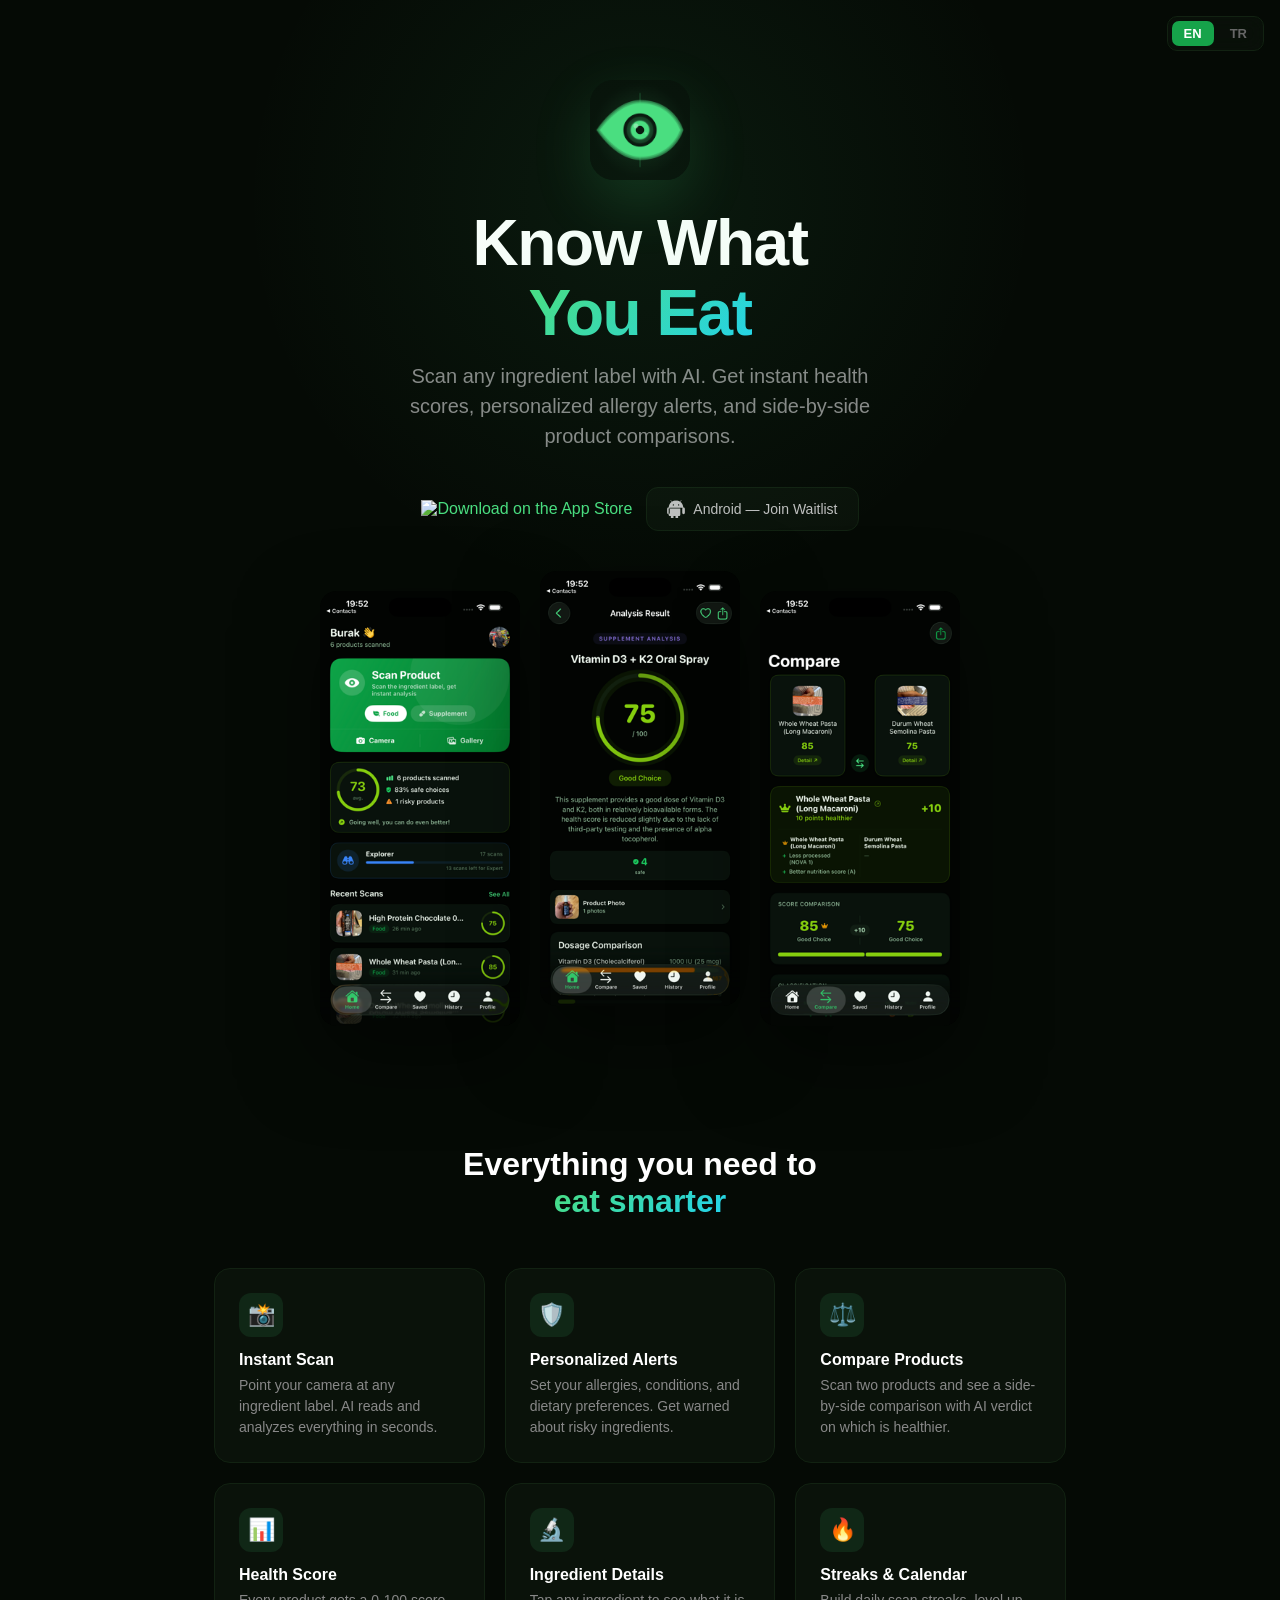
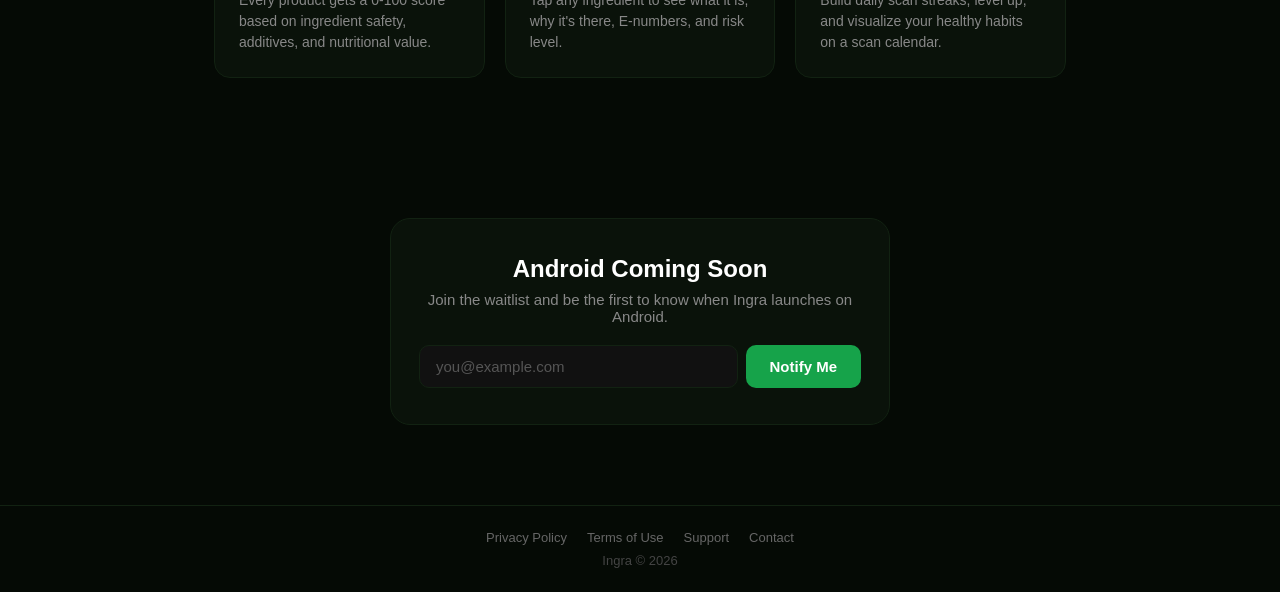
==== index.html @ b5b06774 "Connect Android waitlist form to Formspree Co-Authored-By: Claude Opus 4.6 (1M context) <noreply@ant" ====
<!DOCTYPE html>
<html lang="en">
<head>
<meta charset="UTF-8">
<meta name="viewport" content="width=device-width, initial-scale=1.0">
<title>Ingra — AI-Powered Ingredient Scanner</title>
<meta name="description" content="Scan any ingredient label with AI. Get instant health scores, personalized allergy alerts, and product comparisons.">
<meta name="apple-itunes-app" content="app-id=6760588507">
<meta property="og:title" content="Ingra — Know What You Eat">
<meta property="og:description" content="AI-powered ingredient scanner. Instant health scores, allergy alerts, product comparison.">
<meta property="og:image" content="https://buraka.github.io/ingra-app/icon.png">
<meta property="og:url" content="https://buraka.github.io/ingra-app/">
<meta name="twitter:card" content="summary_large_image">
<link rel="icon" type="image/png" href="icon.png">
<style>
*{margin:0;padding:0;box-sizing:border-box}
:root{--green:#4ADE80;--green-dim:#16A34A;--bg:#050a05;--card:#0a120a;--border:#122212;--text:#c0c0c0;--white:#fff}
body{font-family:-apple-system,BlinkMacSystemFont,'Segoe UI',Roboto,sans-serif;background:var(--bg);color:var(--text);-webkit-font-smoothing:antialiased;overflow-x:hidden}
a{color:var(--green);text-decoration:none}

/* Lang switch */
.lang-switch{position:fixed;top:16px;right:16px;z-index:100;display:flex;gap:4px;background:#0a120aCC;backdrop-filter:blur(10px);padding:4px;border-radius:10px;border:1px solid var(--border)}
.lang-btn{background:none;border:none;color:#666;font-size:13px;font-weight:600;padding:5px 12px;border-radius:7px;cursor:pointer;transition:.2s}
.lang-btn.active{background:var(--green-dim);color:var(--white)}

/* Hero */
.hero{min-height:100vh;display:flex;flex-direction:column;align-items:center;justify-content:center;text-align:center;padding:80px 24px 40px;position:relative}
.hero::before{content:'';position:absolute;top:-200px;left:50%;transform:translateX(-50%);width:800px;height:800px;background:radial-gradient(circle,rgba(74,222,128,.08) 0%,transparent 70%);pointer-events:none}

.hero-icon{width:100px;height:100px;border-radius:24px;animation:float 3s ease-in-out infinite;box-shadow:0 20px 60px rgba(74,222,128,.15)}
@keyframes float{0%,100%{transform:translateY(0)}50%{transform:translateY(-12px)}}

.hero h1{font-size:clamp(36px,7vw,64px);font-weight:800;color:var(--white);margin:28px 0 12px;letter-spacing:-1.5px;line-height:1.1}
.hero h1 .g{background:linear-gradient(135deg,#4ADE80,#22D3EE);-webkit-background-clip:text;-webkit-text-fill-color:transparent;background-clip:text}
.hero .sub{font-size:clamp(16px,3vw,20px);color:#888;max-width:500px;margin:0 auto 36px;line-height:1.5}

/* Buttons */
.btn-row{display:flex;gap:14px;flex-wrap:wrap;justify-content:center;align-items:center}
.btn-appstore{display:inline-block;transition:transform .2s}
.btn-appstore:hover{transform:scale(1.05)}
.btn-appstore img{height:52px}
.btn-android{display:inline-flex;align-items:center;gap:8px;background:var(--card);border:1px solid var(--border);color:var(--text);font-size:14px;font-weight:500;padding:12px 20px;border-radius:12px;cursor:pointer;transition:.2s}
.btn-android:hover{border-color:var(--green);color:var(--green)}
.btn-android svg{width:18px;height:18px;fill:currentColor}

/* Phone mockup */
.phones{display:flex;gap:20px;justify-content:center;margin-top:60px;perspective:1000px}
.phone-img{width:clamp(140px,25vw,200px);border-radius:16px;box-shadow:0 30px 80px rgba(0,0,0,.5);animation:riseUp 1s ease-out both;opacity:0}
.phone-img:nth-child(1){animation-delay:.2s}
.phone-img:nth-child(2){animation-delay:.4s;transform:translateY(-20px)}
.phone-img:nth-child(3){animation-delay:.6s}
@keyframes riseUp{from{opacity:0;transform:translateY(60px)}to{opacity:1;transform:translateY(0)}}
.phone-img:nth-child(2){animation-name:riseUpCenter}
@keyframes riseUpCenter{from{opacity:0;transform:translateY(60px)}to{opacity:1;transform:translateY(-20px)}}

/* Features */
.features{padding:80px 24px;max-width:900px;margin:0 auto}
.features h2{text-align:center;font-size:32px;color:var(--white);margin-bottom:48px;font-weight:700}
.features h2 .g{background:linear-gradient(135deg,#4ADE80,#22D3EE);-webkit-background-clip:text;-webkit-text-fill-color:transparent;background-clip:text}
.feat-grid{display:grid;grid-template-columns:repeat(auto-fit,minmax(240px,1fr));gap:20px}
.feat{background:var(--card);border:1px solid var(--border);border-radius:16px;padding:24px;transition:transform .3s,border-color .3s}
.feat:hover{transform:translateY(-4px);border-color:var(--green-dim)}
.feat-icon{width:44px;height:44px;background:rgba(74,222,128,.1);border-radius:12px;display:flex;align-items:center;justify-content:center;margin-bottom:14px;font-size:22px}
.feat h3{color:var(--white);font-size:16px;font-weight:600;margin-bottom:6px}
.feat p{font-size:14px;color:#888;line-height:1.5}

/* Android waitlist */
.waitlist{padding:60px 24px 80px;text-align:center}
.waitlist-box{max-width:500px;margin:0 auto;background:var(--card);border:1px solid var(--border);border-radius:20px;padding:36px 28px}
.waitlist-box h2{color:var(--white);font-size:24px;margin-bottom:8px}
.waitlist-box p{color:#888;font-size:15px;margin-bottom:20px}
.waitlist-form{display:flex;gap:8px}
.waitlist-form input{flex:1;background:#111;border:1px solid var(--border);color:var(--white);padding:12px 16px;border-radius:10px;font-size:15px;outline:none;transition:border .2s}
.waitlist-form input:focus{border-color:var(--green)}
.waitlist-form input::placeholder{color:#555}
.waitlist-form button{background:var(--green-dim);color:var(--white);border:none;padding:12px 24px;border-radius:10px;font-size:15px;font-weight:600;cursor:pointer;transition:.2s;white-space:nowrap}
.waitlist-form button:hover{background:var(--green)}
.waitlist-success{display:none;color:var(--green);font-size:15px;margin-top:12px}

/* Footer */
.footer{text-align:center;padding:24px;border-top:1px solid var(--border);color:#444;font-size:13px}
.footer-links{display:flex;justify-content:center;gap:20px;margin-bottom:8px;flex-wrap:wrap}
.footer-links a{color:#666;font-size:13px;transition:color .2s}
.footer-links a:hover{color:var(--green)}

/* Scroll animations */
.fade-in{opacity:0;transform:translateY(30px);transition:opacity .6s,transform .6s}
.fade-in.visible{opacity:1;transform:translateY(0)}

[data-lang]{display:none}
[data-lang].show{display:block}
.inline-lang{display:none}
.inline-lang.show{display:inline}
.flex-lang{display:none}
.flex-lang.show{display:flex}

@media(max-width:600px){
  .phones{gap:10px}
  .waitlist-form{flex-direction:column}
  .waitlist-form button{width:100%}
}
</style>
</head>
<body>

<div class="lang-switch">
<button class="lang-btn active" onclick="setLang('en')">EN</button>
<button class="lang-btn" onclick="setLang('tr')">TR</button>
</div>

<!-- HERO -->
<section class="hero">
  <img src="icon.png" alt="Ingra" class="hero-icon" width="100" height="100">

  <div data-lang="en" class="show">
    <h1>Know What<br><span class="g">You Eat</span></h1>
    <p class="sub">Scan any ingredient label with AI. Get instant health scores, personalized allergy alerts, and side-by-side product comparisons.</p>
  </div>
  <div data-lang="tr">
    <h1>Ne Yediginizi<br><span class="g">Bilin</span></h1>
    <p class="sub">Herhangi bir icerik etiketini AI ile tarayin. Aninda saglik skoru, kisisel alerji uyarilari ve yan yana urun karsilastirmasi.</p>
  </div>

  <div class="btn-row">
    <a href="https://apps.apple.com/app/ingra-ingredient-scanner/id6760588507" class="btn-appstore" target="_blank">
      <img src="https://developer.apple.com/assets/elements/badges/download-on-the-app-store.svg" alt="Download on the App Store">
    </a>
    <a href="#waitlist" class="btn-android">
      <svg viewBox="0 0 24 24"><path d="M17.523 2.273l1.74-1.418a.29.29 0 00-.186-.513.287.287 0 00-.18.063l-1.872 1.525A8.862 8.862 0 0012 .858a8.862 8.862 0 00-5.025 1.072L5.103.405a.29.29 0 00-.407.05.29.29 0 00.041.4l1.74 1.418C3.905 3.88 2.247 6.893 2.247 10.327h19.506c0-3.434-1.658-6.447-4.23-8.054zM8.49 7.393a.89.89 0 110-1.78.89.89 0 010 1.78zm7.02 0a.89.89 0 110-1.78.89.89 0 010 1.78zM2.247 11.327v8.25c0 .966.784 1.75 1.75 1.75h1.167v2.923a1.75 1.75 0 103.5 0V21.327h2.672v2.923a1.75 1.75 0 103.5 0V21.327h1.167c.966 0 1.75-.784 1.75-1.75v-8.25H2.247zm-2.08.583a1.75 1.75 0 113.5 0v5.25a1.75 1.75 0 11-3.5 0v-5.25zm20.166 0a1.75 1.75 0 113.5 0v5.25a1.75 1.75 0 11-3.5 0v-5.25z"/></svg>
      <span class="inline-lang show" data-lang="en">Android — Join Waitlist</span>
      <span class="inline-lang" data-lang="tr">Android — Bekleme Listesi</span>
    </a>
  </div>

  <div class="phones">
    <img src="ss-1.png" alt="Ingra Home" class="phone-img">
    <img src="ss-2.png" alt="Ingra Analysis" class="phone-img">
    <img src="ss-3.png" alt="Ingra Compare" class="phone-img">
  </div>
</section>

<!-- FEATURES -->
<section class="features fade-in">
  <div data-lang="en" class="show">
    <h2>Everything you need to<br><span class="g">eat smarter</span></h2>
  </div>
  <div data-lang="tr">
    <h2>Daha akilli beslenme icin<br><span class="g">ihtiyacin olan her sey</span></h2>
  </div>

  <div class="feat-grid">
    <div class="feat fade-in">
      <div class="feat-icon">📸</div>
      <div data-lang="en" class="show">
        <h3>Instant Scan</h3>
        <p>Point your camera at any ingredient label. AI reads and analyzes everything in seconds.</p>
      </div>
      <div data-lang="tr">
        <h3>Aninda Tarama</h3>
        <p>Kameranizi herhangi bir icerik etiketine tutun. AI saniyeler icinde her seyi okur ve analiz eder.</p>
      </div>
    </div>

    <div class="feat fade-in">
      <div class="feat-icon">🛡️</div>
      <div data-lang="en" class="show">
        <h3>Personalized Alerts</h3>
        <p>Set your allergies, conditions, and dietary preferences. Get warned about risky ingredients.</p>
      </div>
      <div data-lang="tr">
        <h3>Kisisel Uyarilar</h3>
        <p>Alerjilerinizi, saglik durumunuzu ve diyet tercihlerinizi belirleyin. Riskli icerikler icin uyari alin.</p>
      </div>
    </div>

    <div class="feat fade-in">
      <div class="feat-icon">⚖️</div>
      <div data-lang="en" class="show">
        <h3>Compare Products</h3>
        <p>Scan two products and see a side-by-side comparison with AI verdict on which is healthier.</p>
      </div>
      <div data-lang="tr">
        <h3>Urunleri Karsilastir</h3>
        <p>Iki urunu tarayin ve hangisinin daha sagliklI olduguna dair AI yorumunu gorun.</p>
      </div>
    </div>

    <div class="feat fade-in">
      <div class="feat-icon">📊</div>
      <div data-lang="en" class="show">
        <h3>Health Score</h3>
        <p>Every product gets a 0-100 score based on ingredient safety, additives, and nutritional value.</p>
      </div>
      <div data-lang="tr">
        <h3>Saglik Skoru</h3>
        <p>Her urun, icerik guvenligi, katki maddeleri ve besin degerine gore 0-100 arasi puanlanir.</p>
      </div>
    </div>

    <div class="feat fade-in">
      <div class="feat-icon">🔬</div>
      <div data-lang="en" class="show">
        <h3>Ingredient Details</h3>
        <p>Tap any ingredient to see what it is, why it's there, E-numbers, and risk level.</p>
      </div>
      <div data-lang="tr">
        <h3>Icerik Detaylari</h3>
        <p>Herhangi bir icerege tiklayarak ne oldugunu, neden orada oldugunu, E-numarasini ve risk seviyesini gorun.</p>
      </div>
    </div>

    <div class="feat fade-in">
      <div class="feat-icon">🔥</div>
      <div data-lang="en" class="show">
        <h3>Streaks & Calendar</h3>
        <p>Build daily scan streaks, level up, and visualize your healthy habits on a scan calendar.</p>
      </div>
      <div data-lang="tr">
        <h3>Seriler & Takvim</h3>
        <p>Gunluk tarama serileri olusturun, seviye atlayin ve saglikli aliskanliklarinizi takvimde gorun.</p>
      </div>
    </div>
  </div>
</section>

<!-- ANDROID WAITLIST -->
<section class="waitlist fade-in" id="waitlist">
  <div class="waitlist-box">
    <div data-lang="en" class="show">
      <h2>Android Coming Soon</h2>
      <p>Join the waitlist and be the first to know when Ingra launches on Android.</p>
    </div>
    <div data-lang="tr">
      <h2>Android Yakinda</h2>
      <p>Bekleme listesine katilIn ve Ingra Android'e geldiginde ilk siz haberdar olun.</p>
    </div>
    <form class="waitlist-form" action="https://formspree.io/f/xdawypjw" method="POST" onsubmit="return handleSubmit(event)">
      <input type="email" name="email" placeholder="you@example.com" required>
      <input type="hidden" name="_subject" value="Ingra Android Waitlist">
      <button type="submit">
        <span class="inline-lang show" data-lang="en">Notify Me</span>
        <span class="inline-lang" data-lang="tr">Haber Ver</span>
      </button>
    </form>
    <div class="waitlist-success" id="waitlist-success">
      <span class="inline-lang show" data-lang="en">You're on the list! We'll notify you when Ingra launches on Android.</span>
      <span class="inline-lang" data-lang="tr">Listeye eklendi! Ingra Android'e geldiginde sizi bilgilendiririz.</span>
    </div>
  </div>
</section>

<!-- FOOTER -->
<footer class="footer">
  <div class="footer-links">
    <a href="privacy-policy.html">
      <span class="inline-lang show" data-lang="en">Privacy Policy</span>
      <span class="inline-lang" data-lang="tr">Gizlilik Politikasi</span>
    </a>
    <a href="terms-of-use.html">
      <span class="inline-lang show" data-lang="en">Terms of Use</span>
      <span class="inline-lang" data-lang="tr">Kullanim Sartlari</span>
    </a>
    <a href="support.html">
      <span class="inline-lang show" data-lang="en">Support</span>
      <span class="inline-lang" data-lang="tr">Destek</span>
    </a>
    <a href="mailto:ingra.app.contact@gmail.com">
      <span class="inline-lang show" data-lang="en">Contact</span>
      <span class="inline-lang" data-lang="tr">Iletisim</span>
    </a>
  </div>
  <span>Ingra &copy; 2026</span>
</footer>

<script>
// Language
function setLang(lang) {
  document.querySelectorAll('[data-lang]').forEach(el => {
    const isInline = el.classList.contains('inline-lang');
    const isFlex = el.classList.contains('flex-lang');
    el.classList.toggle('show', el.dataset.lang === lang);
  });
  document.querySelectorAll('.lang-btn').forEach(btn => {
    btn.classList.toggle('active', btn.textContent === lang.toUpperCase());
  });
  document.documentElement.lang = lang;
  localStorage.setItem('ingra-lang', lang);
}
const saved = localStorage.getItem('ingra-lang');
if (saved) setLang(saved);

// Scroll animations
const observer = new IntersectionObserver((entries) => {
  entries.forEach(e => { if (e.isIntersecting) e.target.classList.add('visible'); });
}, { threshold: 0.1 });
document.querySelectorAll('.fade-in').forEach(el => observer.observe(el));

// Waitlist form
function handleSubmit(e) {
  e.preventDefault();
  const form = e.target;
  fetch(form.action, { method:'POST', body: new FormData(form), headers:{'Accept':'application/json'} })
    .then(r => {
      if (r.ok) {
        form.style.display = 'none';
        document.getElementById('waitlist-success').style.display = 'block';
      }
    })
    .catch(() => {
      // Fallback: open email
      const email = form.querySelector('input[type=email]').value;
      window.location.href = 'mailto:ingra.app.contact@gmail.com?subject=Android%20Waitlist&body=Please%20notify%20me:%20' + email;
    });
  return false;
}
</script>
</body>
</html>
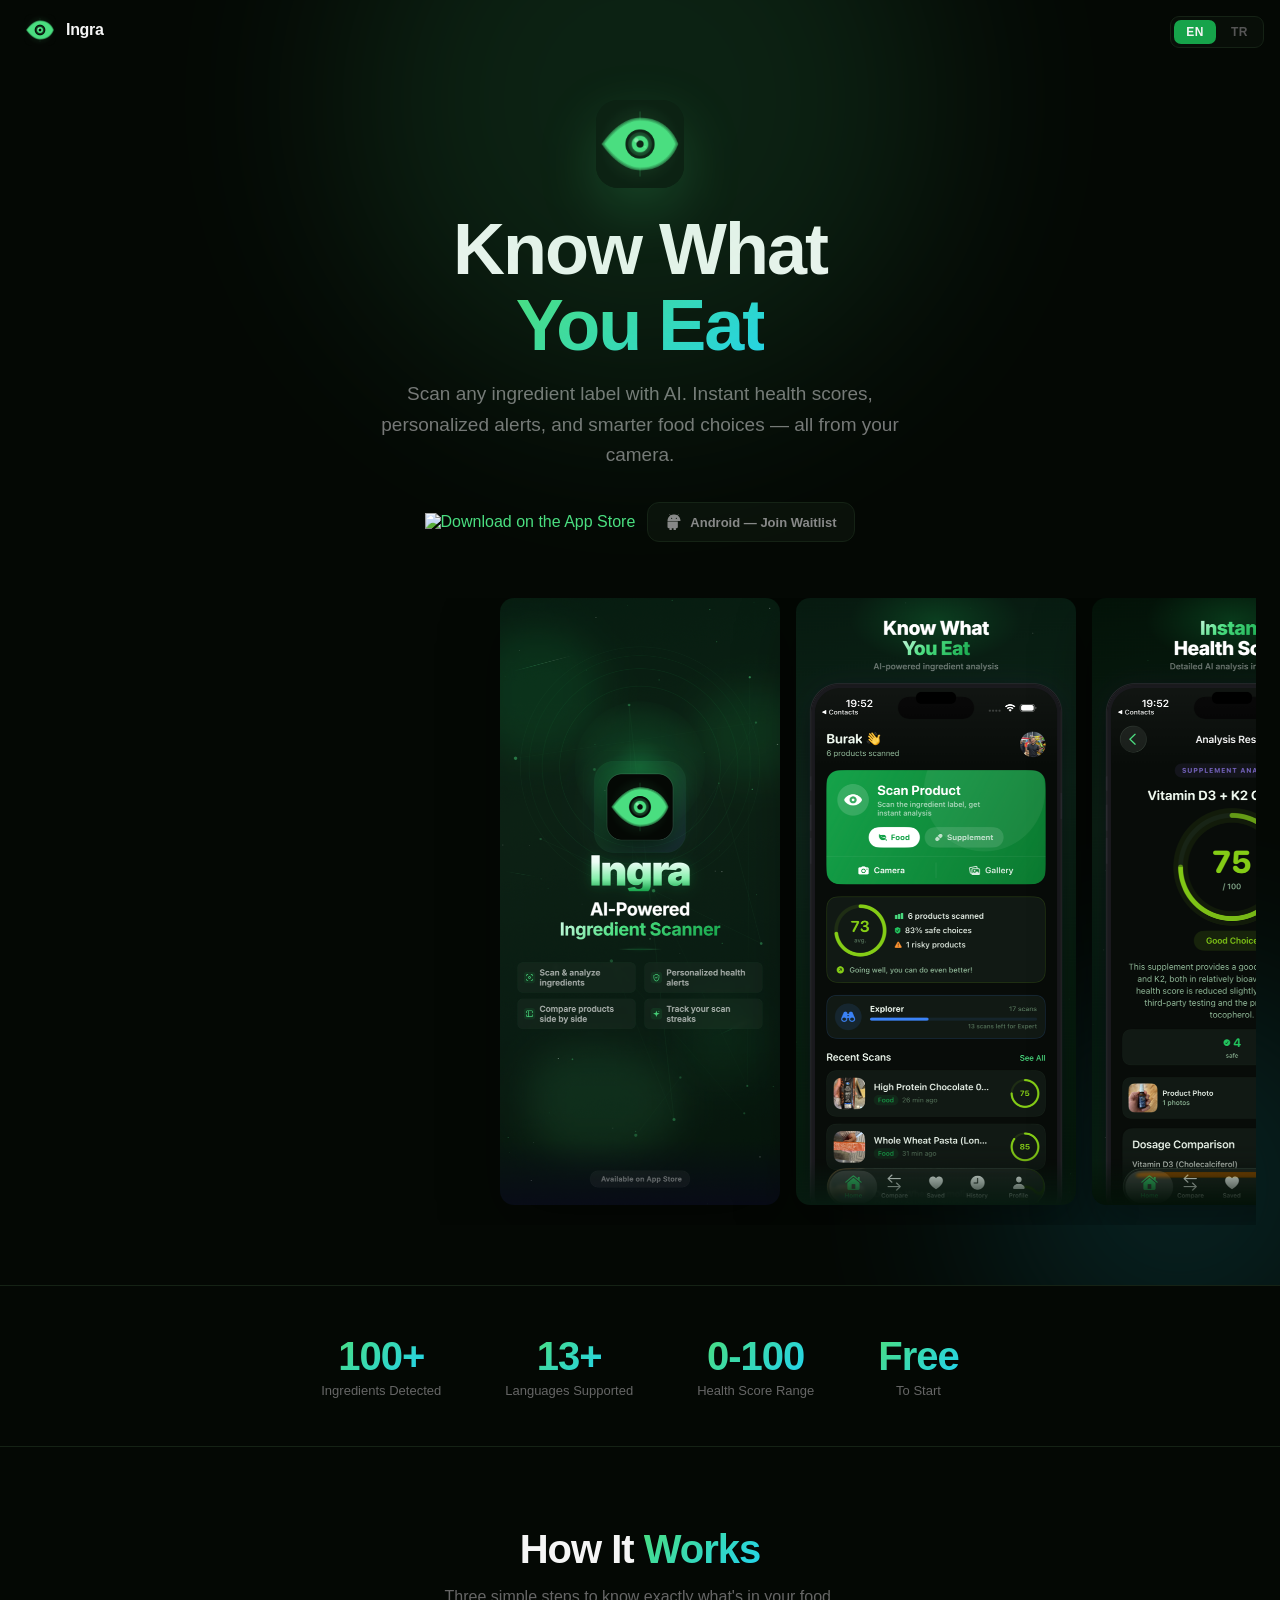
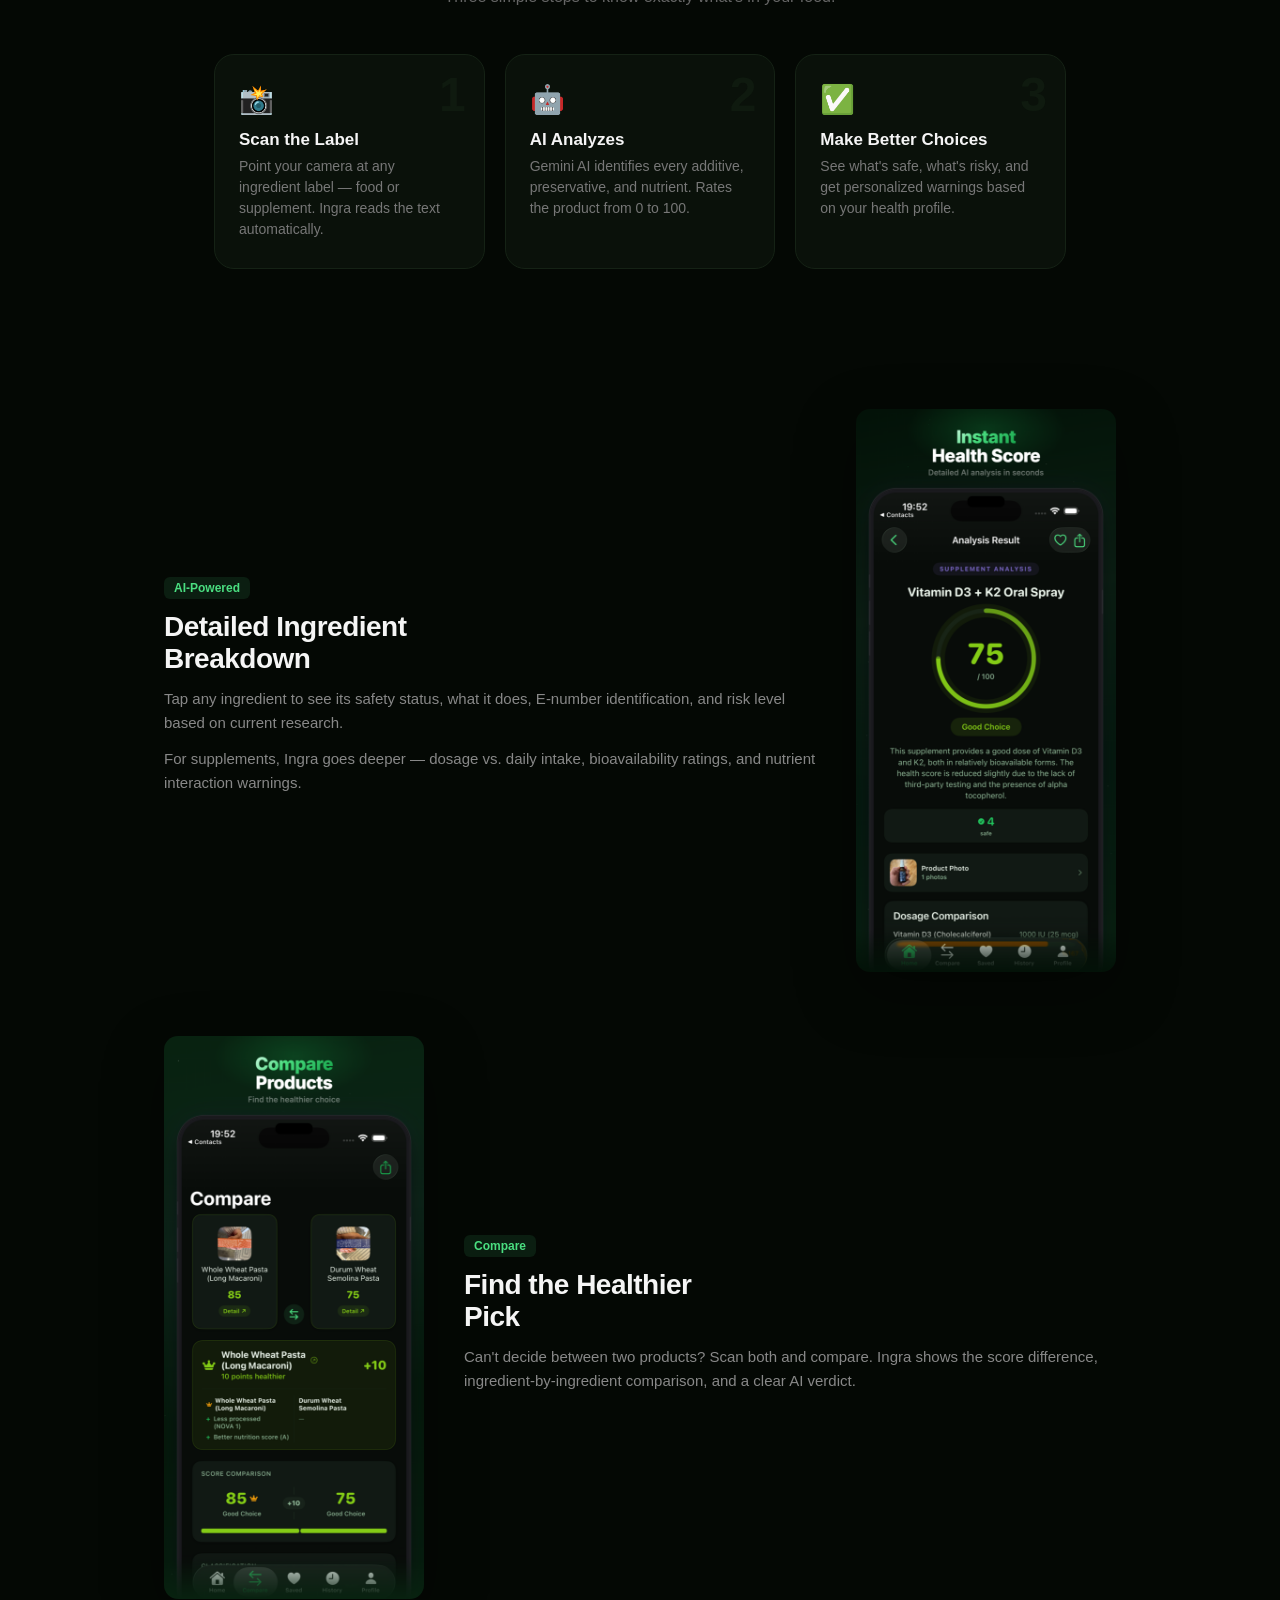
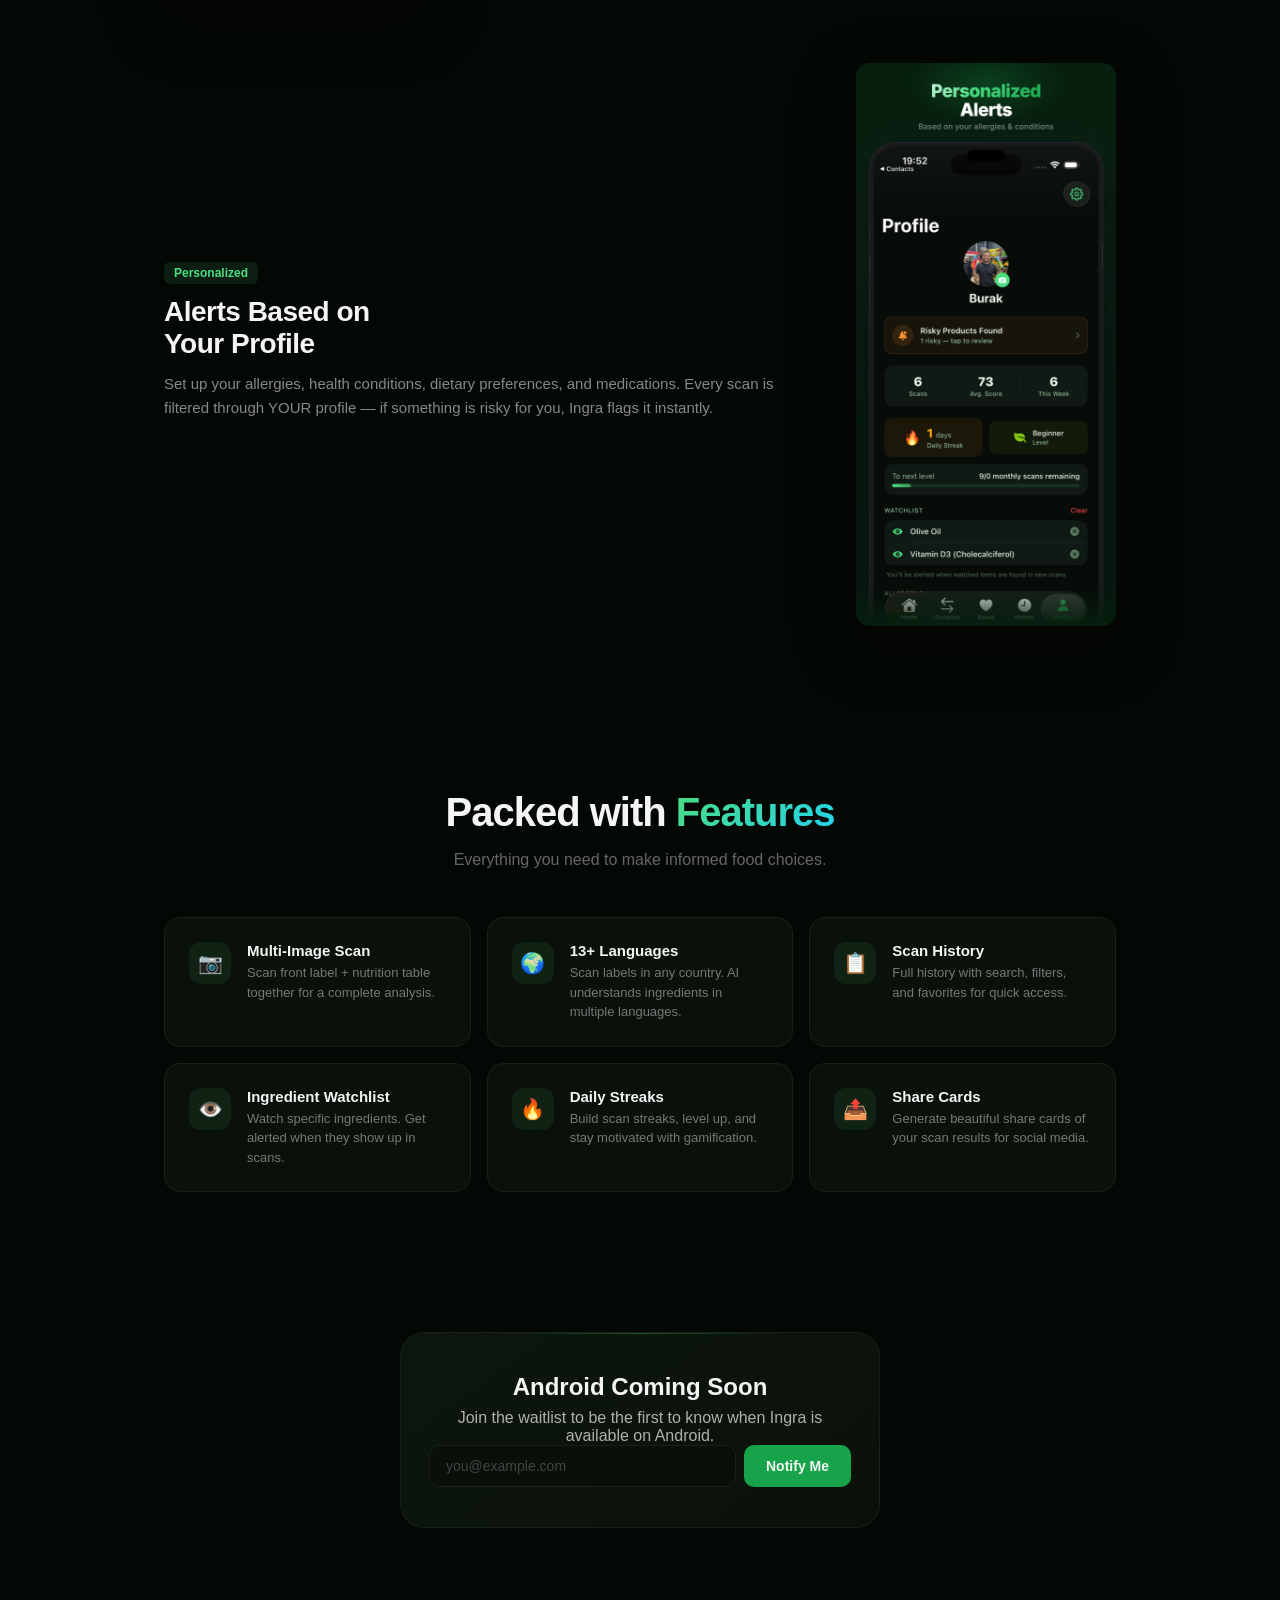
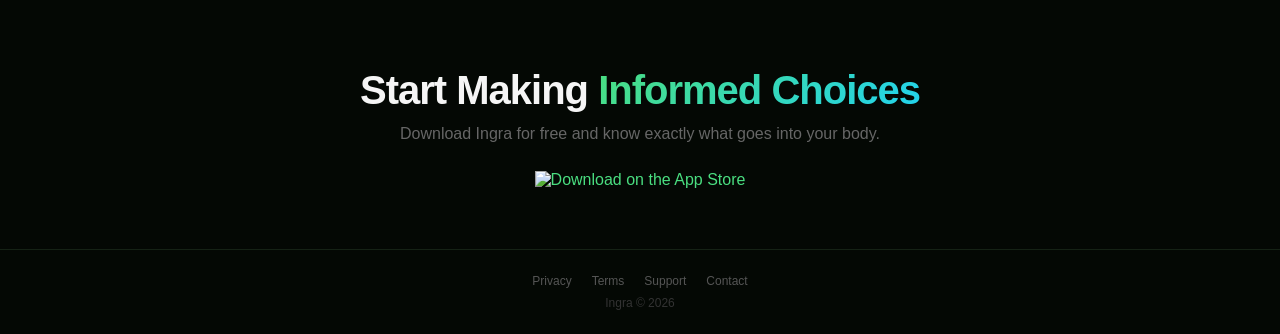
==== commit 8add3c56: "Redesign landing page: better screenshots, more sections, animations - Higher quality screenshots wi" ====
--- a/index.html
+++ b/index.html
@@ -4,315 +4,423 @@
 <meta charset="UTF-8">
 <meta name="viewport" content="width=device-width, initial-scale=1.0">
 <title>Ingra — AI-Powered Ingredient Scanner</title>
-<meta name="description" content="Scan any ingredient label with AI. Get instant health scores, personalized allergy alerts, and product comparisons.">
+<meta name="description" content="Scan any ingredient label with AI. Get instant health scores, personalized allergy alerts, and product comparisons. Free on iOS.">
 <meta name="apple-itunes-app" content="app-id=6760588507">
 <meta property="og:title" content="Ingra — Know What You Eat">
-<meta property="og:description" content="AI-powered ingredient scanner. Instant health scores, allergy alerts, product comparison.">
-<meta property="og:image" content="https://buraka.github.io/ingra-app/icon.png">
+<meta property="og:description" content="AI-powered ingredient scanner. Instant health scores, allergy alerts, product comparison. Free on iOS.">
+<meta property="og:image" content="https://buraka.github.io/ingra-app/ingra-00-branding.png">
 <meta property="og:url" content="https://buraka.github.io/ingra-app/">
+<meta property="og:type" content="website">
 <meta name="twitter:card" content="summary_large_image">
 <link rel="icon" type="image/png" href="icon.png">
 <style>
 *{margin:0;padding:0;box-sizing:border-box}
-:root{--green:#4ADE80;--green-dim:#16A34A;--bg:#050a05;--card:#0a120a;--border:#122212;--text:#c0c0c0;--white:#fff}
-body{font-family:-apple-system,BlinkMacSystemFont,'Segoe UI',Roboto,sans-serif;background:var(--bg);color:var(--text);-webkit-font-smoothing:antialiased;overflow-x:hidden}
-a{color:var(--green);text-decoration:none}
-
-/* Lang switch */
-.lang-switch{position:fixed;top:16px;right:16px;z-index:100;display:flex;gap:4px;background:#0a120aCC;backdrop-filter:blur(10px);padding:4px;border-radius:10px;border:1px solid var(--border)}
-.lang-btn{background:none;border:none;color:#666;font-size:13px;font-weight:600;padding:5px 12px;border-radius:7px;cursor:pointer;transition:.2s}
-.lang-btn.active{background:var(--green-dim);color:var(--white)}
-
-/* Hero */
-.hero{min-height:100vh;display:flex;flex-direction:column;align-items:center;justify-content:center;text-align:center;padding:80px 24px 40px;position:relative}
-.hero::before{content:'';position:absolute;top:-200px;left:50%;transform:translateX(-50%);width:800px;height:800px;background:radial-gradient(circle,rgba(74,222,128,.08) 0%,transparent 70%);pointer-events:none}
-
-.hero-icon{width:100px;height:100px;border-radius:24px;animation:float 3s ease-in-out infinite;box-shadow:0 20px 60px rgba(74,222,128,.15)}
-@keyframes float{0%,100%{transform:translateY(0)}50%{transform:translateY(-12px)}}
-
-.hero h1{font-size:clamp(36px,7vw,64px);font-weight:800;color:var(--white);margin:28px 0 12px;letter-spacing:-1.5px;line-height:1.1}
-.hero h1 .g{background:linear-gradient(135deg,#4ADE80,#22D3EE);-webkit-background-clip:text;-webkit-text-fill-color:transparent;background-clip:text}
-.hero .sub{font-size:clamp(16px,3vw,20px);color:#888;max-width:500px;margin:0 auto 36px;line-height:1.5}
-
-/* Buttons */
-.btn-row{display:flex;gap:14px;flex-wrap:wrap;justify-content:center;align-items:center}
-.btn-appstore{display:inline-block;transition:transform .2s}
-.btn-appstore:hover{transform:scale(1.05)}
-.btn-appstore img{height:52px}
-.btn-android{display:inline-flex;align-items:center;gap:8px;background:var(--card);border:1px solid var(--border);color:var(--text);font-size:14px;font-weight:500;padding:12px 20px;border-radius:12px;cursor:pointer;transition:.2s}
-.btn-android:hover{border-color:var(--green);color:var(--green)}
-.btn-android svg{width:18px;height:18px;fill:currentColor}
-
-/* Phone mockup */
-.phones{display:flex;gap:20px;justify-content:center;margin-top:60px;perspective:1000px}
-.phone-img{width:clamp(140px,25vw,200px);border-radius:16px;box-shadow:0 30px 80px rgba(0,0,0,.5);animation:riseUp 1s ease-out both;opacity:0}
-.phone-img:nth-child(1){animation-delay:.2s}
-.phone-img:nth-child(2){animation-delay:.4s;transform:translateY(-20px)}
-.phone-img:nth-child(3){animation-delay:.6s}
-@keyframes riseUp{from{opacity:0;transform:translateY(60px)}to{opacity:1;transform:translateY(0)}}
-.phone-img:nth-child(2){animation-name:riseUpCenter}
-@keyframes riseUpCenter{from{opacity:0;transform:translateY(60px)}to{opacity:1;transform:translateY(-20px)}}
-
-/* Features */
-.features{padding:80px 24px;max-width:900px;margin:0 auto}
-.features h2{text-align:center;font-size:32px;color:var(--white);margin-bottom:48px;font-weight:700}
-.features h2 .g{background:linear-gradient(135deg,#4ADE80,#22D3EE);-webkit-background-clip:text;-webkit-text-fill-color:transparent;background-clip:text}
-.feat-grid{display:grid;grid-template-columns:repeat(auto-fit,minmax(240px,1fr));gap:20px}
-.feat{background:var(--card);border:1px solid var(--border);border-radius:16px;padding:24px;transition:transform .3s,border-color .3s}
-.feat:hover{transform:translateY(-4px);border-color:var(--green-dim)}
-.feat-icon{width:44px;height:44px;background:rgba(74,222,128,.1);border-radius:12px;display:flex;align-items:center;justify-content:center;margin-bottom:14px;font-size:22px}
-.feat h3{color:var(--white);font-size:16px;font-weight:600;margin-bottom:6px}
-.feat p{font-size:14px;color:#888;line-height:1.5}
-
-/* Android waitlist */
+:root{--g:#4ADE80;--gd:#16A34A;--bg:#040804;--card:#0a110a;--border:#152215;--text:#b0b0b0;--white:#f5f5f5;--cyan:#22D3EE}
+body{font-family:-apple-system,BlinkMacSystemFont,'SF Pro Display','Segoe UI',Roboto,sans-serif;background:var(--bg);color:var(--text);-webkit-font-smoothing:antialiased;overflow-x:hidden}
+a{color:var(--g);text-decoration:none}
+section{position:relative}
+
+/* ── Lang toggle ── */
+.lang-sw{position:fixed;top:16px;right:16px;z-index:100;display:flex;gap:3px;background:#0a110acc;backdrop-filter:blur(12px);padding:3px;border-radius:9px;border:1px solid var(--border)}
+.lb{background:none;border:none;color:#555;font-size:12px;font-weight:700;padding:5px 12px;border-radius:7px;cursor:pointer;transition:.2s;letter-spacing:.5px}
+.lb.on{background:var(--gd);color:var(--white)}
+
+/* ── Nav ── */
+.nav{position:fixed;top:0;left:0;right:0;z-index:90;padding:14px 24px;display:flex;align-items:center;gap:10px;background:transparent;transition:background .3s}
+.nav.scrolled{background:#040804ee;backdrop-filter:blur(12px);border-bottom:1px solid var(--border)}
+.nav-logo{width:32px;height:32px;border-radius:8px}
+.nav-name{font-weight:700;font-size:16px;color:var(--white);letter-spacing:-.3px}
+
+/* ── Hero ── */
+.hero{min-height:100vh;display:flex;flex-direction:column;align-items:center;justify-content:center;text-align:center;padding:100px 24px 60px;position:relative;overflow:hidden}
+.hero-bg{position:absolute;inset:0;pointer-events:none}
+.hero-bg .orb{position:absolute;border-radius:50%;filter:blur(100px);opacity:.12}
+.orb-1{width:600px;height:600px;background:var(--g);top:-200px;left:50%;transform:translateX(-50%);animation:pulse 6s ease-in-out infinite}
+.orb-2{width:400px;height:400px;background:var(--cyan);bottom:-100px;right:-100px;animation:pulse 8s ease-in-out 2s infinite}
+@keyframes pulse{0%,100%{opacity:.1;transform:scale(1)}50%{opacity:.18;transform:scale(1.1)}}
+
+.hero-icon{width:88px;height:88px;border-radius:22px;animation:float 4s ease-in-out infinite;box-shadow:0 20px 60px rgba(74,222,128,.2)}
+@keyframes float{0%,100%{transform:translateY(0)}50%{transform:translateY(-10px)}}
+
+.hero h1{font-size:clamp(40px,8vw,72px);font-weight:800;color:var(--white);margin:24px 0 16px;letter-spacing:-2px;line-height:1.05}
+.gr{background:linear-gradient(135deg,#4ADE80 0%,#22D3EE 100%);-webkit-background-clip:text;-webkit-text-fill-color:transparent;background-clip:text}
+.hero .sub{font-size:clamp(16px,2.5vw,19px);color:#777;max-width:520px;margin:0 auto 32px;line-height:1.6}
+
+/* ── Buttons ── */
+.btns{display:flex;gap:12px;flex-wrap:wrap;justify-content:center;align-items:center}
+.btn-as{display:inline-block;transition:transform .2s}
+.btn-as:hover{transform:scale(1.05)}
+.btn-as img{height:48px}
+.btn-an{display:inline-flex;align-items:center;gap:8px;background:var(--card);border:1px solid var(--border);color:#888;font-size:13px;font-weight:600;padding:11px 18px;border-radius:12px;cursor:pointer;transition:.2s}
+.btn-an:hover{border-color:var(--g);color:var(--g)}
+.btn-an svg{width:16px;height:16px;fill:currentColor}
+
+/* ── Screenshot carousel ── */
+.carousel-wrap{width:100%;margin-top:56px;position:relative}
+.carousel{display:flex;gap:16px;overflow-x:auto;scroll-snap-type:x mandatory;-webkit-overflow-scrolling:touch;padding:0 calc(50vw - 160px) 20px;scrollbar-width:none}
+.carousel::-webkit-scrollbar{display:none}
+.carousel img{width:280px;flex-shrink:0;border-radius:14px;scroll-snap-align:center;box-shadow:0 20px 60px rgba(0,0,0,.4);transition:transform .3s;opacity:0;animation:slideUp .6s ease-out forwards}
+.carousel img:nth-child(1){animation-delay:.1s}
+.carousel img:nth-child(2){animation-delay:.2s}
+.carousel img:nth-child(3){animation-delay:.3s}
+.carousel img:nth-child(4){animation-delay:.4s}
+.carousel img:nth-child(5){animation-delay:.5s}
+.carousel img:nth-child(6){animation-delay:.6s}
+.carousel img:nth-child(7){animation-delay:.7s}
+.carousel img:nth-child(8){animation-delay:.8s}
+@keyframes slideUp{from{opacity:0;transform:translateY(40px)}to{opacity:1;transform:translateY(0)}}
+.carousel img:hover{transform:scale(1.03)}
+
+/* ── Stats bar ── */
+.stats{display:flex;justify-content:center;gap:clamp(24px,6vw,64px);padding:48px 24px;border-top:1px solid var(--border);border-bottom:1px solid var(--border)}
+.stat{text-align:center}
+.stat-num{font-size:clamp(28px,5vw,40px);font-weight:800;color:var(--white);letter-spacing:-1px}
+.stat-num .gr{font-size:inherit}
+.stat-label{font-size:13px;color:#666;margin-top:4px}
+
+/* ── How it works ── */
+.how{padding:80px 24px;max-width:900px;margin:0 auto}
+.section-title{text-align:center;font-size:clamp(28px,5vw,40px);font-weight:800;color:var(--white);margin-bottom:16px;letter-spacing:-1px}
+.section-sub{text-align:center;color:#666;font-size:16px;margin-bottom:48px;max-width:500px;margin-left:auto;margin-right:auto}
+.steps{display:grid;grid-template-columns:repeat(auto-fit,minmax(220px,1fr));gap:20px}
+.step{background:var(--card);border:1px solid var(--border);border-radius:20px;padding:28px 24px;position:relative;transition:transform .3s,border-color .3s}
+.step:hover{transform:translateY(-4px);border-color:var(--gd)}
+.step-num{position:absolute;top:16px;right:18px;font-size:48px;font-weight:900;color:#0f1a0f;line-height:1}
+.step-icon{font-size:28px;margin-bottom:14px}
+.step h3{color:var(--white);font-size:17px;font-weight:700;margin-bottom:6px}
+.step p{font-size:14px;color:#777;line-height:1.5}
+
+/* ── Features grid ── */
+.features{padding:40px 24px 80px;max-width:1000px;margin:0 auto}
+.feat-grid{display:grid;grid-template-columns:repeat(auto-fit,minmax(280px,1fr));gap:16px}
+.feat{background:var(--card);border:1px solid var(--border);border-radius:16px;padding:24px;display:flex;gap:16px;align-items:flex-start;transition:transform .3s,border-color .3s}
+.feat:hover{transform:translateY(-3px);border-color:var(--gd)}
+.feat-ic{width:42px;height:42px;min-width:42px;background:rgba(74,222,128,.08);border-radius:12px;display:flex;align-items:center;justify-content:center;font-size:20px}
+.feat h3{color:var(--white);font-size:15px;font-weight:600;margin-bottom:4px}
+.feat p{font-size:13px;color:#777;line-height:1.5}
+
+/* ── Showcase (side-by-side text + screenshot) ── */
+.showcase{padding:60px 24px;max-width:1000px;margin:0 auto}
+.show-row{display:flex;align-items:center;gap:40px;margin-bottom:60px}
+.show-row.reverse{flex-direction:row-reverse}
+.show-text{flex:1}
+.show-text h2{font-size:28px;font-weight:800;color:var(--white);margin-bottom:12px;letter-spacing:-.5px}
+.show-text p{font-size:15px;color:#888;line-height:1.6;margin-bottom:12px}
+.show-text .tag{display:inline-block;background:rgba(74,222,128,.1);color:var(--g);font-size:12px;font-weight:600;padding:4px 10px;border-radius:6px;margin-bottom:12px}
+.show-img{flex:0 0 260px}
+.show-img img{width:100%;border-radius:14px;box-shadow:0 20px 60px rgba(0,0,0,.4)}
+
+/* ── Waitlist ── */
 .waitlist{padding:60px 24px 80px;text-align:center}
-.waitlist-box{max-width:500px;margin:0 auto;background:var(--card);border:1px solid var(--border);border-radius:20px;padding:36px 28px}
-.waitlist-box h2{color:var(--white);font-size:24px;margin-bottom:8px}
-.waitlist-box p{color:#888;font-size:15px;margin-bottom:20px}
-.waitlist-form{display:flex;gap:8px}
-.waitlist-form input{flex:1;background:#111;border:1px solid var(--border);color:var(--white);padding:12px 16px;border-radius:10px;font-size:15px;outline:none;transition:border .2s}
-.waitlist-form input:focus{border-color:var(--green)}
-.waitlist-form input::placeholder{color:#555}
-.waitlist-form button{background:var(--green-dim);color:var(--white);border:none;padding:12px 24px;border-radius:10px;font-size:15px;font-weight:600;cursor:pointer;transition:.2s;white-space:nowrap}
-.waitlist-form button:hover{background:var(--green)}
-.waitlist-success{display:none;color:var(--green);font-size:15px;margin-top:12px}
-
-/* Footer */
-.footer{text-align:center;padding:24px;border-top:1px solid var(--border);color:#444;font-size:13px}
+.wl-box{max-width:480px;margin:0 auto;background:linear-gradient(145deg,#0d170d,#0a110a);border:1px solid var(--border);border-radius:24px;padding:40px 28px;position:relative;overflow:hidden}
+.wl-box::before{content:'';position:absolute;top:0;left:20%;right:20%;height:1px;background:linear-gradient(90deg,transparent,rgba(74,222,128,.3),transparent)}
+.wl-box h2{color:var(--white);font-size:24px;font-weight:700;margin-bottom:8px}
+.wl-box>p{color:#666;font-size:14px;margin-bottom:20px}
+.wl-form{display:flex;gap:8px}
+.wl-form input{flex:1;background:#0a0f0a;border:1px solid var(--border);color:var(--white);padding:12px 16px;border-radius:10px;font-size:14px;outline:none;transition:border .2s}
+.wl-form input:focus{border-color:var(--g)}
+.wl-form input::placeholder{color:#444}
+.wl-form button{background:var(--gd);color:var(--white);border:none;padding:12px 22px;border-radius:10px;font-size:14px;font-weight:700;cursor:pointer;transition:.2s;white-space:nowrap}
+.wl-form button:hover{background:var(--g);color:#000}
+.wl-ok{display:none;color:var(--g);font-size:14px;margin-top:14px}
+
+/* ── CTA banner ── */
+.cta{padding:60px 24px;text-align:center}
+.cta h2{font-size:clamp(28px,5vw,40px);font-weight:800;color:var(--white);margin-bottom:12px;letter-spacing:-1px}
+.cta p{color:#666;font-size:16px;margin-bottom:28px}
+
+/* ── Footer ── */
+.footer{text-align:center;padding:24px;border-top:1px solid var(--border);color:#333;font-size:12px}
 .footer-links{display:flex;justify-content:center;gap:20px;margin-bottom:8px;flex-wrap:wrap}
-.footer-links a{color:#666;font-size:13px;transition:color .2s}
-.footer-links a:hover{color:var(--green)}
-
-/* Scroll animations */
-.fade-in{opacity:0;transform:translateY(30px);transition:opacity .6s,transform .6s}
-.fade-in.visible{opacity:1;transform:translateY(0)}
-
-[data-lang]{display:none}
-[data-lang].show{display:block}
-.inline-lang{display:none}
-.inline-lang.show{display:inline}
-.flex-lang{display:none}
-.flex-lang.show{display:flex}
-
-@media(max-width:600px){
-  .phones{gap:10px}
-  .waitlist-form{flex-direction:column}
-  .waitlist-form button{width:100%}
+.footer-links a{color:#555;font-size:12px;transition:color .2s}
+.footer-links a:hover{color:var(--g)}
+
+/* ── Animations ── */
+.fi{opacity:0;transform:translateY(24px);transition:opacity .6s,transform .6s}
+.fi.v{opacity:1;transform:translateY(0)}
+
+/* ── Lang blocks ── */
+[data-l]{display:none}[data-l].s{display:block}
+.il{display:none}.il.s{display:inline}
+
+/* ── Responsive ── */
+@media(max-width:768px){
+  .show-row,.show-row.reverse{flex-direction:column;text-align:center}
+  .show-img{flex:0 0 auto;width:220px;margin:0 auto}
+  .carousel img{width:220px}
+  .wl-form{flex-direction:column}
+  .wl-form button{width:100%}
 }
 </style>
 </head>
 <body>
 
-<div class="lang-switch">
-<button class="lang-btn active" onclick="setLang('en')">EN</button>
-<button class="lang-btn" onclick="setLang('tr')">TR</button>
+<!-- Nav -->
+<nav class="nav" id="nav">
+  <img src="icon.png" alt="Ingra" class="nav-logo" width="32" height="32">
+  <span class="nav-name">Ingra</span>
+</nav>
+
+<div class="lang-sw">
+  <button class="lb on" onclick="L('en')">EN</button>
+  <button class="lb" onclick="L('tr')">TR</button>
 </div>
 
-<!-- HERO -->
+<!-- ════════ HERO ════════ -->
 <section class="hero">
-  <img src="icon.png" alt="Ingra" class="hero-icon" width="100" height="100">
-
-  <div data-lang="en" class="show">
-    <h1>Know What<br><span class="g">You Eat</span></h1>
-    <p class="sub">Scan any ingredient label with AI. Get instant health scores, personalized allergy alerts, and side-by-side product comparisons.</p>
-  </div>
-  <div data-lang="tr">
-    <h1>Ne Yediginizi<br><span class="g">Bilin</span></h1>
-    <p class="sub">Herhangi bir icerik etiketini AI ile tarayin. Aninda saglik skoru, kisisel alerji uyarilari ve yan yana urun karsilastirmasi.</p>
-  </div>
-
-  <div class="btn-row">
-    <a href="https://apps.apple.com/app/ingra-ingredient-scanner/id6760588507" class="btn-appstore" target="_blank">
+  <div class="hero-bg"><div class="orb orb-1"></div><div class="orb orb-2"></div></div>
+  <img src="icon.png" alt="Ingra" class="hero-icon" width="88" height="88">
+
+  <div data-l="en" class="s">
+    <h1>Know What<br><span class="gr">You Eat</span></h1>
+    <p class="sub">Scan any ingredient label with AI. Instant health scores, personalized alerts, and smarter food choices — all from your camera.</p>
+  </div>
+  <div data-l="tr">
+    <h1>Ne Yediginizi<br><span class="gr">Bilin</span></h1>
+    <p class="sub">Herhangi bir icerik etiketini AI ile tarayin. Aninda saglik skoru, kisisel uyarilar ve daha akilli gida secimleri — kameranizdan.</p>
+  </div>
+
+  <div class="btns">
+    <a href="https://apps.apple.com/app/ingra-ingredient-scanner/id6760588507" class="btn-as" target="_blank">
       <img src="https://developer.apple.com/assets/elements/badges/download-on-the-app-store.svg" alt="Download on the App Store">
     </a>
-    <a href="#waitlist" class="btn-android">
-      <svg viewBox="0 0 24 24"><path d="M17.523 2.273l1.74-1.418a.29.29 0 00-.186-.513.287.287 0 00-.18.063l-1.872 1.525A8.862 8.862 0 0012 .858a8.862 8.862 0 00-5.025 1.072L5.103.405a.29.29 0 00-.407.05.29.29 0 00.041.4l1.74 1.418C3.905 3.88 2.247 6.893 2.247 10.327h19.506c0-3.434-1.658-6.447-4.23-8.054zM8.49 7.393a.89.89 0 110-1.78.89.89 0 010 1.78zm7.02 0a.89.89 0 110-1.78.89.89 0 010 1.78zM2.247 11.327v8.25c0 .966.784 1.75 1.75 1.75h1.167v2.923a1.75 1.75 0 103.5 0V21.327h2.672v2.923a1.75 1.75 0 103.5 0V21.327h1.167c.966 0 1.75-.784 1.75-1.75v-8.25H2.247zm-2.08.583a1.75 1.75 0 113.5 0v5.25a1.75 1.75 0 11-3.5 0v-5.25zm20.166 0a1.75 1.75 0 113.5 0v5.25a1.75 1.75 0 11-3.5 0v-5.25z"/></svg>
-      <span class="inline-lang show" data-lang="en">Android — Join Waitlist</span>
-      <span class="inline-lang" data-lang="tr">Android — Bekleme Listesi</span>
+    <a href="#waitlist" class="btn-an">
+      <svg viewBox="0 0 24 24"><path d="M17.523 2.273l1.74-1.418a.29.29 0 00-.186-.513.287.287 0 00-.18.063l-1.872 1.525A8.862 8.862 0 0012 .858a8.862 8.862 0 00-5.025 1.072L5.103.405a.29.29 0 00-.407.05.29.29 0 00.041.4l1.74 1.418C3.905 3.88 2.247 6.893 2.247 10.327h19.506c0-3.434-1.658-6.447-4.23-8.054zM8.49 7.393a.89.89 0 110-1.78.89.89 0 010 1.78zm7.02 0a.89.89 0 110-1.78.89.89 0 010 1.78zM2.247 11.327v8.25c0 .966.784 1.75 1.75 1.75h1.167v2.923a1.75 1.75 0 103.5 0V21.327h2.672v2.923a1.75 1.75 0 103.5 0V21.327h1.167c.966 0 1.75-.784 1.75-1.75v-8.25H2.247z"/></svg>
+      <span class="il s" data-l="en">Android — Join Waitlist</span>
+      <span class="il" data-l="tr">Android — Bekleme Listesi</span>
     </a>
   </div>
 
-  <div class="phones">
-    <img src="ss-1.png" alt="Ingra Home" class="phone-img">
-    <img src="ss-2.png" alt="Ingra Analysis" class="phone-img">
-    <img src="ss-3.png" alt="Ingra Compare" class="phone-img">
-  </div>
-</section>
-
-<!-- FEATURES -->
-<section class="features fade-in">
-  <div data-lang="en" class="show">
-    <h2>Everything you need to<br><span class="g">eat smarter</span></h2>
-  </div>
-  <div data-lang="tr">
-    <h2>Daha akilli beslenme icin<br><span class="g">ihtiyacin olan her sey</span></h2>
+  <div class="carousel-wrap">
+    <div class="carousel">
+      <img src="ingra-00-branding.png" alt="Ingra Branding" loading="lazy">
+      <img src="ingra-01-home.png" alt="Scan" loading="lazy">
+      <img src="ingra-02-analysis.png" alt="Analysis" loading="lazy">
+      <img src="ingra-03-compare.png" alt="Compare" loading="lazy">
+      <img src="ingra-04-history.png" alt="History" loading="lazy">
+      <img src="ingra-05-profile.png" alt="Profile" loading="lazy">
+      <img src="ingra-06-streak.png" alt="Streak" loading="lazy">
+      <img src="ingra-07-calendar.png" alt="Calendar" loading="lazy">
+    </div>
+  </div>
+</section>
+
+<!-- ════════ STATS ════════ -->
+<section class="stats fi">
+  <div class="stat">
+    <div class="stat-num"><span class="gr">100+</span></div>
+    <div data-l="en" class="s"><div class="stat-label">Ingredients Detected</div></div>
+    <div data-l="tr"><div class="stat-label">Tespit Edilen Icerik</div></div>
+  </div>
+  <div class="stat">
+    <div class="stat-num"><span class="gr">13+</span></div>
+    <div data-l="en" class="s"><div class="stat-label">Languages Supported</div></div>
+    <div data-l="tr"><div class="stat-label">Desteklenen Dil</div></div>
+  </div>
+  <div class="stat">
+    <div class="stat-num"><span class="gr">0-100</span></div>
+    <div data-l="en" class="s"><div class="stat-label">Health Score Range</div></div>
+    <div data-l="tr"><div class="stat-label">Saglik Skoru Araligi</div></div>
+  </div>
+  <div class="stat">
+    <div class="stat-num"><span class="gr">Free</span></div>
+    <div data-l="en" class="s"><div class="stat-label">To Start</div></div>
+    <div data-l="tr"><div class="stat-label">Baslangic</div></div>
+  </div>
+</section>
+
+<!-- ════════ HOW IT WORKS ════════ -->
+<section class="how">
+  <div data-l="en" class="s">
+    <h2 class="section-title">How It <span class="gr">Works</span></h2>
+    <p class="section-sub">Three simple steps to know exactly what's in your food.</p>
+  </div>
+  <div data-l="tr">
+    <h2 class="section-title">Nasil <span class="gr">Calisir</span></h2>
+    <p class="section-sub">Yediginizde ne oldugunu ogrenmek icin uc basit adim.</p>
+  </div>
+
+  <div class="steps">
+    <div class="step fi">
+      <div class="step-num">1</div>
+      <div class="step-icon">📸</div>
+      <div data-l="en" class="s">
+        <h3>Scan the Label</h3>
+        <p>Point your camera at any ingredient label — food or supplement. Ingra reads the text automatically.</p>
+      </div>
+      <div data-l="tr">
+        <h3>Etiketi Tara</h3>
+        <p>Kameranizi herhangi bir icerik etiketine tutun — gida veya takviye. Ingra metni otomatik okur.</p>
+      </div>
+    </div>
+    <div class="step fi">
+      <div class="step-num">2</div>
+      <div class="step-icon">🤖</div>
+      <div data-l="en" class="s">
+        <h3>AI Analyzes</h3>
+        <p>Gemini AI identifies every additive, preservative, and nutrient. Rates the product from 0 to 100.</p>
+      </div>
+      <div data-l="tr">
+        <h3>AI Analiz Eder</h3>
+        <p>Gemini AI tum katki maddelerini, koruyuculari ve besinleri tespit eder. Urunu 0-100 arasi puanlar.</p>
+      </div>
+    </div>
+    <div class="step fi">
+      <div class="step-num">3</div>
+      <div class="step-icon">✅</div>
+      <div data-l="en" class="s">
+        <h3>Make Better Choices</h3>
+        <p>See what's safe, what's risky, and get personalized warnings based on your health profile.</p>
+      </div>
+      <div data-l="tr">
+        <h3>Daha Iyi Secimler Yapin</h3>
+        <p>Neyin guvenli, neyin riskli oldugunu gorun ve saglik profilinize gore kisisel uyarilar alin.</p>
+      </div>
+    </div>
+  </div>
+</section>
+
+<!-- ════════ SHOWCASE ════════ -->
+<section class="showcase">
+  <div class="show-row fi">
+    <div class="show-text">
+      <div data-l="en" class="s">
+        <span class="tag">AI-Powered</span>
+        <h2>Detailed Ingredient<br>Breakdown</h2>
+        <p>Tap any ingredient to see its safety status, what it does, E-number identification, and risk level based on current research.</p>
+        <p>For supplements, Ingra goes deeper — dosage vs. daily intake, bioavailability ratings, and nutrient interaction warnings.</p>
+      </div>
+      <div data-l="tr">
+        <span class="tag">AI Destekli</span>
+        <h2>Detayli Icerik<br>Analizi</h2>
+        <p>Herhangi bir icerege tiklayarak guvenlik durumunu, ne ise yaradigini, E-numarasini ve guncel arastirmalara dayali risk seviyesini gorun.</p>
+        <p>Takviyeler icin Ingra daha derine iner — doz vs. gunluk oneri, biyoyararlanilirlik puanlari ve besin etkilesim uyarilari.</p>
+      </div>
+    </div>
+    <div class="show-img"><img src="ingra-02-analysis.png" alt="Analysis" loading="lazy"></div>
+  </div>
+
+  <div class="show-row reverse fi">
+    <div class="show-text">
+      <div data-l="en" class="s">
+        <span class="tag">Compare</span>
+        <h2>Find the Healthier<br>Pick</h2>
+        <p>Can't decide between two products? Scan both and compare. Ingra shows the score difference, ingredient-by-ingredient comparison, and a clear AI verdict.</p>
+      </div>
+      <div data-l="tr">
+        <span class="tag">Karsilastir</span>
+        <h2>Daha Sagliklisini<br>Bulun</h2>
+        <p>Iki urun arasinda karar veremiyor musunuz? Ikisini de tarayin. Ingra puan farkini, icerik karsilastirmasini ve net bir AI yorumunu gosterir.</p>
+      </div>
+    </div>
+    <div class="show-img"><img src="ingra-03-compare.png" alt="Compare" loading="lazy"></div>
+  </div>
+
+  <div class="show-row fi">
+    <div class="show-text">
+      <div data-l="en" class="s">
+        <span class="tag">Personalized</span>
+        <h2>Alerts Based on<br>Your Profile</h2>
+        <p>Set up your allergies, health conditions, dietary preferences, and medications. Every scan is filtered through YOUR profile — if something is risky for you, Ingra flags it instantly.</p>
+      </div>
+      <div data-l="tr">
+        <span class="tag">Kisisel</span>
+        <h2>Profilinize Gore<br>Uyarilar</h2>
+        <p>Alerjilerinizi, saglik durumunuzu, diyet tercihlerinizi ve ilaclarinizi ayarlayin. Her tarama SIZIN profiliniz uzerinden filtrelenir — sizin icin riskli bir sey varsa Ingra aninda isaret eder.</p>
+      </div>
+    </div>
+    <div class="show-img"><img src="ingra-05-profile.png" alt="Profile" loading="lazy"></div>
+  </div>
+</section>
+
+<!-- ════════ FEATURES ════════ -->
+<section class="features">
+  <div data-l="en" class="s">
+    <h2 class="section-title">Packed with <span class="gr">Features</span></h2>
+    <p class="section-sub">Everything you need to make informed food choices.</p>
+  </div>
+  <div data-l="tr">
+    <h2 class="section-title">Ozelliklerle <span class="gr">Dolu</span></h2>
+    <p class="section-sub">Bilincli gida secimleri icin ihtiyaciniz olan her sey.</p>
   </div>
 
   <div class="feat-grid">
-    <div class="feat fade-in">
-      <div class="feat-icon">📸</div>
-      <div data-lang="en" class="show">
-        <h3>Instant Scan</h3>
-        <p>Point your camera at any ingredient label. AI reads and analyzes everything in seconds.</p>
-      </div>
-      <div data-lang="tr">
-        <h3>Aninda Tarama</h3>
-        <p>Kameranizi herhangi bir icerik etiketine tutun. AI saniyeler icinde her seyi okur ve analiz eder.</p>
-      </div>
-    </div>
-
-    <div class="feat fade-in">
-      <div class="feat-icon">🛡️</div>
-      <div data-lang="en" class="show">
-        <h3>Personalized Alerts</h3>
-        <p>Set your allergies, conditions, and dietary preferences. Get warned about risky ingredients.</p>
-      </div>
-      <div data-lang="tr">
-        <h3>Kisisel Uyarilar</h3>
-        <p>Alerjilerinizi, saglik durumunuzu ve diyet tercihlerinizi belirleyin. Riskli icerikler icin uyari alin.</p>
-      </div>
-    </div>
-
-    <div class="feat fade-in">
-      <div class="feat-icon">⚖️</div>
-      <div data-lang="en" class="show">
-        <h3>Compare Products</h3>
-        <p>Scan two products and see a side-by-side comparison with AI verdict on which is healthier.</p>
-      </div>
-      <div data-lang="tr">
-        <h3>Urunleri Karsilastir</h3>
-        <p>Iki urunu tarayin ve hangisinin daha sagliklI olduguna dair AI yorumunu gorun.</p>
-      </div>
-    </div>
-
-    <div class="feat fade-in">
-      <div class="feat-icon">📊</div>
-      <div data-lang="en" class="show">
-        <h3>Health Score</h3>
-        <p>Every product gets a 0-100 score based on ingredient safety, additives, and nutritional value.</p>
-      </div>
-      <div data-lang="tr">
-        <h3>Saglik Skoru</h3>
-        <p>Her urun, icerik guvenligi, katki maddeleri ve besin degerine gore 0-100 arasi puanlanir.</p>
-      </div>
-    </div>
-
-    <div class="feat fade-in">
-      <div class="feat-icon">🔬</div>
-      <div data-lang="en" class="show">
-        <h3>Ingredient Details</h3>
-        <p>Tap any ingredient to see what it is, why it's there, E-numbers, and risk level.</p>
-      </div>
-      <div data-lang="tr">
-        <h3>Icerik Detaylari</h3>
-        <p>Herhangi bir icerege tiklayarak ne oldugunu, neden orada oldugunu, E-numarasini ve risk seviyesini gorun.</p>
-      </div>
-    </div>
-
-    <div class="feat fade-in">
-      <div class="feat-icon">🔥</div>
-      <div data-lang="en" class="show">
-        <h3>Streaks & Calendar</h3>
-        <p>Build daily scan streaks, level up, and visualize your healthy habits on a scan calendar.</p>
-      </div>
-      <div data-lang="tr">
-        <h3>Seriler & Takvim</h3>
-        <p>Gunluk tarama serileri olusturun, seviye atlayin ve saglikli aliskanliklarinizi takvimde gorun.</p>
-      </div>
-    </div>
-  </div>
-</section>
-
-<!-- ANDROID WAITLIST -->
-<section class="waitlist fade-in" id="waitlist">
-  <div class="waitlist-box">
-    <div data-lang="en" class="show">
+    <div class="feat fi"><div class="feat-ic">📷</div><div><div data-l="en" class="s"><h3>Multi-Image Scan</h3><p>Scan front label + nutrition table together for a complete analysis.</p></div><div data-l="tr"><h3>Coklu Gorsel Tarama</h3><p>On etiket + besin tablosunu birlikte tarayin.</p></div></div></div>
+    <div class="feat fi"><div class="feat-ic">🌍</div><div><div data-l="en" class="s"><h3>13+ Languages</h3><p>Scan labels in any country. AI understands ingredients in multiple languages.</p></div><div data-l="tr"><h3>13+ Dil</h3><p>Herhangi bir ulkedeki etiketleri tarayin.</p></div></div></div>
+    <div class="feat fi"><div class="feat-ic">📋</div><div><div data-l="en" class="s"><h3>Scan History</h3><p>Full history with search, filters, and favorites for quick access.</p></div><div data-l="tr"><h3>Tarama Gecmisi</h3><p>Arama, filtre ve favorilerle tam gecmis.</p></div></div></div>
+    <div class="feat fi"><div class="feat-ic">👁️</div><div><div data-l="en" class="s"><h3>Ingredient Watchlist</h3><p>Watch specific ingredients. Get alerted when they show up in scans.</p></div><div data-l="tr"><h3>Icerik Izleme</h3><p>Belirli icerikleri izleyin. Taramalarda cikinca uyari alin.</p></div></div></div>
+    <div class="feat fi"><div class="feat-ic">🔥</div><div><div data-l="en" class="s"><h3>Daily Streaks</h3><p>Build scan streaks, level up, and stay motivated with gamification.</p></div><div data-l="tr"><h3>Gunluk Seriler</h3><p>Tarama serileri olusturun, seviye atlayin.</p></div></div></div>
+    <div class="feat fi"><div class="feat-ic">📤</div><div><div data-l="en" class="s"><h3>Share Cards</h3><p>Generate beautiful share cards of your scan results for social media.</p></div><div data-l="tr"><h3>Paylasim Kartlari</h3><p>Tarama sonuclarinizi sosyal medya icin paylasim kartlarina donusturun.</p></div></div></div>
+  </div>
+</section>
+
+<!-- ════════ ANDROID WAITLIST ════════ -->
+<section class="waitlist" id="waitlist">
+  <div class="wl-box fi">
+    <div data-l="en" class="s">
       <h2>Android Coming Soon</h2>
-      <p>Join the waitlist and be the first to know when Ingra launches on Android.</p>
-    </div>
-    <div data-lang="tr">
+      <p>Join the waitlist to be the first to know when Ingra is available on Android.</p>
+    </div>
+    <div data-l="tr">
       <h2>Android Yakinda</h2>
-      <p>Bekleme listesine katilIn ve Ingra Android'e geldiginde ilk siz haberdar olun.</p>
-    </div>
-    <form class="waitlist-form" action="https://formspree.io/f/xdawypjw" method="POST" onsubmit="return handleSubmit(event)">
+      <p>Ingra Android'e geldiginde ilk haberdar olan siz olun.</p>
+    </div>
+    <form class="wl-form" action="https://formspree.io/f/xdawypjw" method="POST" onsubmit="return W(event)">
       <input type="email" name="email" placeholder="you@example.com" required>
       <input type="hidden" name="_subject" value="Ingra Android Waitlist">
       <button type="submit">
-        <span class="inline-lang show" data-lang="en">Notify Me</span>
-        <span class="inline-lang" data-lang="tr">Haber Ver</span>
+        <span class="il s" data-l="en">Notify Me</span>
+        <span class="il" data-l="tr">Haber Ver</span>
       </button>
     </form>
-    <div class="waitlist-success" id="waitlist-success">
-      <span class="inline-lang show" data-lang="en">You're on the list! We'll notify you when Ingra launches on Android.</span>
-      <span class="inline-lang" data-lang="tr">Listeye eklendi! Ingra Android'e geldiginde sizi bilgilendiririz.</span>
-    </div>
-  </div>
-</section>
-
-<!-- FOOTER -->
+    <div class="wl-ok" id="wl-ok">
+      <span class="il s" data-l="en">You're on the list! We'll let you know when Ingra launches on Android.</span>
+      <span class="il" data-l="tr">Listedesiniz! Android'e geldiginde haber verecegiz.</span>
+    </div>
+  </div>
+</section>
+
+<!-- ════════ CTA ════════ -->
+<section class="cta fi">
+  <div data-l="en" class="s">
+    <h2>Start Making <span class="gr">Informed Choices</span></h2>
+    <p>Download Ingra for free and know exactly what goes into your body.</p>
+  </div>
+  <div data-l="tr">
+    <h2>Bilincli Secimler <span class="gr">Yapmaya Baslayin</span></h2>
+    <p>Ingra'yi ucretsiz indirin ve vucudunuza giren her seyi bilin.</p>
+  </div>
+  <div class="btns" style="margin-top:8px">
+    <a href="https://apps.apple.com/app/ingra-ingredient-scanner/id6760588507" class="btn-as" target="_blank">
+      <img src="https://developer.apple.com/assets/elements/badges/download-on-the-app-store.svg" alt="Download on the App Store">
+    </a>
+  </div>
+</section>
+
+<!-- ════════ FOOTER ════════ -->
 <footer class="footer">
   <div class="footer-links">
-    <a href="privacy-policy.html">
-      <span class="inline-lang show" data-lang="en">Privacy Policy</span>
-      <span class="inline-lang" data-lang="tr">Gizlilik Politikasi</span>
-    </a>
-    <a href="terms-of-use.html">
-      <span class="inline-lang show" data-lang="en">Terms of Use</span>
-      <span class="inline-lang" data-lang="tr">Kullanim Sartlari</span>
-    </a>
-    <a href="support.html">
-      <span class="inline-lang show" data-lang="en">Support</span>
-      <span class="inline-lang" data-lang="tr">Destek</span>
-    </a>
-    <a href="mailto:ingra.app.contact@gmail.com">
-      <span class="inline-lang show" data-lang="en">Contact</span>
-      <span class="inline-lang" data-lang="tr">Iletisim</span>
-    </a>
+    <a href="privacy-policy.html"><span class="il s" data-l="en">Privacy</span><span class="il" data-l="tr">Gizlilik</span></a>
+    <a href="terms-of-use.html"><span class="il s" data-l="en">Terms</span><span class="il" data-l="tr">Sartlar</span></a>
+    <a href="support.html"><span class="il s" data-l="en">Support</span><span class="il" data-l="tr">Destek</span></a>
+    <a href="mailto:ingra.app.contact@gmail.com"><span class="il s" data-l="en">Contact</span><span class="il" data-l="tr">Iletisim</span></a>
   </div>
   <span>Ingra &copy; 2026</span>
 </footer>
 
 <script>
-// Language
-function setLang(lang) {
-  document.querySelectorAll('[data-lang]').forEach(el => {
-    const isInline = el.classList.contains('inline-lang');
-    const isFlex = el.classList.contains('flex-lang');
-    el.classList.toggle('show', el.dataset.lang === lang);
-  });
-  document.querySelectorAll('.lang-btn').forEach(btn => {
-    btn.classList.toggle('active', btn.textContent === lang.toUpperCase());
-  });
-  document.documentElement.lang = lang;
-  localStorage.setItem('ingra-lang', lang);
-}
-const saved = localStorage.getItem('ingra-lang');
-if (saved) setLang(saved);
+function L(l){document.querySelectorAll('[data-l]').forEach(e=>e.classList.toggle('s',e.dataset.l===l));document.querySelectorAll('.il').forEach(e=>e.classList.toggle('s',e.dataset.l===l));document.querySelectorAll('.lb').forEach(b=>b.classList.toggle('on',b.textContent===l.toUpperCase()));document.documentElement.lang=l;localStorage.setItem('ingra-lang',l)}
+const sv=localStorage.getItem('ingra-lang');if(sv)L(sv);
 
 // Scroll animations
-const observer = new IntersectionObserver((entries) => {
-  entries.forEach(e => { if (e.isIntersecting) e.target.classList.add('visible'); });
-}, { threshold: 0.1 });
-document.querySelectorAll('.fade-in').forEach(el => observer.observe(el));
-
-// Waitlist form
-function handleSubmit(e) {
-  e.preventDefault();
-  const form = e.target;
-  fetch(form.action, { method:'POST', body: new FormData(form), headers:{'Accept':'application/json'} })
-    .then(r => {
-      if (r.ok) {
-        form.style.display = 'none';
-        document.getElementById('waitlist-success').style.display = 'block';
-      }
-    })
-    .catch(() => {
-      // Fallback: open email
-      const email = form.querySelector('input[type=email]').value;
-      window.location.href = 'mailto:ingra.app.contact@gmail.com?subject=Android%20Waitlist&body=Please%20notify%20me:%20' + email;
-    });
-  return false;
-}
+const io=new IntersectionObserver(es=>{es.forEach(e=>{if(e.isIntersecting)e.target.classList.add('v')})},{threshold:.1});
+document.querySelectorAll('.fi').forEach(e=>io.observe(e));
+
+// Nav scroll
+window.addEventListener('scroll',()=>{document.getElementById('nav').classList.toggle('scrolled',window.scrollY>50)});
+
+// Waitlist
+function W(e){e.preventDefault();const f=e.target;fetch(f.action,{method:'POST',body:new FormData(f),headers:{'Accept':'application/json'}}).then(r=>{if(r.ok){f.style.display='none';document.getElementById('wl-ok').style.display='block'}}).catch(()=>{const em=f.querySelector('input[type=email]').value;window.location.href='mailto:ingra.app.contact@gmail.com?subject=Android%20Waitlist&body=Notify%20me:%20'+em});return false}
 </script>
 </body>
 </html>
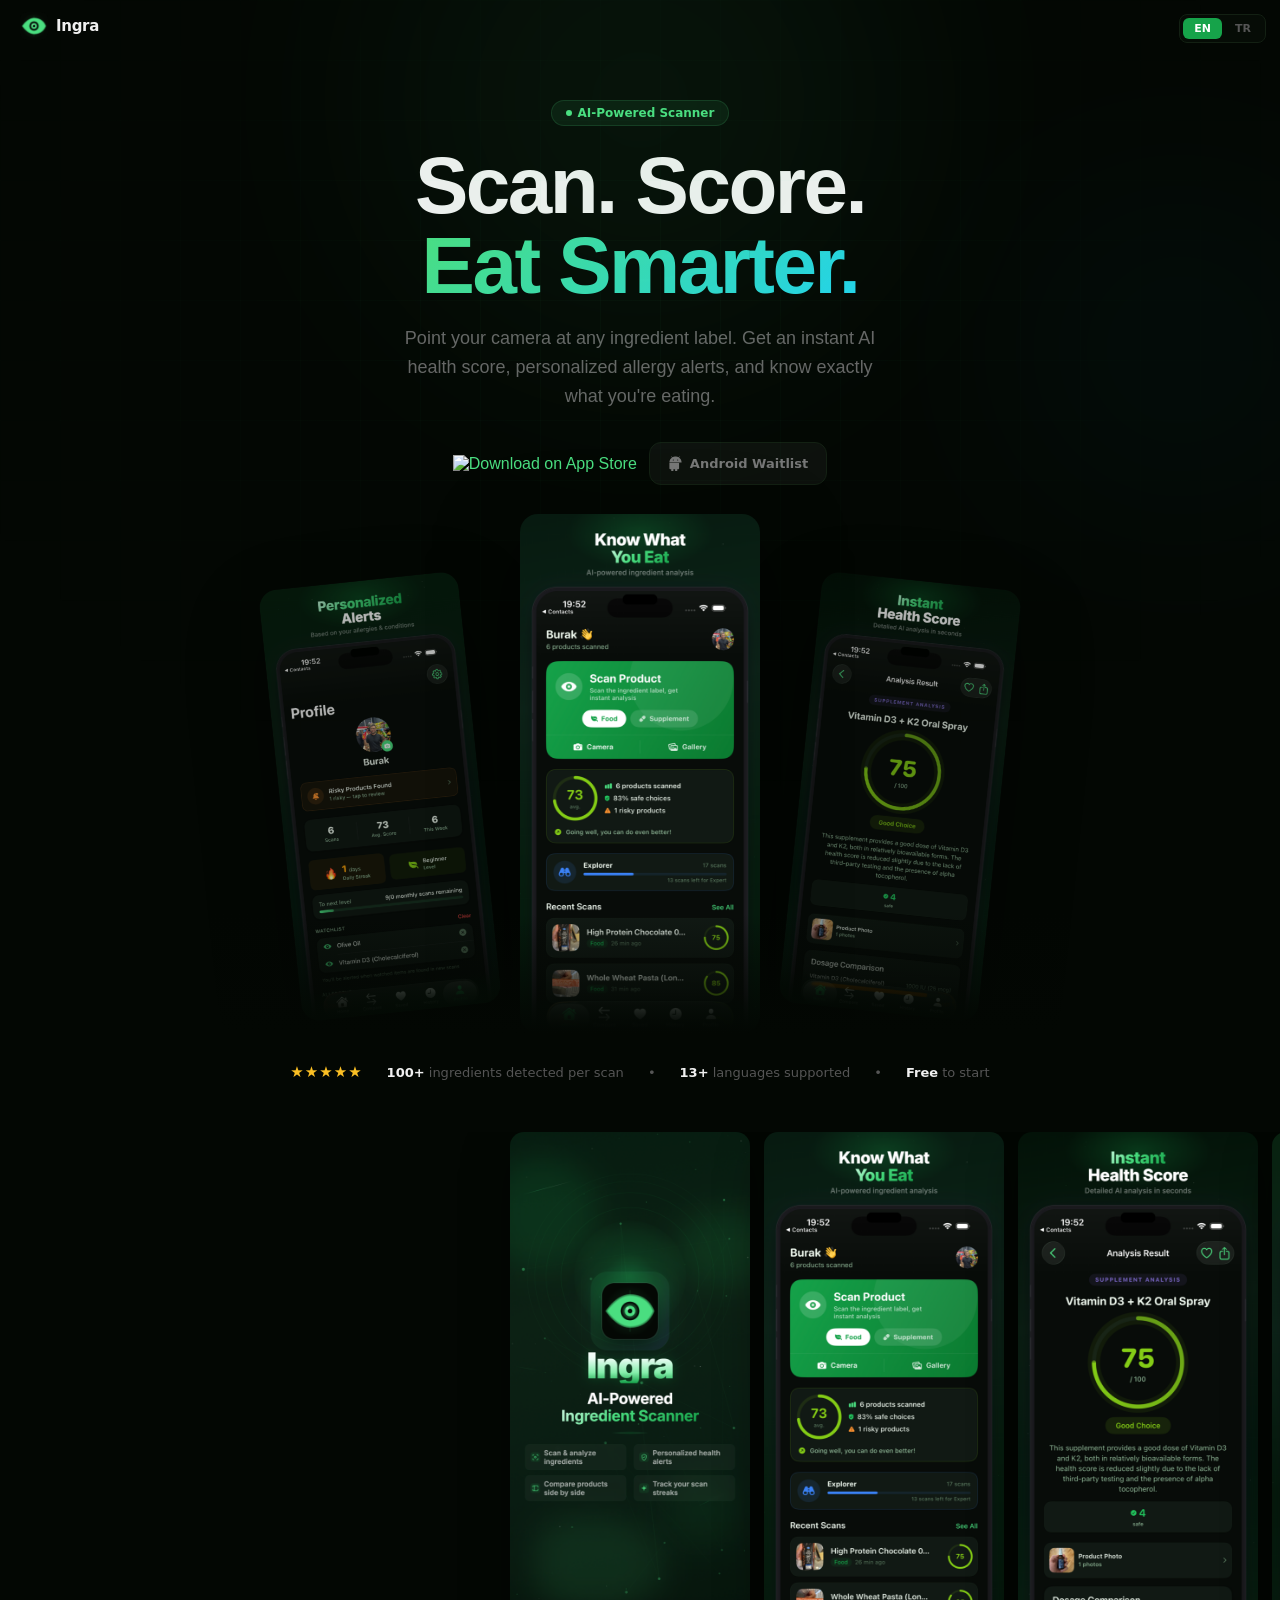
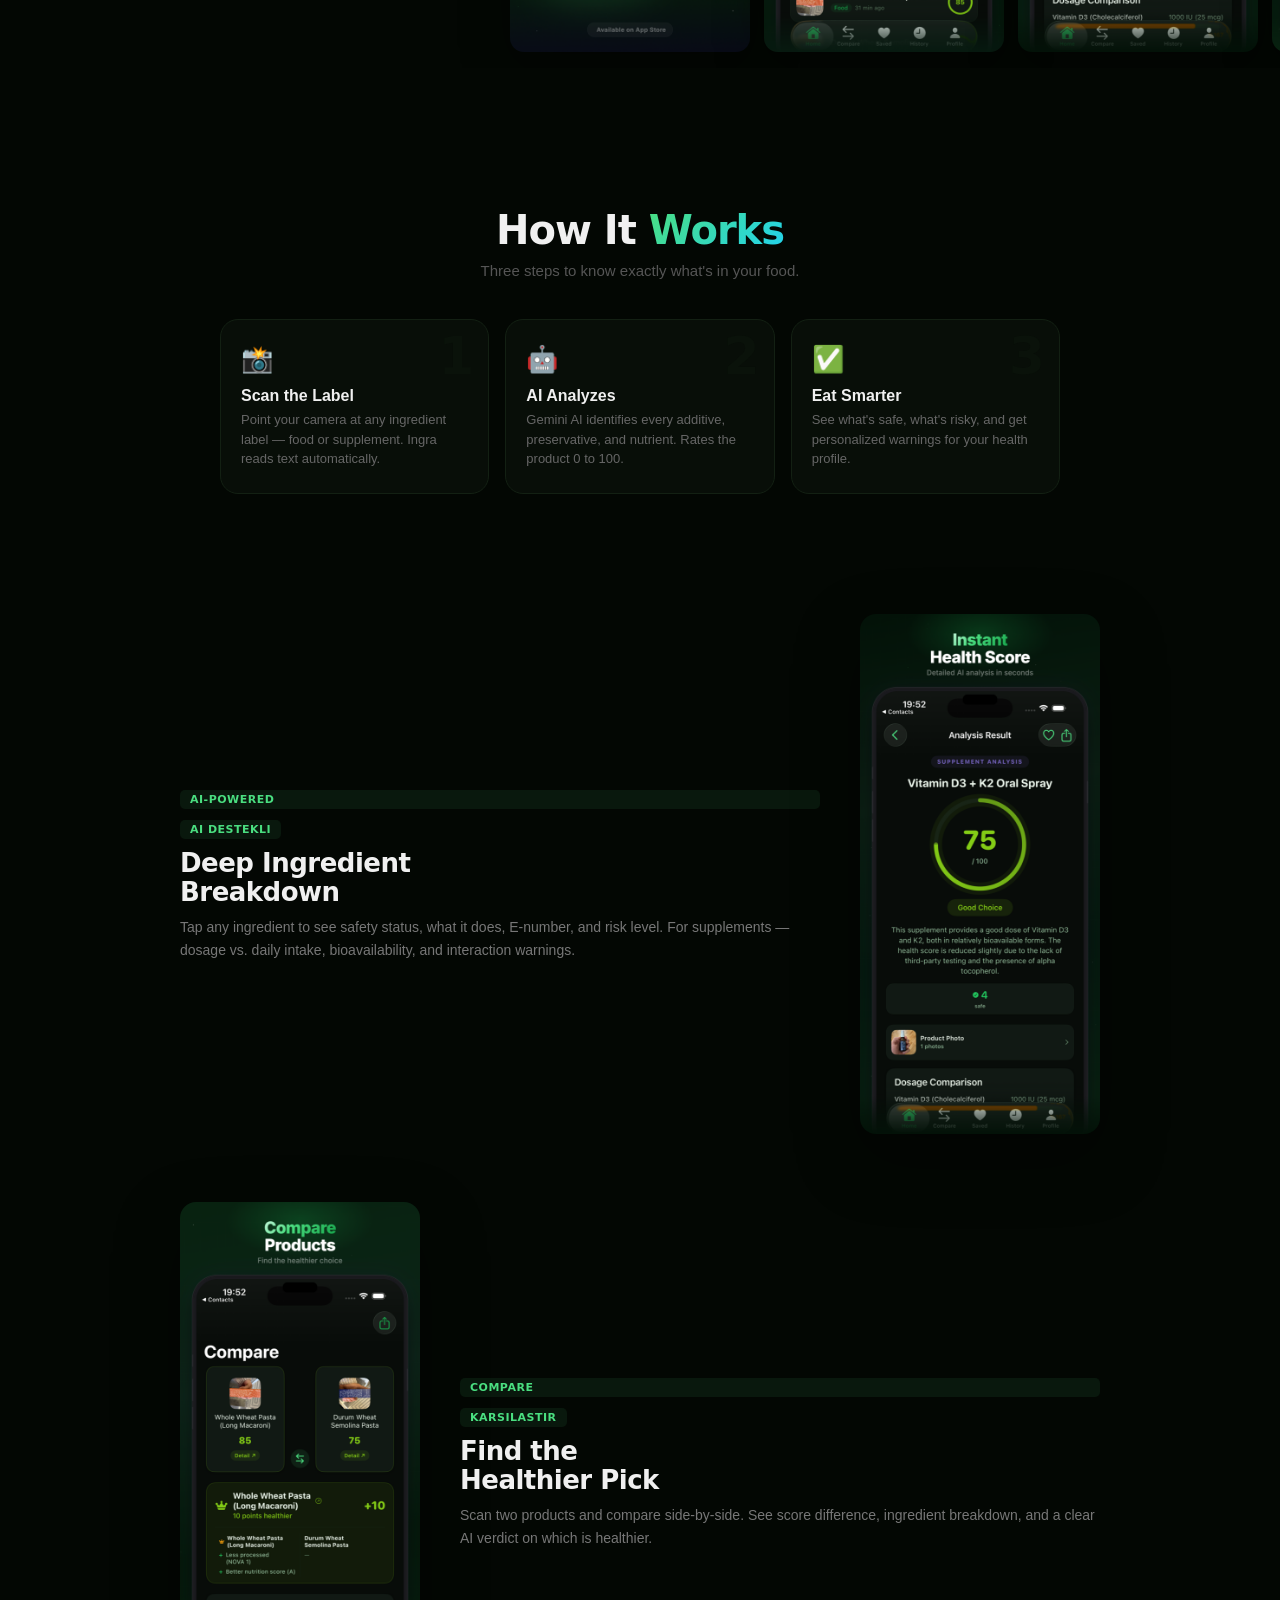
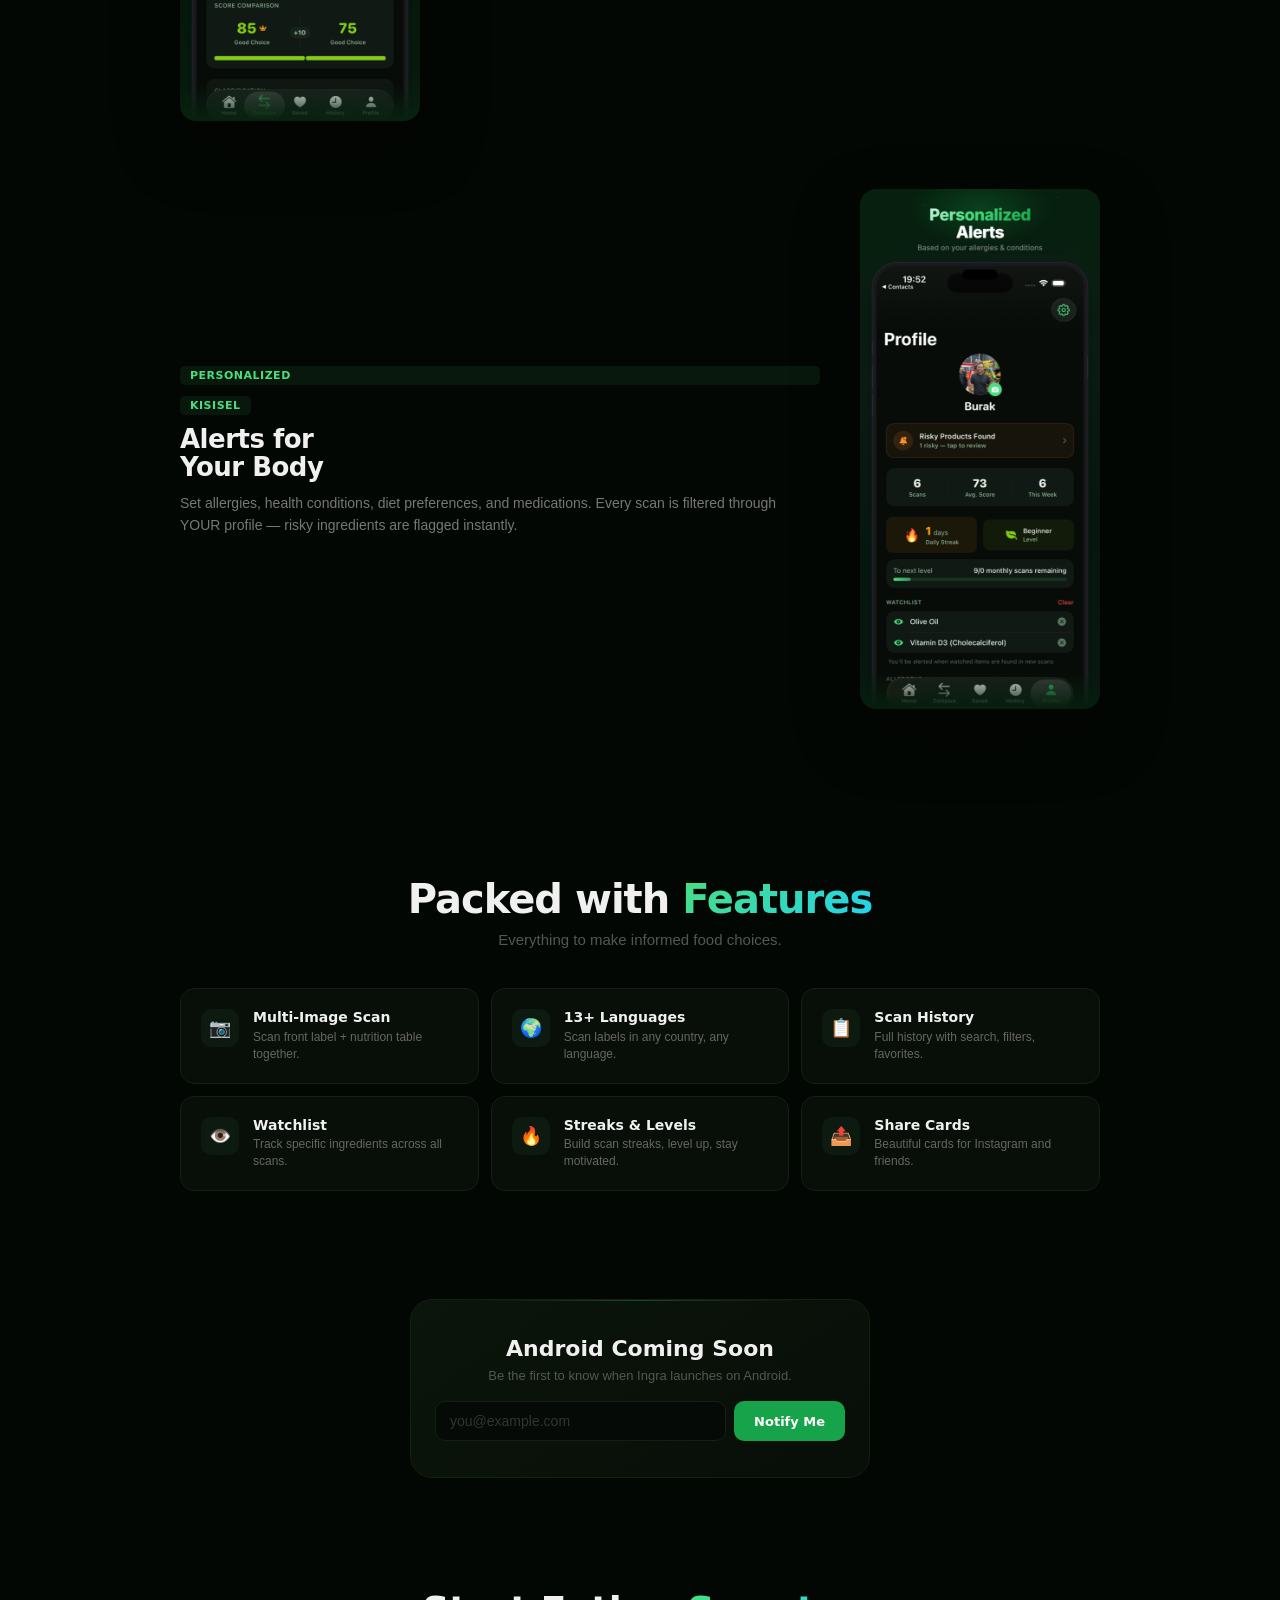
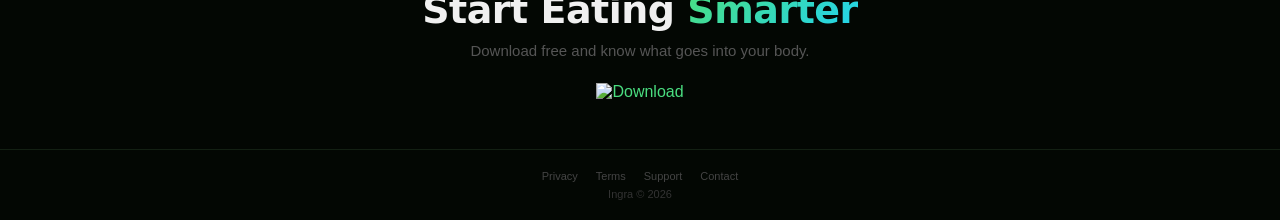
==== commit 39c2c3d1: "Redesign landing page v3: fan-out hero phones, grid background, better i18n - Hero: animated grid ba" ====
--- a/index.html
+++ b/index.html
@@ -15,412 +15,405 @@
 <link rel="icon" type="image/png" href="icon.png">
 <style>
 *{margin:0;padding:0;box-sizing:border-box}
-:root{--g:#4ADE80;--gd:#16A34A;--bg:#040804;--card:#0a110a;--border:#152215;--text:#b0b0b0;--white:#f5f5f5;--cyan:#22D3EE}
-body{font-family:-apple-system,BlinkMacSystemFont,'SF Pro Display','Segoe UI',Roboto,sans-serif;background:var(--bg);color:var(--text);-webkit-font-smoothing:antialiased;overflow-x:hidden}
+:root{--g:#4ADE80;--gd:#16A34A;--bg:#030703;--card:#080e08;--border:#132013;--text:#999;--white:#f0f0f0}
+body{font-family:-apple-system,BlinkMacSystemFont,'SF Pro Display','Segoe UI',sans-serif;background:var(--bg);color:var(--text);-webkit-font-smoothing:antialiased;overflow-x:hidden}
 a{color:var(--g);text-decoration:none}
-section{position:relative}
-
-/* ── Lang toggle ── */
-.lang-sw{position:fixed;top:16px;right:16px;z-index:100;display:flex;gap:3px;background:#0a110acc;backdrop-filter:blur(12px);padding:3px;border-radius:9px;border:1px solid var(--border)}
-.lb{background:none;border:none;color:#555;font-size:12px;font-weight:700;padding:5px 12px;border-radius:7px;cursor:pointer;transition:.2s;letter-spacing:.5px}
-.lb.on{background:var(--gd);color:var(--white)}
+
+/* ── Lang ── */
+.lang{position:fixed;top:14px;right:14px;z-index:200;display:flex;gap:2px;background:#080e08dd;backdrop-filter:blur(12px);padding:3px;border-radius:8px;border:1px solid var(--border)}
+.lang b{background:none;border:none;color:#555;font:700 11px/1 system-ui;padding:5px 11px;border-radius:6px;cursor:pointer;transition:.2s}
+.lang b.on{background:var(--gd);color:#fff}
 
 /* ── Nav ── */
-.nav{position:fixed;top:0;left:0;right:0;z-index:90;padding:14px 24px;display:flex;align-items:center;gap:10px;background:transparent;transition:background .3s}
-.nav.scrolled{background:#040804ee;backdrop-filter:blur(12px);border-bottom:1px solid var(--border)}
-.nav-logo{width:32px;height:32px;border-radius:8px}
-.nav-name{font-weight:700;font-size:16px;color:var(--white);letter-spacing:-.3px}
-
-/* ── Hero ── */
-.hero{min-height:100vh;display:flex;flex-direction:column;align-items:center;justify-content:center;text-align:center;padding:100px 24px 60px;position:relative;overflow:hidden}
-.hero-bg{position:absolute;inset:0;pointer-events:none}
-.hero-bg .orb{position:absolute;border-radius:50%;filter:blur(100px);opacity:.12}
-.orb-1{width:600px;height:600px;background:var(--g);top:-200px;left:50%;transform:translateX(-50%);animation:pulse 6s ease-in-out infinite}
-.orb-2{width:400px;height:400px;background:var(--cyan);bottom:-100px;right:-100px;animation:pulse 8s ease-in-out 2s infinite}
-@keyframes pulse{0%,100%{opacity:.1;transform:scale(1)}50%{opacity:.18;transform:scale(1.1)}}
-
-.hero-icon{width:88px;height:88px;border-radius:22px;animation:float 4s ease-in-out infinite;box-shadow:0 20px 60px rgba(74,222,128,.2)}
-@keyframes float{0%,100%{transform:translateY(0)}50%{transform:translateY(-10px)}}
-
-.hero h1{font-size:clamp(40px,8vw,72px);font-weight:800;color:var(--white);margin:24px 0 16px;letter-spacing:-2px;line-height:1.05}
-.gr{background:linear-gradient(135deg,#4ADE80 0%,#22D3EE 100%);-webkit-background-clip:text;-webkit-text-fill-color:transparent;background-clip:text}
-.hero .sub{font-size:clamp(16px,2.5vw,19px);color:#777;max-width:520px;margin:0 auto 32px;line-height:1.6}
-
-/* ── Buttons ── */
-.btns{display:flex;gap:12px;flex-wrap:wrap;justify-content:center;align-items:center}
-.btn-as{display:inline-block;transition:transform .2s}
-.btn-as:hover{transform:scale(1.05)}
-.btn-as img{height:48px}
-.btn-an{display:inline-flex;align-items:center;gap:8px;background:var(--card);border:1px solid var(--border);color:#888;font-size:13px;font-weight:600;padding:11px 18px;border-radius:12px;cursor:pointer;transition:.2s}
-.btn-an:hover{border-color:var(--g);color:var(--g)}
-.btn-an svg{width:16px;height:16px;fill:currentColor}
-
-/* ── Screenshot carousel ── */
-.carousel-wrap{width:100%;margin-top:56px;position:relative}
-.carousel{display:flex;gap:16px;overflow-x:auto;scroll-snap-type:x mandatory;-webkit-overflow-scrolling:touch;padding:0 calc(50vw - 160px) 20px;scrollbar-width:none}
+nav{position:fixed;top:0;left:0;right:0;z-index:100;padding:12px 20px;display:flex;align-items:center;gap:8px;transition:all .3s}
+nav.s{background:#030703ee;backdrop-filter:blur(12px);border-bottom:1px solid var(--border)}
+nav img{width:28px;height:28px;border-radius:7px}
+nav span{font:700 15px/1 system-ui;color:var(--white);letter-spacing:-.3px}
+
+/* ═══════════════ HERO ═══════════════ */
+.hero{position:relative;overflow:hidden;padding:100px 20px 0;display:flex;flex-direction:column;align-items:center}
+
+/* Animated grid background */
+.grid-bg{position:absolute;inset:0;background-image:
+  linear-gradient(rgba(74,222,128,.03) 1px,transparent 1px),
+  linear-gradient(90deg,rgba(74,222,128,.03) 1px,transparent 1px);
+background-size:60px 60px;mask-image:radial-gradient(ellipse 60% 50% at 50% 30%,black,transparent);-webkit-mask-image:radial-gradient(ellipse 60% 50% at 50% 30%,black,transparent);animation:gridMove 20s linear infinite}
+@keyframes gridMove{from{transform:translateY(0)}to{transform:translateY(60px)}}
+
+/* Glow orbs */
+.orb{position:absolute;border-radius:50%;filter:blur(120px);pointer-events:none}
+.o1{width:500px;height:500px;background:var(--g);top:-150px;left:50%;transform:translateX(-50%);opacity:.06;animation:breathe 6s ease-in-out infinite}
+.o2{width:300px;height:300px;background:#22D3EE;top:200px;right:-50px;opacity:.04;animation:breathe 8s ease-in-out 2s infinite}
+@keyframes breathe{0%,100%{opacity:.05;transform:scale(1)}50%{opacity:.1;transform:scale(1.15)}}
+
+/* Pill badge */
+.pill{display:inline-flex;align-items:center;gap:6px;background:rgba(74,222,128,.08);border:1px solid rgba(74,222,128,.15);color:var(--g);font:600 12px/1 system-ui;padding:6px 14px;border-radius:20px;margin-bottom:20px;animation:fadeDown .6s ease-out}
+.pill .dot{width:6px;height:6px;background:var(--g);border-radius:50%;animation:blink 2s infinite}
+@keyframes blink{0%,100%{opacity:1}50%{opacity:.3}}
+@keyframes fadeDown{from{opacity:0;transform:translateY(-10px)}to{opacity:1;transform:translateY(0)}}
+
+.hero h1{font-size:clamp(42px,9vw,80px);font-weight:800;color:var(--white);text-align:center;letter-spacing:-2.5px;line-height:1;margin-bottom:18px;animation:fadeUp .7s ease-out}
+.gr{background:linear-gradient(135deg,#4ADE80,#22D3EE);-webkit-background-clip:text;-webkit-text-fill-color:transparent;background-clip:text}
+.hero p.sub{font-size:clamp(15px,2.5vw,18px);color:#666;max-width:480px;text-align:center;line-height:1.6;margin-bottom:32px;animation:fadeUp .8s ease-out}
+@keyframes fadeUp{from{opacity:0;transform:translateY(20px)}to{opacity:1;transform:translateY(0)}}
+
+/* CTA buttons */
+.cta-row{display:flex;gap:12px;align-items:center;flex-wrap:wrap;justify-content:center;animation:fadeUp .9s ease-out}
+.btn-store{height:48px;transition:transform .2s}
+.btn-store:hover{transform:scale(1.05)}
+.btn-wait{display:inline-flex;align-items:center;gap:7px;background:rgba(255,255,255,.04);border:1px solid var(--border);color:#777;font:600 13px/1 system-ui;padding:13px 18px;border-radius:12px;transition:.2s;cursor:pointer}
+.btn-wait:hover{border-color:var(--g);color:var(--g)}
+.btn-wait svg{width:15px;height:15px;fill:currentColor}
+
+/* ── Hero phone showcase ── */
+.hero-phones{position:relative;margin-top:48px;width:100%;max-width:700px;height:500px;display:flex;align-items:flex-end;justify-content:center}
+.hp{position:absolute;border-radius:18px;box-shadow:0 30px 80px rgba(0,0,0,.6);transition:transform .4s}
+.hp:hover{transform:translateY(-8px) !important}
+.hp-center{width:240px;bottom:0;left:50%;transform:translateX(-50%);z-index:3;animation:heroRise 1s ease-out}
+.hp-left{width:200px;bottom:20px;left:50%;transform:translateX(-180%) rotate(-6deg);z-index:2;opacity:.7;animation:heroLeft 1s ease-out .2s both}
+.hp-right{width:200px;bottom:20px;left:50%;transform:translateX(80%) rotate(6deg);z-index:2;opacity:.7;animation:heroRight 1s ease-out .2s both}
+@keyframes heroRise{from{opacity:0;transform:translateX(-50%) translateY(60px)}to{opacity:1;transform:translateX(-50%)}}
+@keyframes heroLeft{from{opacity:0;transform:translateX(-180%) rotate(-6deg) translateY(40px)}to{opacity:.7;transform:translateX(-180%) rotate(-6deg)}}
+@keyframes heroRight{from{opacity:0;transform:translateX(80%) rotate(6deg) translateY(40px)}to{opacity:.7;transform:translateX(80%) rotate(6deg)}}
+
+/* Bottom fade */
+.hero-fade{position:absolute;bottom:0;left:0;right:0;height:120px;background:linear-gradient(transparent,var(--bg));pointer-events:none;z-index:5}
+
+/* ═══════════════ SOCIAL PROOF ═══════════════ */
+.proof{display:flex;justify-content:center;align-items:center;gap:24px;padding:32px 20px;flex-wrap:wrap}
+.proof-item{display:flex;align-items:center;gap:8px;color:#555;font:500 13px/1 system-ui}
+.proof-item .stars{color:#FBBF24;font-size:15px;letter-spacing:1px}
+.proof-item strong{color:var(--white)}
+
+/* ═══════════════ CAROUSEL ═══════════════ */
+.carousel-section{padding:20px 0 60px}
+.carousel-title{text-align:center;font:800 clamp(24px,4vw,32px)/1.1 system-ui;color:var(--white);letter-spacing:-.5px;margin-bottom:24px;padding:0 20px}
+.carousel{display:flex;gap:14px;overflow-x:auto;scroll-snap-type:x mandatory;-webkit-overflow-scrolling:touch;padding:0 calc(50vw - 130px) 16px;scrollbar-width:none}
 .carousel::-webkit-scrollbar{display:none}
-.carousel img{width:280px;flex-shrink:0;border-radius:14px;scroll-snap-align:center;box-shadow:0 20px 60px rgba(0,0,0,.4);transition:transform .3s;opacity:0;animation:slideUp .6s ease-out forwards}
-.carousel img:nth-child(1){animation-delay:.1s}
-.carousel img:nth-child(2){animation-delay:.2s}
-.carousel img:nth-child(3){animation-delay:.3s}
-.carousel img:nth-child(4){animation-delay:.4s}
-.carousel img:nth-child(5){animation-delay:.5s}
-.carousel img:nth-child(6){animation-delay:.6s}
-.carousel img:nth-child(7){animation-delay:.7s}
-.carousel img:nth-child(8){animation-delay:.8s}
-@keyframes slideUp{from{opacity:0;transform:translateY(40px)}to{opacity:1;transform:translateY(0)}}
+.carousel img{width:240px;flex-shrink:0;border-radius:14px;scroll-snap-align:center;box-shadow:0 16px 48px rgba(0,0,0,.4);transition:transform .3s}
 .carousel img:hover{transform:scale(1.03)}
 
-/* ── Stats bar ── */
-.stats{display:flex;justify-content:center;gap:clamp(24px,6vw,64px);padding:48px 24px;border-top:1px solid var(--border);border-bottom:1px solid var(--border)}
-.stat{text-align:center}
-.stat-num{font-size:clamp(28px,5vw,40px);font-weight:800;color:var(--white);letter-spacing:-1px}
-.stat-num .gr{font-size:inherit}
-.stat-label{font-size:13px;color:#666;margin-top:4px}
-
-/* ── How it works ── */
-.how{padding:80px 24px;max-width:900px;margin:0 auto}
-.section-title{text-align:center;font-size:clamp(28px,5vw,40px);font-weight:800;color:var(--white);margin-bottom:16px;letter-spacing:-1px}
-.section-sub{text-align:center;color:#666;font-size:16px;margin-bottom:48px;max-width:500px;margin-left:auto;margin-right:auto}
-.steps{display:grid;grid-template-columns:repeat(auto-fit,minmax(220px,1fr));gap:20px}
-.step{background:var(--card);border:1px solid var(--border);border-radius:20px;padding:28px 24px;position:relative;transition:transform .3s,border-color .3s}
+/* ═══════════════ HOW IT WORKS ═══════════════ */
+.how{padding:80px 20px;max-width:880px;margin:0 auto}
+.sec-h{text-align:center;font:800 clamp(28px,5vw,40px)/1.1 system-ui;color:var(--white);letter-spacing:-1px;margin-bottom:10px}
+.sec-p{text-align:center;color:#555;font-size:15px;margin-bottom:40px;max-width:420px;margin-left:auto;margin-right:auto}
+.steps{display:grid;grid-template-columns:repeat(auto-fit,minmax(230px,1fr));gap:16px}
+.step{background:var(--card);border:1px solid var(--border);border-radius:18px;padding:24px 20px;position:relative;overflow:hidden;transition:transform .3s,border-color .3s}
 .step:hover{transform:translateY(-4px);border-color:var(--gd)}
-.step-num{position:absolute;top:16px;right:18px;font-size:48px;font-weight:900;color:#0f1a0f;line-height:1}
-.step-icon{font-size:28px;margin-bottom:14px}
-.step h3{color:var(--white);font-size:17px;font-weight:700;margin-bottom:6px}
-.step p{font-size:14px;color:#777;line-height:1.5}
-
-/* ── Features grid ── */
-.features{padding:40px 24px 80px;max-width:1000px;margin:0 auto}
-.feat-grid{display:grid;grid-template-columns:repeat(auto-fit,minmax(280px,1fr));gap:16px}
-.feat{background:var(--card);border:1px solid var(--border);border-radius:16px;padding:24px;display:flex;gap:16px;align-items:flex-start;transition:transform .3s,border-color .3s}
-.feat:hover{transform:translateY(-3px);border-color:var(--gd)}
-.feat-ic{width:42px;height:42px;min-width:42px;background:rgba(74,222,128,.08);border-radius:12px;display:flex;align-items:center;justify-content:center;font-size:20px}
-.feat h3{color:var(--white);font-size:15px;font-weight:600;margin-bottom:4px}
-.feat p{font-size:13px;color:#777;line-height:1.5}
-
-/* ── Showcase (side-by-side text + screenshot) ── */
-.showcase{padding:60px 24px;max-width:1000px;margin:0 auto}
-.show-row{display:flex;align-items:center;gap:40px;margin-bottom:60px}
-.show-row.reverse{flex-direction:row-reverse}
-.show-text{flex:1}
-.show-text h2{font-size:28px;font-weight:800;color:var(--white);margin-bottom:12px;letter-spacing:-.5px}
-.show-text p{font-size:15px;color:#888;line-height:1.6;margin-bottom:12px}
-.show-text .tag{display:inline-block;background:rgba(74,222,128,.1);color:var(--g);font-size:12px;font-weight:600;padding:4px 10px;border-radius:6px;margin-bottom:12px}
-.show-img{flex:0 0 260px}
-.show-img img{width:100%;border-radius:14px;box-shadow:0 20px 60px rgba(0,0,0,.4)}
-
-/* ── Waitlist ── */
-.waitlist{padding:60px 24px 80px;text-align:center}
-.wl-box{max-width:480px;margin:0 auto;background:linear-gradient(145deg,#0d170d,#0a110a);border:1px solid var(--border);border-radius:24px;padding:40px 28px;position:relative;overflow:hidden}
-.wl-box::before{content:'';position:absolute;top:0;left:20%;right:20%;height:1px;background:linear-gradient(90deg,transparent,rgba(74,222,128,.3),transparent)}
-.wl-box h2{color:var(--white);font-size:24px;font-weight:700;margin-bottom:8px}
-.wl-box>p{color:#666;font-size:14px;margin-bottom:20px}
-.wl-form{display:flex;gap:8px}
-.wl-form input{flex:1;background:#0a0f0a;border:1px solid var(--border);color:var(--white);padding:12px 16px;border-radius:10px;font-size:14px;outline:none;transition:border .2s}
-.wl-form input:focus{border-color:var(--g)}
-.wl-form input::placeholder{color:#444}
-.wl-form button{background:var(--gd);color:var(--white);border:none;padding:12px 22px;border-radius:10px;font-size:14px;font-weight:700;cursor:pointer;transition:.2s;white-space:nowrap}
-.wl-form button:hover{background:var(--g);color:#000}
-.wl-ok{display:none;color:var(--g);font-size:14px;margin-top:14px}
-
-/* ── CTA banner ── */
-.cta{padding:60px 24px;text-align:center}
-.cta h2{font-size:clamp(28px,5vw,40px);font-weight:800;color:var(--white);margin-bottom:12px;letter-spacing:-1px}
-.cta p{color:#666;font-size:16px;margin-bottom:28px}
-
-/* ── Footer ── */
-.footer{text-align:center;padding:24px;border-top:1px solid var(--border);color:#333;font-size:12px}
-.footer-links{display:flex;justify-content:center;gap:20px;margin-bottom:8px;flex-wrap:wrap}
-.footer-links a{color:#555;font-size:12px;transition:color .2s}
-.footer-links a:hover{color:var(--g)}
+.step::before{content:attr(data-n);position:absolute;top:10px;right:14px;font:900 52px/1 system-ui;color:#0a120a}
+.step-ic{font-size:26px;margin-bottom:12px}
+.step h3{color:var(--white);font-size:16px;font-weight:700;margin-bottom:5px}
+.step p{font-size:13px;color:#666;line-height:1.5}
+
+/* ═══════════════ SHOWCASE ═══════════════ */
+.showcase{padding:40px 20px 60px;max-width:960px;margin:0 auto}
+.sw-row{display:flex;align-items:center;gap:40px;margin-bottom:64px}
+.sw-row.rev{flex-direction:row-reverse}
+.sw-txt{flex:1}
+.sw-txt .tag{display:inline-block;background:rgba(74,222,128,.08);color:var(--g);font:600 11px/1 system-ui;padding:4px 10px;border-radius:5px;margin-bottom:10px;text-transform:uppercase;letter-spacing:.5px}
+.sw-txt h2{font:800 26px/1.1 system-ui;color:var(--white);margin-bottom:10px;letter-spacing:-.5px}
+.sw-txt p{font-size:14px;color:#777;line-height:1.6}
+.sw-img{flex:0 0 240px}
+.sw-img img{width:100%;border-radius:16px;box-shadow:0 24px 64px rgba(0,0,0,.4)}
+
+/* ═══════════════ FEATURES ═══════════════ */
+.features{padding:40px 20px 60px;max-width:960px;margin:0 auto}
+.fg{display:grid;grid-template-columns:repeat(auto-fit,minmax(270px,1fr));gap:12px}
+.f{background:var(--card);border:1px solid var(--border);border-radius:14px;padding:20px;display:flex;gap:14px;transition:transform .3s,border-color .3s}
+.f:hover{transform:translateY(-3px);border-color:var(--gd)}
+.f-ic{width:38px;height:38px;min-width:38px;background:rgba(74,222,128,.06);border-radius:10px;display:flex;align-items:center;justify-content:center;font-size:18px}
+.f h3{color:var(--white);font:600 14px/1.2 system-ui;margin-bottom:3px}
+.f p{font-size:12px;color:#666;line-height:1.4}
+
+/* ═══════════════ WAITLIST ═══════════════ */
+.wl{padding:48px 20px 64px;text-align:center}
+.wl-box{max-width:460px;margin:0 auto;background:linear-gradient(145deg,#0b150b,var(--card));border:1px solid var(--border);border-radius:22px;padding:36px 24px;position:relative;overflow:hidden}
+.wl-box::before{content:'';position:absolute;top:0;left:15%;right:15%;height:1px;background:linear-gradient(90deg,transparent,rgba(74,222,128,.25),transparent)}
+.wl-box h2{color:var(--white);font:700 22px/1.2 system-ui;margin-bottom:6px}
+.wl-box>p{color:#555;font-size:13px;margin-bottom:18px}
+.wl-f{display:flex;gap:8px}
+.wl-f input{flex:1;background:#060a06;border:1px solid var(--border);color:var(--white);padding:11px 14px;border-radius:10px;font-size:14px;outline:none;transition:border .2s}
+.wl-f input:focus{border-color:var(--g)}
+.wl-f input::placeholder{color:#333}
+.wl-f button{background:var(--gd);color:#fff;border:none;padding:11px 20px;border-radius:10px;font:700 13px/1 system-ui;cursor:pointer;transition:.2s;white-space:nowrap}
+.wl-f button:hover{background:var(--g);color:#000}
+#wl-ok{display:none;color:var(--g);font-size:13px;margin-top:12px}
+
+/* ═══════════════ FINAL CTA ═══════════════ */
+.final{padding:48px 20px;text-align:center}
+.final h2{font:800 clamp(26px,5vw,38px)/1.1 system-ui;color:var(--white);margin-bottom:10px;letter-spacing:-.5px}
+.final p{color:#555;font-size:15px;margin-bottom:24px}
+
+/* ═══════════════ FOOTER ═══════════════ */
+footer{text-align:center;padding:20px;border-top:1px solid var(--border);font-size:11px;color:#333}
+footer .fl{display:flex;justify-content:center;gap:18px;margin-bottom:6px;flex-wrap:wrap}
+footer .fl a{color:#444;font-size:11px;transition:color .2s}
+footer .fl a:hover{color:var(--g)}
 
 /* ── Animations ── */
-.fi{opacity:0;transform:translateY(24px);transition:opacity .6s,transform .6s}
+.fi{opacity:0;transform:translateY(20px);transition:opacity .5s,transform .5s}
 .fi.v{opacity:1;transform:translateY(0)}
 
-/* ── Lang blocks ── */
-[data-l]{display:none}[data-l].s{display:block}
-.il{display:none}.il.s{display:inline}
-
-/* ── Responsive ── */
+/* ── i18n ── */
+.en,.tr{display:none}
+.lang-en .en{display:block}
+.lang-tr .tr{display:block}
+.lang-en .en-i{display:inline}
+.lang-tr .tr-i{display:inline}
+.en-i,.tr-i{display:none}
+
 @media(max-width:768px){
-  .show-row,.show-row.reverse{flex-direction:column;text-align:center}
-  .show-img{flex:0 0 auto;width:220px;margin:0 auto}
-  .carousel img{width:220px}
-  .wl-form{flex-direction:column}
-  .wl-form button{width:100%}
+  .hero-phones{height:360px;max-width:100%}
+  .hp-center{width:180px}
+  .hp-left{width:150px;transform:translateX(-160%) rotate(-6deg)}
+  .hp-right{width:150px;transform:translateX(60%) rotate(6deg)}
+  @keyframes heroRise{from{opacity:0;transform:translateX(-50%) translateY(40px)}to{opacity:1;transform:translateX(-50%)}}
+  @keyframes heroLeft{from{opacity:0;transform:translateX(-160%) rotate(-6deg) translateY(30px)}to{opacity:.7;transform:translateX(-160%) rotate(-6deg)}}
+  @keyframes heroRight{from{opacity:0;transform:translateX(60%) rotate(6deg) translateY(30px)}to{opacity:.7;transform:translateX(60%) rotate(6deg)}}
+  .sw-row,.sw-row.rev{flex-direction:column;text-align:center}
+  .sw-img{flex:0 0 auto;width:200px;margin:0 auto}
+  .wl-f{flex-direction:column}
+  .wl-f button{width:100%}
+  .proof{gap:16px}
 }
 </style>
 </head>
-<body>
-
-<!-- Nav -->
-<nav class="nav" id="nav">
-  <img src="icon.png" alt="Ingra" class="nav-logo" width="32" height="32">
-  <span class="nav-name">Ingra</span>
+<body class="lang-en">
+
+<nav id="nav">
+  <img src="icon.png" alt="Ingra" width="28" height="28">
+  <span>Ingra</span>
 </nav>
-
-<div class="lang-sw">
-  <button class="lb on" onclick="L('en')">EN</button>
-  <button class="lb" onclick="L('tr')">TR</button>
+<div class="lang">
+  <b class="on" onclick="L('en')">EN</b>
+  <b onclick="L('tr')">TR</b>
 </div>
 
-<!-- ════════ HERO ════════ -->
+<!-- ═══════════════════════════════════════════
+     HERO
+     ═══════════════════════════════════════════ -->
 <section class="hero">
-  <div class="hero-bg"><div class="orb orb-1"></div><div class="orb orb-2"></div></div>
-  <img src="icon.png" alt="Ingra" class="hero-icon" width="88" height="88">
-
-  <div data-l="en" class="s">
-    <h1>Know What<br><span class="gr">You Eat</span></h1>
-    <p class="sub">Scan any ingredient label with AI. Instant health scores, personalized alerts, and smarter food choices — all from your camera.</p>
-  </div>
-  <div data-l="tr">
-    <h1>Ne Yediginizi<br><span class="gr">Bilin</span></h1>
-    <p class="sub">Herhangi bir icerik etiketini AI ile tarayin. Aninda saglik skoru, kisisel uyarilar ve daha akilli gida secimleri — kameranizdan.</p>
-  </div>
-
-  <div class="btns">
-    <a href="https://apps.apple.com/app/ingra-ingredient-scanner/id6760588507" class="btn-as" target="_blank">
-      <img src="https://developer.apple.com/assets/elements/badges/download-on-the-app-store.svg" alt="Download on the App Store">
+  <div class="grid-bg"></div>
+  <div class="orb o1"></div>
+  <div class="orb o2"></div>
+
+  <div class="pill"><span class="dot"></span> <span class="en-i">AI-Powered Scanner</span><span class="tr-i">AI Destekli Tarayici</span></div>
+
+  <h1 class="en">Scan. Score.<br><span class="gr">Eat Smarter.</span></h1>
+  <h1 class="tr">Tara. Puanla.<br><span class="gr">Akilli Beslen.</span></h1>
+
+  <p class="sub en">Point your camera at any ingredient label. Get an instant AI health score, personalized allergy alerts, and know exactly what you're eating.</p>
+  <p class="sub tr">Kameranizi herhangi bir icerik etiketine tutun. Aninda AI saglik skoru, kisisel alerji uyarilari ve tam olarak ne yediginizi bilin.</p>
+
+  <div class="cta-row">
+    <a href="https://apps.apple.com/app/ingra-ingredient-scanner/id6760588507" target="_blank">
+      <img src="https://developer.apple.com/assets/elements/badges/download-on-the-app-store.svg" alt="Download on App Store" class="btn-store">
     </a>
-    <a href="#waitlist" class="btn-an">
+    <a href="#waitlist" class="btn-wait">
       <svg viewBox="0 0 24 24"><path d="M17.523 2.273l1.74-1.418a.29.29 0 00-.186-.513.287.287 0 00-.18.063l-1.872 1.525A8.862 8.862 0 0012 .858a8.862 8.862 0 00-5.025 1.072L5.103.405a.29.29 0 00-.407.05.29.29 0 00.041.4l1.74 1.418C3.905 3.88 2.247 6.893 2.247 10.327h19.506c0-3.434-1.658-6.447-4.23-8.054zM8.49 7.393a.89.89 0 110-1.78.89.89 0 010 1.78zm7.02 0a.89.89 0 110-1.78.89.89 0 010 1.78zM2.247 11.327v8.25c0 .966.784 1.75 1.75 1.75h1.167v2.923a1.75 1.75 0 103.5 0V21.327h2.672v2.923a1.75 1.75 0 103.5 0V21.327h1.167c.966 0 1.75-.784 1.75-1.75v-8.25H2.247z"/></svg>
-      <span class="il s" data-l="en">Android — Join Waitlist</span>
-      <span class="il" data-l="tr">Android — Bekleme Listesi</span>
+      <span class="en-i">Android Waitlist</span><span class="tr-i">Android Bekleme</span>
     </a>
   </div>
 
-  <div class="carousel-wrap">
-    <div class="carousel">
-      <img src="ingra-00-branding.png" alt="Ingra Branding" loading="lazy">
-      <img src="ingra-01-home.png" alt="Scan" loading="lazy">
-      <img src="ingra-02-analysis.png" alt="Analysis" loading="lazy">
-      <img src="ingra-03-compare.png" alt="Compare" loading="lazy">
-      <img src="ingra-04-history.png" alt="History" loading="lazy">
-      <img src="ingra-05-profile.png" alt="Profile" loading="lazy">
-      <img src="ingra-06-streak.png" alt="Streak" loading="lazy">
-      <img src="ingra-07-calendar.png" alt="Calendar" loading="lazy">
-    </div>
-  </div>
-</section>
-
-<!-- ════════ STATS ════════ -->
-<section class="stats fi">
-  <div class="stat">
-    <div class="stat-num"><span class="gr">100+</span></div>
-    <div data-l="en" class="s"><div class="stat-label">Ingredients Detected</div></div>
-    <div data-l="tr"><div class="stat-label">Tespit Edilen Icerik</div></div>
-  </div>
-  <div class="stat">
-    <div class="stat-num"><span class="gr">13+</span></div>
-    <div data-l="en" class="s"><div class="stat-label">Languages Supported</div></div>
-    <div data-l="tr"><div class="stat-label">Desteklenen Dil</div></div>
-  </div>
-  <div class="stat">
-    <div class="stat-num"><span class="gr">0-100</span></div>
-    <div data-l="en" class="s"><div class="stat-label">Health Score Range</div></div>
-    <div data-l="tr"><div class="stat-label">Saglik Skoru Araligi</div></div>
-  </div>
-  <div class="stat">
-    <div class="stat-num"><span class="gr">Free</span></div>
-    <div data-l="en" class="s"><div class="stat-label">To Start</div></div>
-    <div data-l="tr"><div class="stat-label">Baslangic</div></div>
-  </div>
-</section>
-
-<!-- ════════ HOW IT WORKS ════════ -->
-<section class="how">
-  <div data-l="en" class="s">
-    <h2 class="section-title">How It <span class="gr">Works</span></h2>
-    <p class="section-sub">Three simple steps to know exactly what's in your food.</p>
-  </div>
-  <div data-l="tr">
-    <h2 class="section-title">Nasil <span class="gr">Calisir</span></h2>
-    <p class="section-sub">Yediginizde ne oldugunu ogrenmek icin uc basit adim.</p>
-  </div>
+  <!-- Hero phones - 3 screenshots fanned out -->
+  <div class="hero-phones">
+    <img src="ingra-05-profile.png" alt="Profile" class="hp hp-left">
+    <img src="ingra-01-home.png" alt="Home" class="hp hp-center">
+    <img src="ingra-02-analysis.png" alt="Analysis" class="hp hp-right">
+  </div>
+  <div class="hero-fade"></div>
+</section>
+
+<!-- ═══════════════════════════════════════════
+     SOCIAL PROOF
+     ═══════════════════════════════════════════ -->
+<div class="proof fi">
+  <div class="proof-item"><span class="stars">★★★★★</span></div>
+  <div class="proof-item en"><strong>100+</strong>&nbsp;ingredients detected per scan</div>
+  <div class="proof-item tr"><strong>100+</strong>&nbsp;icerik tarama basina tespit</div>
+  <div class="proof-item">•</div>
+  <div class="proof-item en"><strong>13+</strong>&nbsp;languages supported</div>
+  <div class="proof-item tr"><strong>13+</strong>&nbsp;dil destegi</div>
+  <div class="proof-item">•</div>
+  <div class="proof-item en"><strong>Free</strong>&nbsp;to start</div>
+  <div class="proof-item tr"><strong>Ucretsiz</strong>&nbsp;baslangic</div>
+</div>
+
+<!-- ═══════════════════════════════════════════
+     SCREENSHOT CAROUSEL
+     ═══════════════════════════════════════════ -->
+<section class="carousel-section fi">
+  <div class="carousel">
+    <img src="ingra-00-branding.png" alt="Branding" loading="lazy">
+    <img src="ingra-01-home.png" alt="Home" loading="lazy">
+    <img src="ingra-02-analysis.png" alt="Analysis" loading="lazy">
+    <img src="ingra-03-compare.png" alt="Compare" loading="lazy">
+    <img src="ingra-04-history.png" alt="History" loading="lazy">
+    <img src="ingra-05-profile.png" alt="Profile" loading="lazy">
+    <img src="ingra-06-streak.png" alt="Streak" loading="lazy">
+    <img src="ingra-07-calendar.png" alt="Calendar" loading="lazy">
+  </div>
+</section>
+
+<!-- ═══════════════════════════════════════════
+     HOW IT WORKS
+     ═══════════════════════════════════════════ -->
+<section class="how fi">
+  <h2 class="sec-h en">How It <span class="gr">Works</span></h2>
+  <h2 class="sec-h tr">Nasil <span class="gr">Calisir</span></h2>
+  <p class="sec-p en">Three steps to know exactly what's in your food.</p>
+  <p class="sec-p tr">Yediginizde ne oldugunu ogrenmek icin uc adim.</p>
 
   <div class="steps">
-    <div class="step fi">
-      <div class="step-num">1</div>
-      <div class="step-icon">📸</div>
-      <div data-l="en" class="s">
-        <h3>Scan the Label</h3>
-        <p>Point your camera at any ingredient label — food or supplement. Ingra reads the text automatically.</p>
-      </div>
-      <div data-l="tr">
-        <h3>Etiketi Tara</h3>
-        <p>Kameranizi herhangi bir icerik etiketine tutun — gida veya takviye. Ingra metni otomatik okur.</p>
-      </div>
-    </div>
-    <div class="step fi">
-      <div class="step-num">2</div>
-      <div class="step-icon">🤖</div>
-      <div data-l="en" class="s">
-        <h3>AI Analyzes</h3>
-        <p>Gemini AI identifies every additive, preservative, and nutrient. Rates the product from 0 to 100.</p>
-      </div>
-      <div data-l="tr">
-        <h3>AI Analiz Eder</h3>
-        <p>Gemini AI tum katki maddelerini, koruyuculari ve besinleri tespit eder. Urunu 0-100 arasi puanlar.</p>
-      </div>
-    </div>
-    <div class="step fi">
-      <div class="step-num">3</div>
-      <div class="step-icon">✅</div>
-      <div data-l="en" class="s">
-        <h3>Make Better Choices</h3>
-        <p>See what's safe, what's risky, and get personalized warnings based on your health profile.</p>
-      </div>
-      <div data-l="tr">
-        <h3>Daha Iyi Secimler Yapin</h3>
-        <p>Neyin guvenli, neyin riskli oldugunu gorun ve saglik profilinize gore kisisel uyarilar alin.</p>
-      </div>
-    </div>
-  </div>
-</section>
-
-<!-- ════════ SHOWCASE ════════ -->
+    <div class="step" data-n="1">
+      <div class="step-ic">📸</div>
+      <h3 class="en">Scan the Label</h3><h3 class="tr">Etiketi Tara</h3>
+      <p class="en">Point your camera at any ingredient label — food or supplement. Ingra reads text automatically.</p>
+      <p class="tr">Kameranizi herhangi bir icerik etiketine tutun. Ingra metni otomatik okur.</p>
+    </div>
+    <div class="step" data-n="2">
+      <div class="step-ic">🤖</div>
+      <h3 class="en">AI Analyzes</h3><h3 class="tr">AI Analiz Eder</h3>
+      <p class="en">Gemini AI identifies every additive, preservative, and nutrient. Rates the product 0 to 100.</p>
+      <p class="tr">Gemini AI tum katki maddelerini ve besinleri tespit eder. Urunu 0-100 arasi puanlar.</p>
+    </div>
+    <div class="step" data-n="3">
+      <div class="step-ic">✅</div>
+      <h3 class="en">Eat Smarter</h3><h3 class="tr">Akilli Beslen</h3>
+      <p class="en">See what's safe, what's risky, and get personalized warnings for your health profile.</p>
+      <p class="tr">Neyin guvenli, neyin riskli oldugunu gorun ve saglik profilinize gore uyarilar alin.</p>
+    </div>
+  </div>
+</section>
+
+<!-- ═══════════════════════════════════════════
+     SHOWCASE
+     ═══════════════════════════════════════════ -->
 <section class="showcase">
-  <div class="show-row fi">
-    <div class="show-text">
-      <div data-l="en" class="s">
-        <span class="tag">AI-Powered</span>
-        <h2>Detailed Ingredient<br>Breakdown</h2>
-        <p>Tap any ingredient to see its safety status, what it does, E-number identification, and risk level based on current research.</p>
-        <p>For supplements, Ingra goes deeper — dosage vs. daily intake, bioavailability ratings, and nutrient interaction warnings.</p>
-      </div>
-      <div data-l="tr">
-        <span class="tag">AI Destekli</span>
-        <h2>Detayli Icerik<br>Analizi</h2>
-        <p>Herhangi bir icerege tiklayarak guvenlik durumunu, ne ise yaradigini, E-numarasini ve guncel arastirmalara dayali risk seviyesini gorun.</p>
-        <p>Takviyeler icin Ingra daha derine iner — doz vs. gunluk oneri, biyoyararlanilirlik puanlari ve besin etkilesim uyarilari.</p>
-      </div>
-    </div>
-    <div class="show-img"><img src="ingra-02-analysis.png" alt="Analysis" loading="lazy"></div>
-  </div>
-
-  <div class="show-row reverse fi">
-    <div class="show-text">
-      <div data-l="en" class="s">
-        <span class="tag">Compare</span>
-        <h2>Find the Healthier<br>Pick</h2>
-        <p>Can't decide between two products? Scan both and compare. Ingra shows the score difference, ingredient-by-ingredient comparison, and a clear AI verdict.</p>
-      </div>
-      <div data-l="tr">
-        <span class="tag">Karsilastir</span>
-        <h2>Daha Sagliklisini<br>Bulun</h2>
-        <p>Iki urun arasinda karar veremiyor musunuz? Ikisini de tarayin. Ingra puan farkini, icerik karsilastirmasini ve net bir AI yorumunu gosterir.</p>
-      </div>
-    </div>
-    <div class="show-img"><img src="ingra-03-compare.png" alt="Compare" loading="lazy"></div>
-  </div>
-
-  <div class="show-row fi">
-    <div class="show-text">
-      <div data-l="en" class="s">
-        <span class="tag">Personalized</span>
-        <h2>Alerts Based on<br>Your Profile</h2>
-        <p>Set up your allergies, health conditions, dietary preferences, and medications. Every scan is filtered through YOUR profile — if something is risky for you, Ingra flags it instantly.</p>
-      </div>
-      <div data-l="tr">
-        <span class="tag">Kisisel</span>
-        <h2>Profilinize Gore<br>Uyarilar</h2>
-        <p>Alerjilerinizi, saglik durumunuzu, diyet tercihlerinizi ve ilaclarinizi ayarlayin. Her tarama SIZIN profiliniz uzerinden filtrelenir — sizin icin riskli bir sey varsa Ingra aninda isaret eder.</p>
-      </div>
-    </div>
-    <div class="show-img"><img src="ingra-05-profile.png" alt="Profile" loading="lazy"></div>
-  </div>
-</section>
-
-<!-- ════════ FEATURES ════════ -->
-<section class="features">
-  <div data-l="en" class="s">
-    <h2 class="section-title">Packed with <span class="gr">Features</span></h2>
-    <p class="section-sub">Everything you need to make informed food choices.</p>
-  </div>
-  <div data-l="tr">
-    <h2 class="section-title">Ozelliklerle <span class="gr">Dolu</span></h2>
-    <p class="section-sub">Bilincli gida secimleri icin ihtiyaciniz olan her sey.</p>
-  </div>
-
-  <div class="feat-grid">
-    <div class="feat fi"><div class="feat-ic">📷</div><div><div data-l="en" class="s"><h3>Multi-Image Scan</h3><p>Scan front label + nutrition table together for a complete analysis.</p></div><div data-l="tr"><h3>Coklu Gorsel Tarama</h3><p>On etiket + besin tablosunu birlikte tarayin.</p></div></div></div>
-    <div class="feat fi"><div class="feat-ic">🌍</div><div><div data-l="en" class="s"><h3>13+ Languages</h3><p>Scan labels in any country. AI understands ingredients in multiple languages.</p></div><div data-l="tr"><h3>13+ Dil</h3><p>Herhangi bir ulkedeki etiketleri tarayin.</p></div></div></div>
-    <div class="feat fi"><div class="feat-ic">📋</div><div><div data-l="en" class="s"><h3>Scan History</h3><p>Full history with search, filters, and favorites for quick access.</p></div><div data-l="tr"><h3>Tarama Gecmisi</h3><p>Arama, filtre ve favorilerle tam gecmis.</p></div></div></div>
-    <div class="feat fi"><div class="feat-ic">👁️</div><div><div data-l="en" class="s"><h3>Ingredient Watchlist</h3><p>Watch specific ingredients. Get alerted when they show up in scans.</p></div><div data-l="tr"><h3>Icerik Izleme</h3><p>Belirli icerikleri izleyin. Taramalarda cikinca uyari alin.</p></div></div></div>
-    <div class="feat fi"><div class="feat-ic">🔥</div><div><div data-l="en" class="s"><h3>Daily Streaks</h3><p>Build scan streaks, level up, and stay motivated with gamification.</p></div><div data-l="tr"><h3>Gunluk Seriler</h3><p>Tarama serileri olusturun, seviye atlayin.</p></div></div></div>
-    <div class="feat fi"><div class="feat-ic">📤</div><div><div data-l="en" class="s"><h3>Share Cards</h3><p>Generate beautiful share cards of your scan results for social media.</p></div><div data-l="tr"><h3>Paylasim Kartlari</h3><p>Tarama sonuclarinizi sosyal medya icin paylasim kartlarina donusturun.</p></div></div></div>
-  </div>
-</section>
-
-<!-- ════════ ANDROID WAITLIST ════════ -->
-<section class="waitlist" id="waitlist">
+  <div class="sw-row fi">
+    <div class="sw-txt">
+      <div class="tag en">AI-Powered</div><div class="tag tr">AI Destekli</div>
+      <h2 class="en">Deep Ingredient<br>Breakdown</h2>
+      <h2 class="tr">Detayli Icerik<br>Analizi</h2>
+      <p class="en">Tap any ingredient to see safety status, what it does, E-number, and risk level. For supplements — dosage vs. daily intake, bioavailability, and interaction warnings.</p>
+      <p class="tr">Herhangi bir icerege tiklayarak guvenlik durumunu, ne ise yaradigini, E-numarasini ve risk seviyesini gorun. Takviyeler icin doz karsilastirmasi ve etkilesim uyarilari.</p>
+    </div>
+    <div class="sw-img"><img src="ingra-02-analysis.png" alt="Analysis" loading="lazy"></div>
+  </div>
+
+  <div class="sw-row rev fi">
+    <div class="sw-txt">
+      <div class="tag en">Compare</div><div class="tag tr">Karsilastir</div>
+      <h2 class="en">Find the<br>Healthier Pick</h2>
+      <h2 class="tr">Daha Sagliklisini<br>Bulun</h2>
+      <p class="en">Scan two products and compare side-by-side. See score difference, ingredient breakdown, and a clear AI verdict on which is healthier.</p>
+      <p class="tr">Iki urunu tarayin ve yan yana karsilastirin. Puan farkini, icerik analizini ve AI yorumunu gorun.</p>
+    </div>
+    <div class="sw-img"><img src="ingra-03-compare.png" alt="Compare" loading="lazy"></div>
+  </div>
+
+  <div class="sw-row fi">
+    <div class="sw-txt">
+      <div class="tag en">Personalized</div><div class="tag tr">Kisisel</div>
+      <h2 class="en">Alerts for<br>Your Body</h2>
+      <h2 class="tr">Vucudunuza Gore<br>Uyarilar</h2>
+      <p class="en">Set allergies, health conditions, diet preferences, and medications. Every scan is filtered through YOUR profile — risky ingredients are flagged instantly.</p>
+      <p class="tr">Alerji, saglik durumu, diyet tercihi ve ilaclarinizi belirleyin. Her tarama SIZIN profiliniz uzerinden filtrelenir.</p>
+    </div>
+    <div class="sw-img"><img src="ingra-05-profile.png" alt="Profile" loading="lazy"></div>
+  </div>
+</section>
+
+<!-- ═══════════════════════════════════════════
+     FEATURES
+     ═══════════════════════════════════════════ -->
+<section class="features fi">
+  <h2 class="sec-h en">Packed with <span class="gr">Features</span></h2>
+  <h2 class="sec-h tr">Ozelliklerle <span class="gr">Dolu</span></h2>
+  <p class="sec-p en">Everything to make informed food choices.</p>
+  <p class="sec-p tr">Bilincli gida secimleri icin her sey.</p>
+  <div class="fg">
+    <div class="f"><div class="f-ic">📷</div><div><h3 class="en">Multi-Image Scan</h3><h3 class="tr">Coklu Gorsel</h3><p class="en">Scan front label + nutrition table together.</p><p class="tr">On etiket + besin tablosunu birlikte tarayin.</p></div></div>
+    <div class="f"><div class="f-ic">🌍</div><div><h3 class="en">13+ Languages</h3><h3 class="tr">13+ Dil</h3><p class="en">Scan labels in any country, any language.</p><p class="tr">Herhangi bir ulkede, herhangi bir dilde tarayin.</p></div></div>
+    <div class="f"><div class="f-ic">📋</div><div><h3 class="en">Scan History</h3><h3 class="tr">Tarama Gecmisi</h3><p class="en">Full history with search, filters, favorites.</p><p class="tr">Arama, filtre ve favorilerle tam gecmis.</p></div></div>
+    <div class="f"><div class="f-ic">👁️</div><div><h3 class="en">Watchlist</h3><h3 class="tr">Izleme Listesi</h3><p class="en">Track specific ingredients across all scans.</p><p class="tr">Belirli icerikleri tum taramalarda takip edin.</p></div></div>
+    <div class="f"><div class="f-ic">🔥</div><div><h3 class="en">Streaks & Levels</h3><h3 class="tr">Seriler & Seviye</h3><p class="en">Build scan streaks, level up, stay motivated.</p><p class="tr">Tarama serileri olusturun, seviye atlayin.</p></div></div>
+    <div class="f"><div class="f-ic">📤</div><div><h3 class="en">Share Cards</h3><h3 class="tr">Paylasim Kartlari</h3><p class="en">Beautiful cards for Instagram and friends.</p><p class="tr">Instagram ve arkadaslar icin paylasim kartlari.</p></div></div>
+  </div>
+</section>
+
+<!-- ═══════════════════════════════════════════
+     ANDROID WAITLIST
+     ═══════════════════════════════════════════ -->
+<section class="wl" id="waitlist">
   <div class="wl-box fi">
-    <div data-l="en" class="s">
-      <h2>Android Coming Soon</h2>
-      <p>Join the waitlist to be the first to know when Ingra is available on Android.</p>
-    </div>
-    <div data-l="tr">
-      <h2>Android Yakinda</h2>
-      <p>Ingra Android'e geldiginde ilk haberdar olan siz olun.</p>
-    </div>
-    <form class="wl-form" action="https://formspree.io/f/xdawypjw" method="POST" onsubmit="return W(event)">
+    <h2 class="en">Android Coming Soon</h2>
+    <h2 class="tr">Android Yakinda</h2>
+    <p class="en">Be the first to know when Ingra launches on Android.</p>
+    <p class="tr">Ingra Android'e geldiginde ilk haberdar olun.</p>
+    <form class="wl-f" action="https://formspree.io/f/xdawypjw" method="POST" onsubmit="return W(event)">
       <input type="email" name="email" placeholder="you@example.com" required>
       <input type="hidden" name="_subject" value="Ingra Android Waitlist">
-      <button type="submit">
-        <span class="il s" data-l="en">Notify Me</span>
-        <span class="il" data-l="tr">Haber Ver</span>
-      </button>
+      <button type="submit"><span class="en-i">Notify Me</span><span class="tr-i">Haber Ver</span></button>
     </form>
-    <div class="wl-ok" id="wl-ok">
-      <span class="il s" data-l="en">You're on the list! We'll let you know when Ingra launches on Android.</span>
-      <span class="il" data-l="tr">Listedesiniz! Android'e geldiginde haber verecegiz.</span>
-    </div>
-  </div>
-</section>
-
-<!-- ════════ CTA ════════ -->
-<section class="cta fi">
-  <div data-l="en" class="s">
-    <h2>Start Making <span class="gr">Informed Choices</span></h2>
-    <p>Download Ingra for free and know exactly what goes into your body.</p>
-  </div>
-  <div data-l="tr">
-    <h2>Bilincli Secimler <span class="gr">Yapmaya Baslayin</span></h2>
-    <p>Ingra'yi ucretsiz indirin ve vucudunuza giren her seyi bilin.</p>
-  </div>
-  <div class="btns" style="margin-top:8px">
-    <a href="https://apps.apple.com/app/ingra-ingredient-scanner/id6760588507" class="btn-as" target="_blank">
-      <img src="https://developer.apple.com/assets/elements/badges/download-on-the-app-store.svg" alt="Download on the App Store">
-    </a>
-  </div>
-</section>
-
-<!-- ════════ FOOTER ════════ -->
-<footer class="footer">
-  <div class="footer-links">
-    <a href="privacy-policy.html"><span class="il s" data-l="en">Privacy</span><span class="il" data-l="tr">Gizlilik</span></a>
-    <a href="terms-of-use.html"><span class="il s" data-l="en">Terms</span><span class="il" data-l="tr">Sartlar</span></a>
-    <a href="support.html"><span class="il s" data-l="en">Support</span><span class="il" data-l="tr">Destek</span></a>
-    <a href="mailto:ingra.app.contact@gmail.com"><span class="il s" data-l="en">Contact</span><span class="il" data-l="tr">Iletisim</span></a>
-  </div>
-  <span>Ingra &copy; 2026</span>
+    <div id="wl-ok">
+      <span class="en-i">You're on the list!</span>
+      <span class="tr-i">Listedesiniz!</span>
+    </div>
+  </div>
+</section>
+
+<!-- ═══════════════════════════════════════════
+     FINAL CTA
+     ═══════════════════════════════════════════ -->
+<section class="final fi">
+  <h2 class="en">Start Eating <span class="gr">Smarter</span></h2>
+  <h2 class="tr">Daha Akilli <span class="gr">Beslenmeye Basla</span></h2>
+  <p class="en">Download free and know what goes into your body.</p>
+  <p class="tr">Ucretsiz indirin ve vucudunuza girenleri bilin.</p>
+  <a href="https://apps.apple.com/app/ingra-ingredient-scanner/id6760588507" target="_blank">
+    <img src="https://developer.apple.com/assets/elements/badges/download-on-the-app-store.svg" alt="Download" class="btn-store">
+  </a>
+</section>
+
+<!-- ═══════════════════════════════════════════
+     FOOTER
+     ═══════════════════════════════════════════ -->
+<footer>
+  <div class="fl">
+    <a href="privacy-policy.html"><span class="en-i">Privacy</span><span class="tr-i">Gizlilik</span></a>
+    <a href="terms-of-use.html"><span class="en-i">Terms</span><span class="tr-i">Sartlar</span></a>
+    <a href="support.html"><span class="en-i">Support</span><span class="tr-i">Destek</span></a>
+    <a href="mailto:ingra.app.contact@gmail.com"><span class="en-i">Contact</span><span class="tr-i">Iletisim</span></a>
+  </div>
+  Ingra &copy; 2026
 </footer>
 
 <script>
-function L(l){document.querySelectorAll('[data-l]').forEach(e=>e.classList.toggle('s',e.dataset.l===l));document.querySelectorAll('.il').forEach(e=>e.classList.toggle('s',e.dataset.l===l));document.querySelectorAll('.lb').forEach(b=>b.classList.toggle('on',b.textContent===l.toUpperCase()));document.documentElement.lang=l;localStorage.setItem('ingra-lang',l)}
-const sv=localStorage.getItem('ingra-lang');if(sv)L(sv);
-
-// Scroll animations
-const io=new IntersectionObserver(es=>{es.forEach(e=>{if(e.isIntersecting)e.target.classList.add('v')})},{threshold:.1});
+function L(l){
+  document.body.className='lang-'+l;
+  document.querySelectorAll('.lang b').forEach(b=>b.classList.toggle('on',b.textContent===l.toUpperCase()));
+  document.documentElement.lang=l;
+  localStorage.setItem('ingra-lang',l);
+}
+const sv=localStorage.getItem('ingra-lang');
+if(sv)L(sv);
+
+// Scroll nav
+addEventListener('scroll',()=>document.getElementById('nav').classList.toggle('s',scrollY>50));
+
+// Scroll fade-in
+const io=new IntersectionObserver(es=>es.forEach(e=>{if(e.isIntersecting)e.target.classList.add('v')}),{threshold:.1});
 document.querySelectorAll('.fi').forEach(e=>io.observe(e));
 
-// Nav scroll
-window.addEventListener('scroll',()=>{document.getElementById('nav').classList.toggle('scrolled',window.scrollY>50)});
-
 // Waitlist
-function W(e){e.preventDefault();const f=e.target;fetch(f.action,{method:'POST',body:new FormData(f),headers:{'Accept':'application/json'}}).then(r=>{if(r.ok){f.style.display='none';document.getElementById('wl-ok').style.display='block'}}).catch(()=>{const em=f.querySelector('input[type=email]').value;window.location.href='mailto:ingra.app.contact@gmail.com?subject=Android%20Waitlist&body=Notify%20me:%20'+em});return false}
+function W(e){
+  e.preventDefault();const f=e.target;
+  fetch(f.action,{method:'POST',body:new FormData(f),headers:{'Accept':'application/json'}})
+  .then(r=>{if(r.ok){f.style.display='none';document.getElementById('wl-ok').style.display='block'}})
+  .catch(()=>{const em=f.querySelector('input[type=email]').value;location.href='mailto:ingra.app.contact@gmail.com?subject=Android+Waitlist&body=Notify:+'+em});
+  return false;
+}
 </script>
 </body>
 </html>
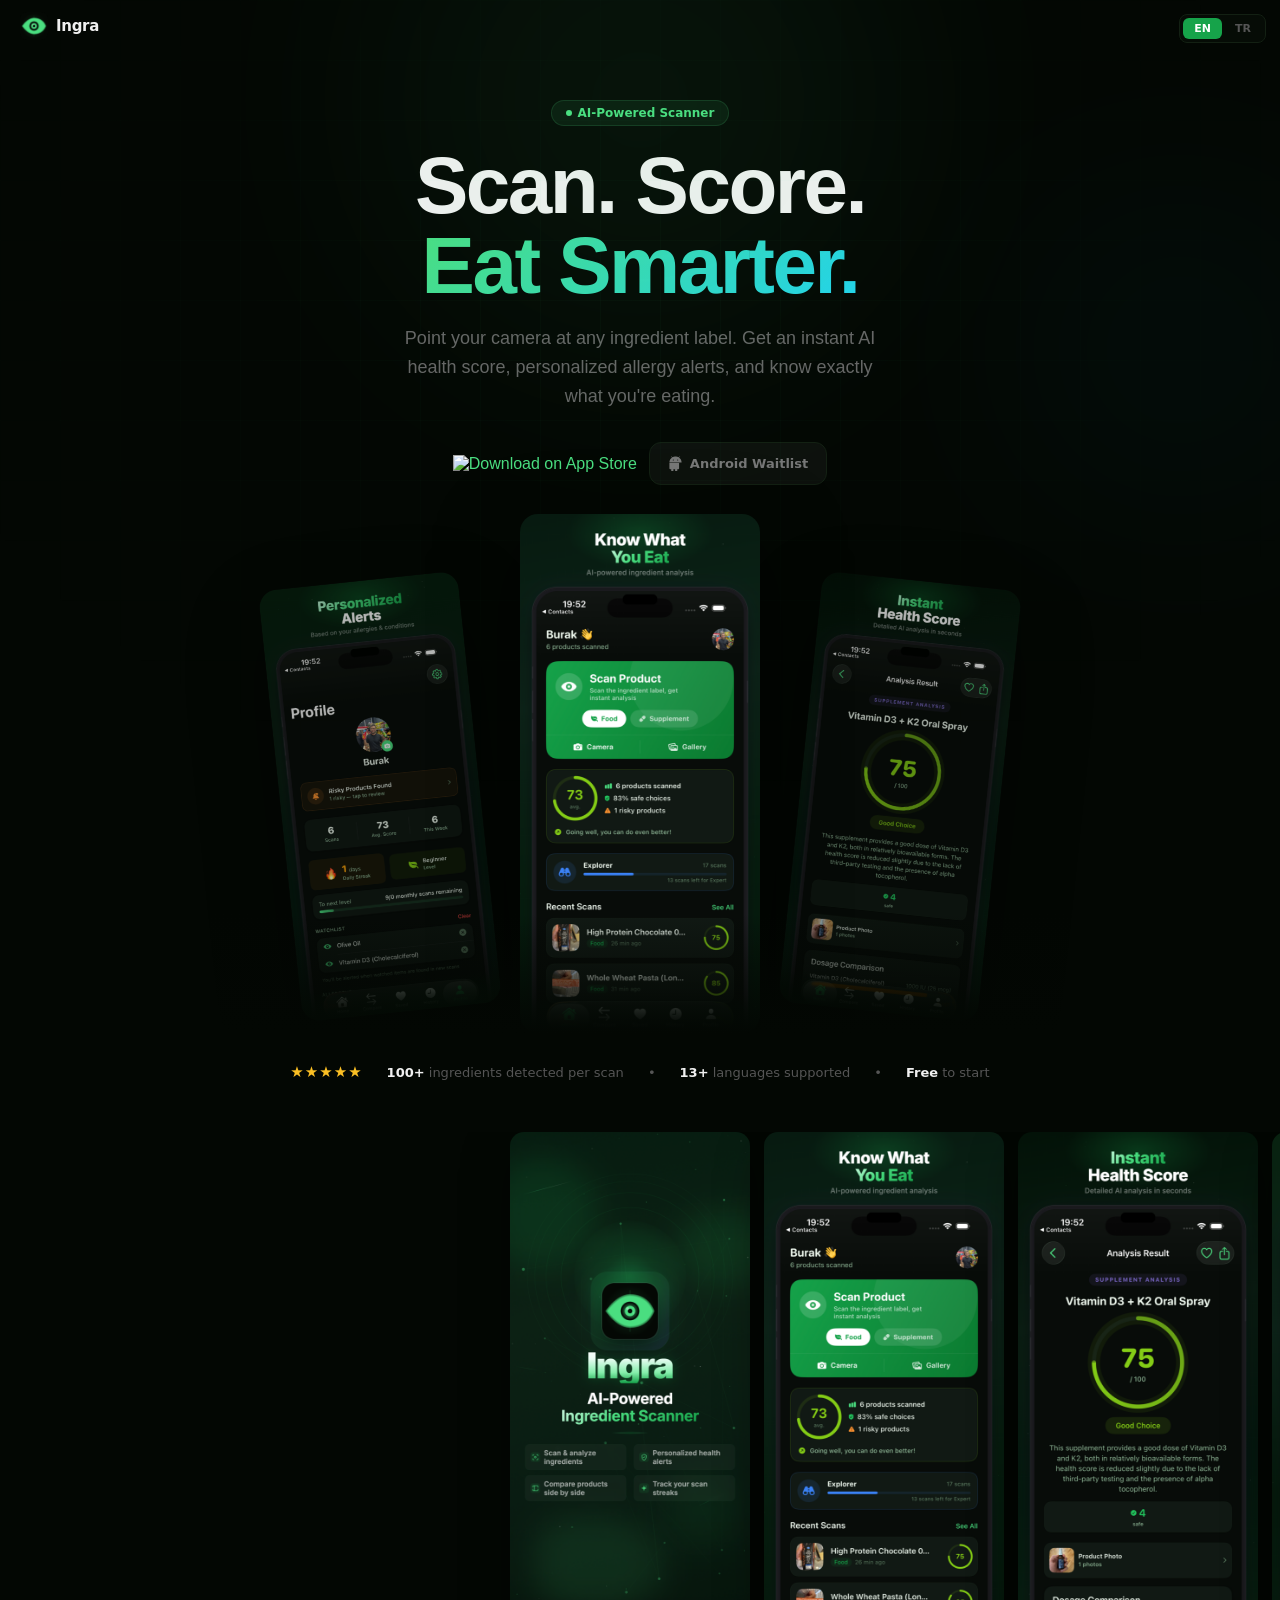
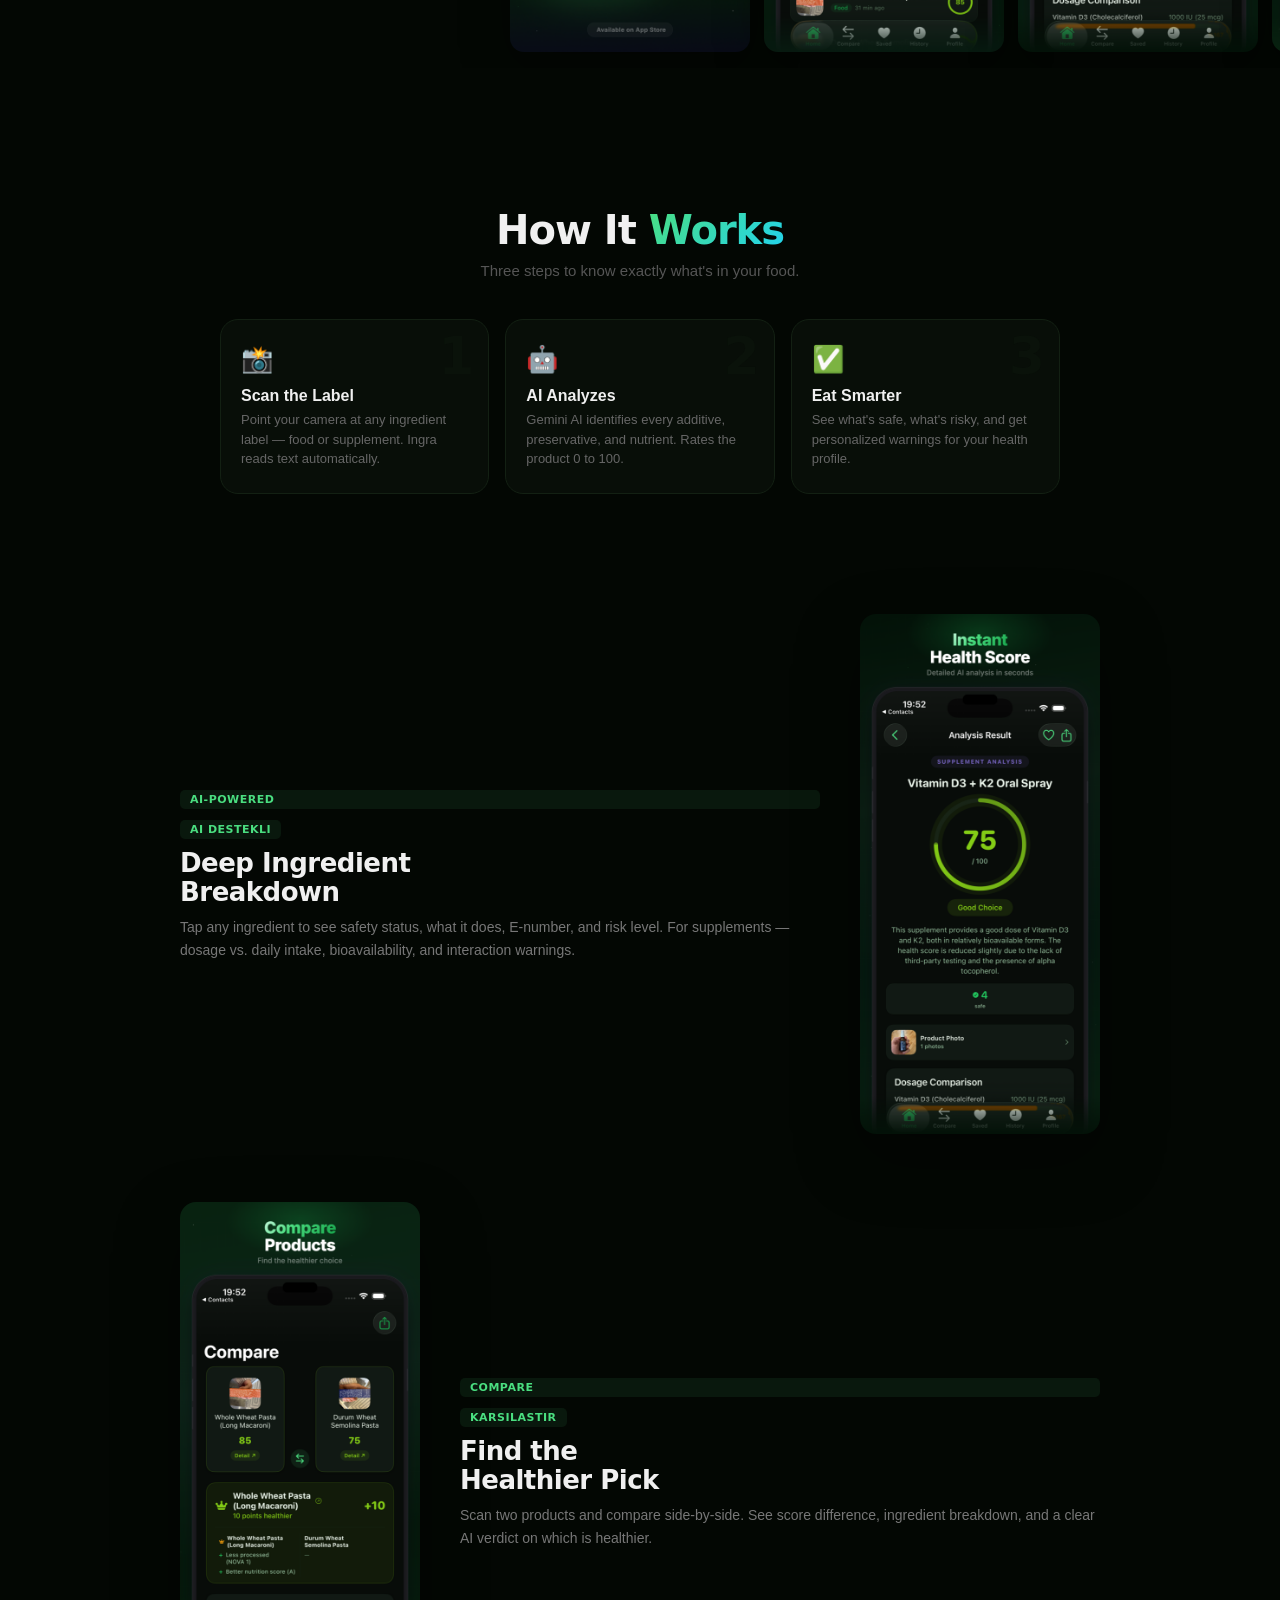
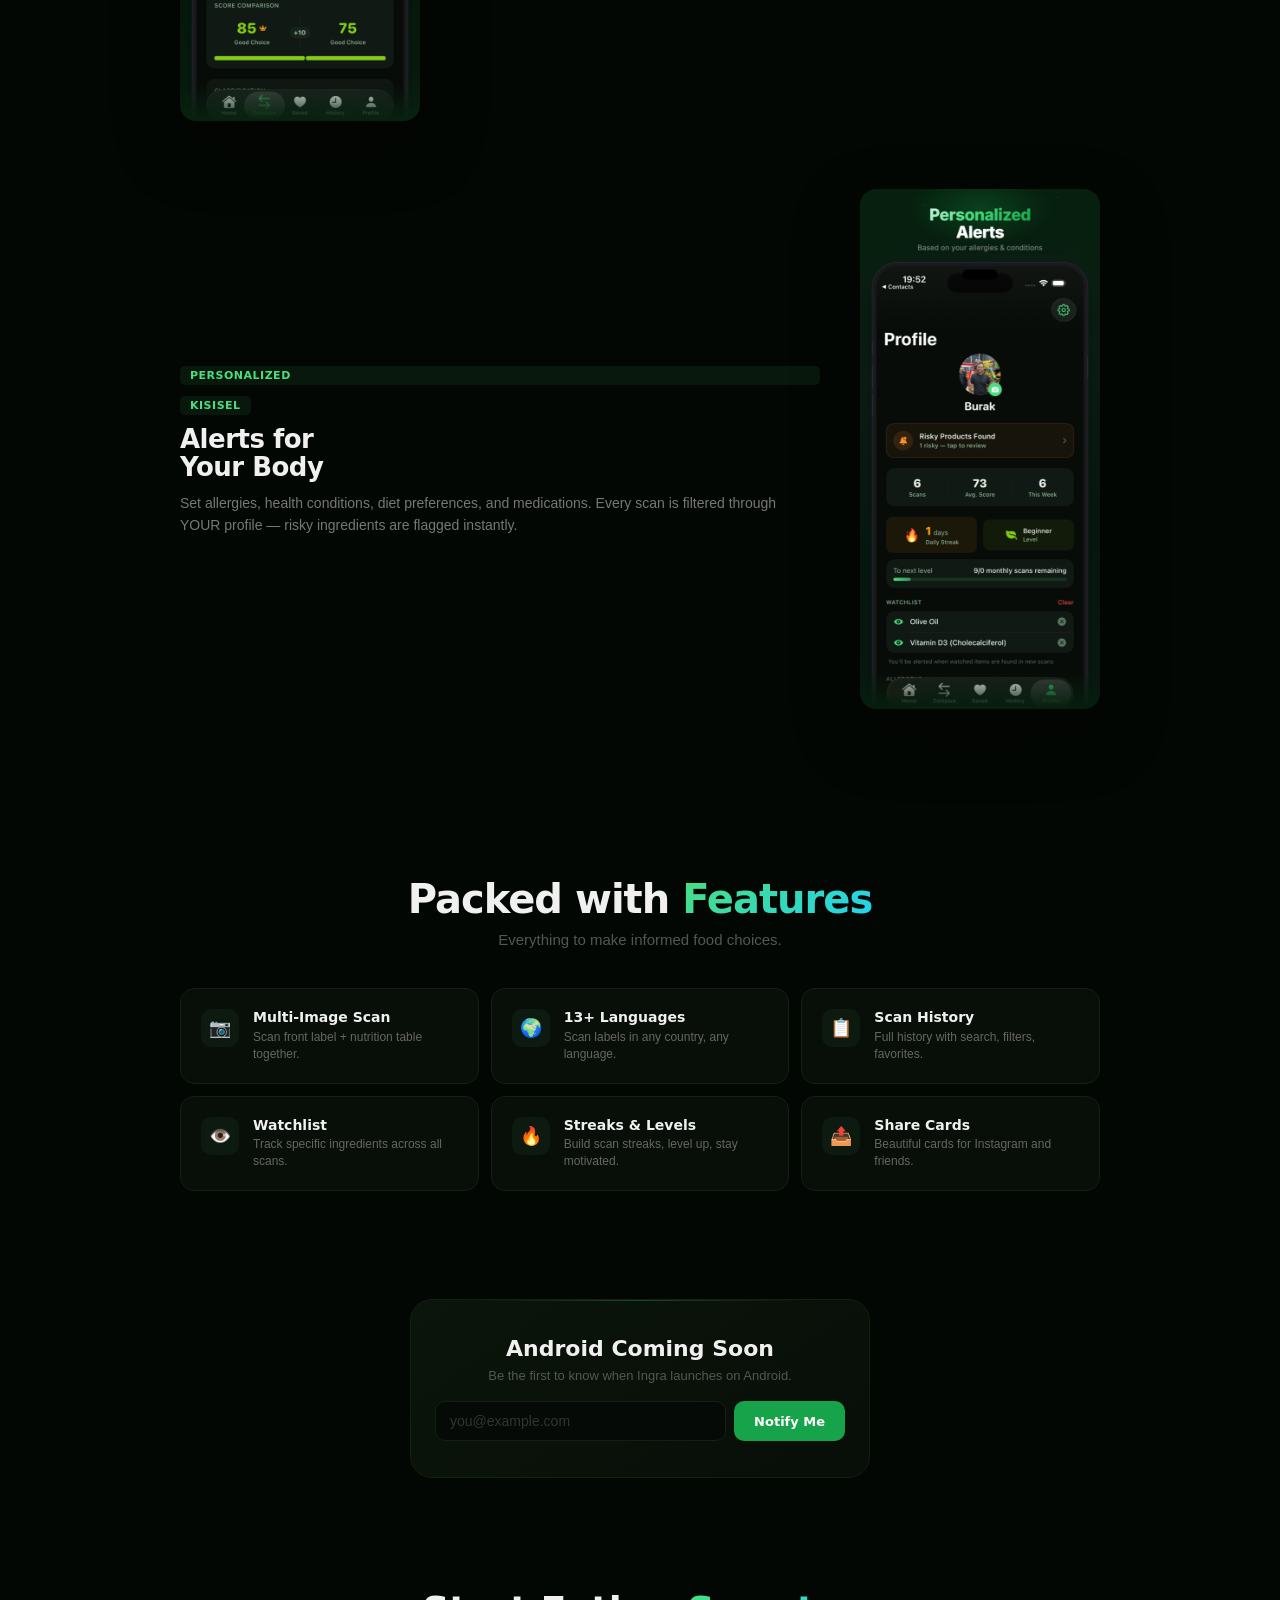
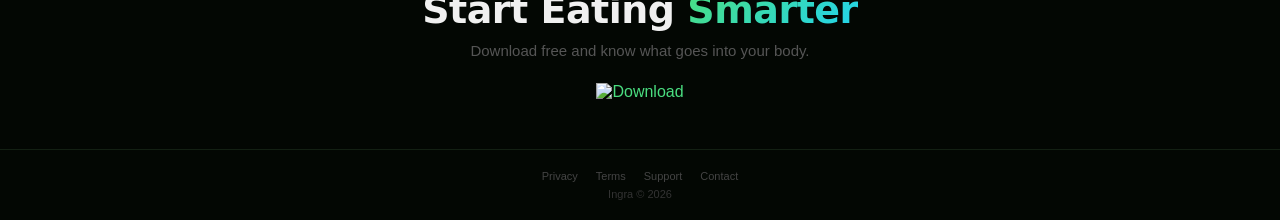
==== commit 81aa5ff7: "Fix hero phone hover: preserve transform origin, add glow on hover" ====
--- a/index.html
+++ b/index.html
@@ -67,11 +67,13 @@
 
 /* ── Hero phone showcase ── */
 .hero-phones{position:relative;margin-top:48px;width:100%;max-width:700px;height:500px;display:flex;align-items:flex-end;justify-content:center}
-.hp{position:absolute;border-radius:18px;box-shadow:0 30px 80px rgba(0,0,0,.6);transition:transform .4s}
-.hp:hover{transform:translateY(-8px) !important}
-.hp-center{width:240px;bottom:0;left:50%;transform:translateX(-50%);z-index:3;animation:heroRise 1s ease-out}
+.hp{position:absolute;border-radius:18px;box-shadow:0 30px 80px rgba(0,0,0,.6);transition:transform .4s,box-shadow .4s}
+.hp-center{width:240px;bottom:0;left:50%;transform:translateX(-50%);z-index:3;animation:heroRise 1s ease-out forwards}
+.hp-center:hover{transform:translateX(-50%) translateY(-10px);box-shadow:0 40px 100px rgba(74,222,128,.15)}
 .hp-left{width:200px;bottom:20px;left:50%;transform:translateX(-180%) rotate(-6deg);z-index:2;opacity:.7;animation:heroLeft 1s ease-out .2s both}
+.hp-left:hover{transform:translateX(-180%) rotate(-4deg) translateY(-10px);opacity:.9;box-shadow:0 40px 100px rgba(74,222,128,.1)}
 .hp-right{width:200px;bottom:20px;left:50%;transform:translateX(80%) rotate(6deg);z-index:2;opacity:.7;animation:heroRight 1s ease-out .2s both}
+.hp-right:hover{transform:translateX(80%) rotate(4deg) translateY(-10px);opacity:.9;box-shadow:0 40px 100px rgba(74,222,128,.1)}
 @keyframes heroRise{from{opacity:0;transform:translateX(-50%) translateY(60px)}to{opacity:1;transform:translateX(-50%)}}
 @keyframes heroLeft{from{opacity:0;transform:translateX(-180%) rotate(-6deg) translateY(40px)}to{opacity:.7;transform:translateX(-180%) rotate(-6deg)}}
 @keyframes heroRight{from{opacity:0;transform:translateX(80%) rotate(6deg) translateY(40px)}to{opacity:.7;transform:translateX(80%) rotate(6deg)}}
@@ -151,8 +153,10 @@
 footer .fl a:hover{color:var(--g)}
 
 /* ── Animations ── */
-.fi{opacity:0;transform:translateY(20px);transition:opacity .5s,transform .5s}
+.fi{opacity:0;transform:translateY(20px);transition:opacity .6s,transform .6s}
 .fi.v{opacity:1;transform:translateY(0)}
+/* Ensure sections with fi have min-height so observer triggers */
+section.fi,div.fi{min-height:1px}
 
 /* ── i18n ── */
 .en,.tr{display:none}
@@ -167,6 +171,11 @@
   .hp-center{width:180px}
   .hp-left{width:150px;transform:translateX(-160%) rotate(-6deg)}
   .hp-right{width:150px;transform:translateX(60%) rotate(6deg)}
+  .hp-center:hover{transform:translateX(-50%) translateY(-6px)}
+  .hp-left{transform:translateX(-160%) rotate(-6deg)}
+  .hp-left:hover{transform:translateX(-160%) rotate(-4deg) translateY(-6px)}
+  .hp-right{transform:translateX(60%) rotate(6deg)}
+  .hp-right:hover{transform:translateX(60%) rotate(4deg) translateY(-6px)}
   @keyframes heroRise{from{opacity:0;transform:translateX(-50%) translateY(40px)}to{opacity:1;transform:translateX(-50%)}}
   @keyframes heroLeft{from{opacity:0;transform:translateX(-160%) rotate(-6deg) translateY(30px)}to{opacity:.7;transform:translateX(-160%) rotate(-6deg)}}
   @keyframes heroRight{from{opacity:0;transform:translateX(60%) rotate(6deg) translateY(30px)}to{opacity:.7;transform:translateX(60%) rotate(6deg)}}
@@ -403,8 +412,10 @@
 addEventListener('scroll',()=>document.getElementById('nav').classList.toggle('s',scrollY>50));
 
 // Scroll fade-in
-const io=new IntersectionObserver(es=>es.forEach(e=>{if(e.isIntersecting)e.target.classList.add('v')}),{threshold:.1});
+const io=new IntersectionObserver(es=>es.forEach(e=>{if(e.isIntersecting)e.target.classList.add('v')}),{threshold:0,rootMargin:'0px 0px 50px 0px'});
 document.querySelectorAll('.fi').forEach(e=>io.observe(e));
+// Fallback: show all fi after 2s
+setTimeout(()=>document.querySelectorAll('.fi').forEach(e=>e.classList.add('v')),2000);
 
 // Waitlist
 function W(e){
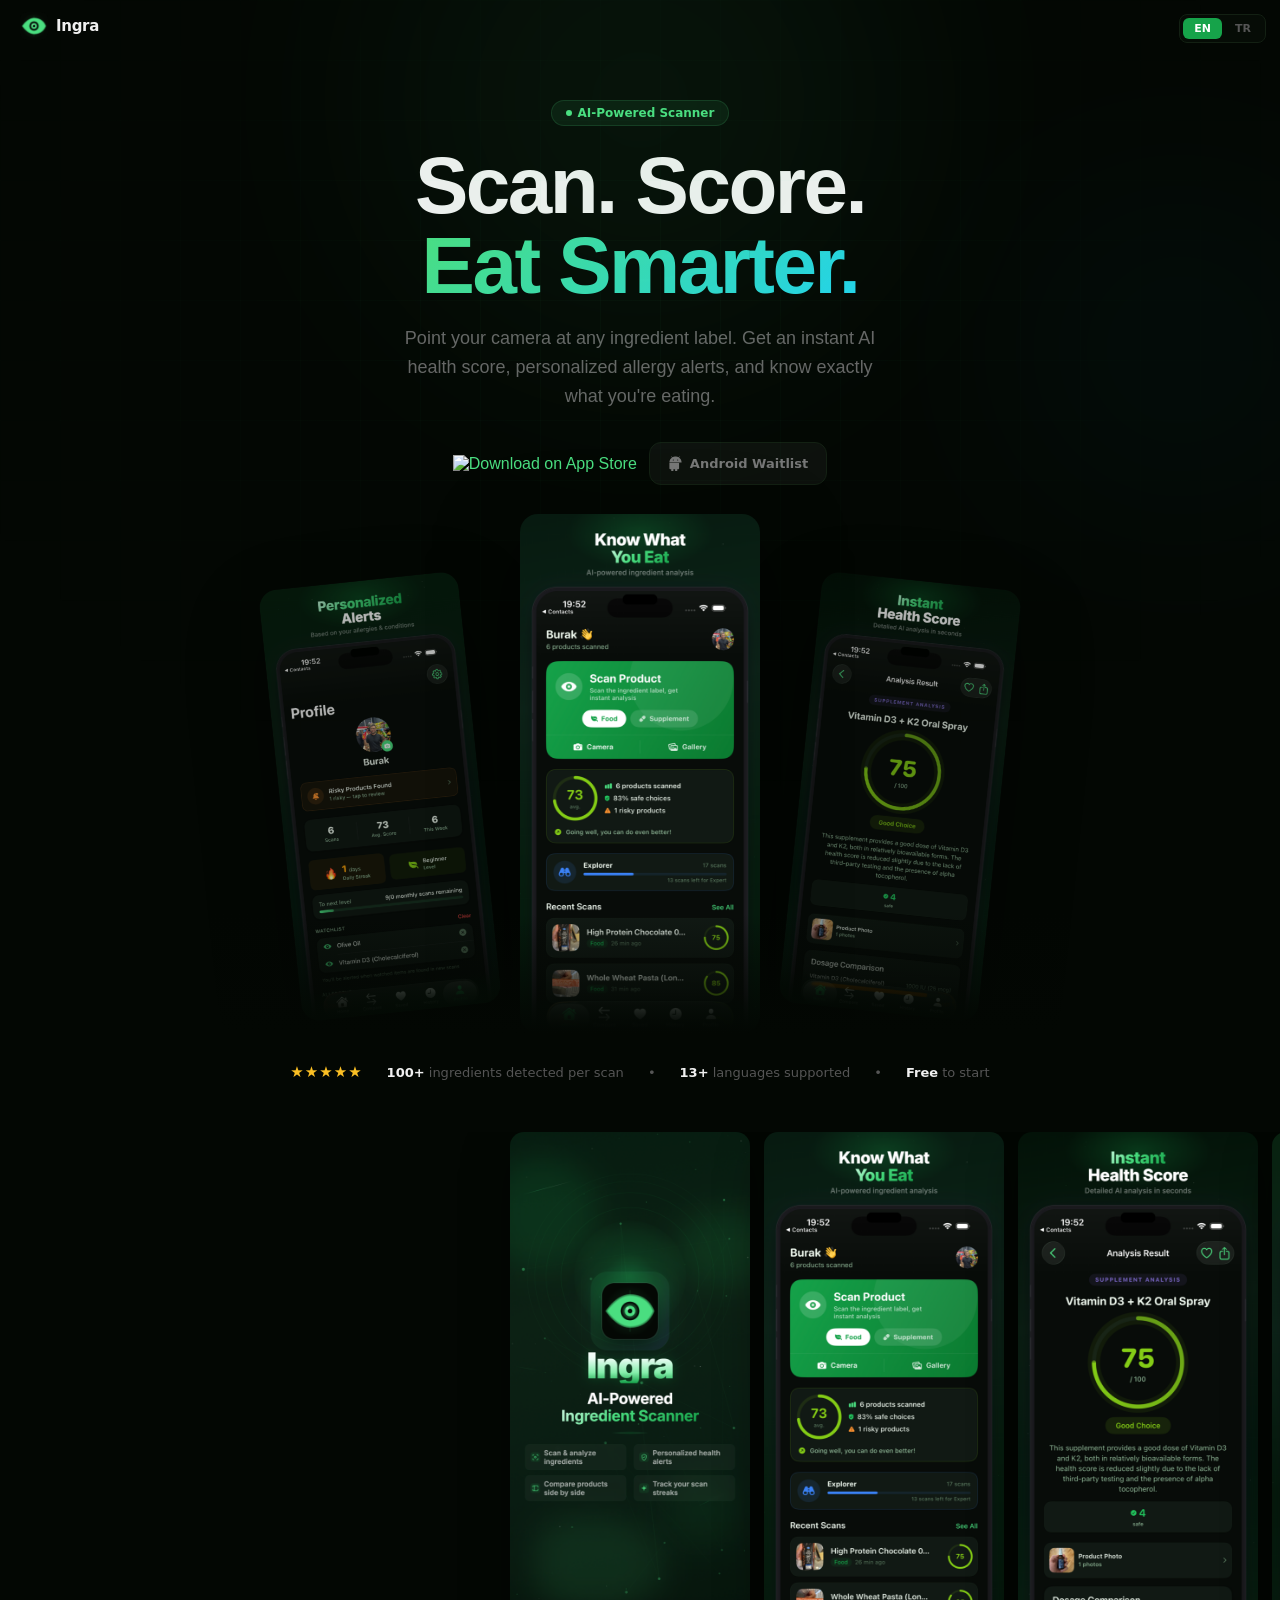
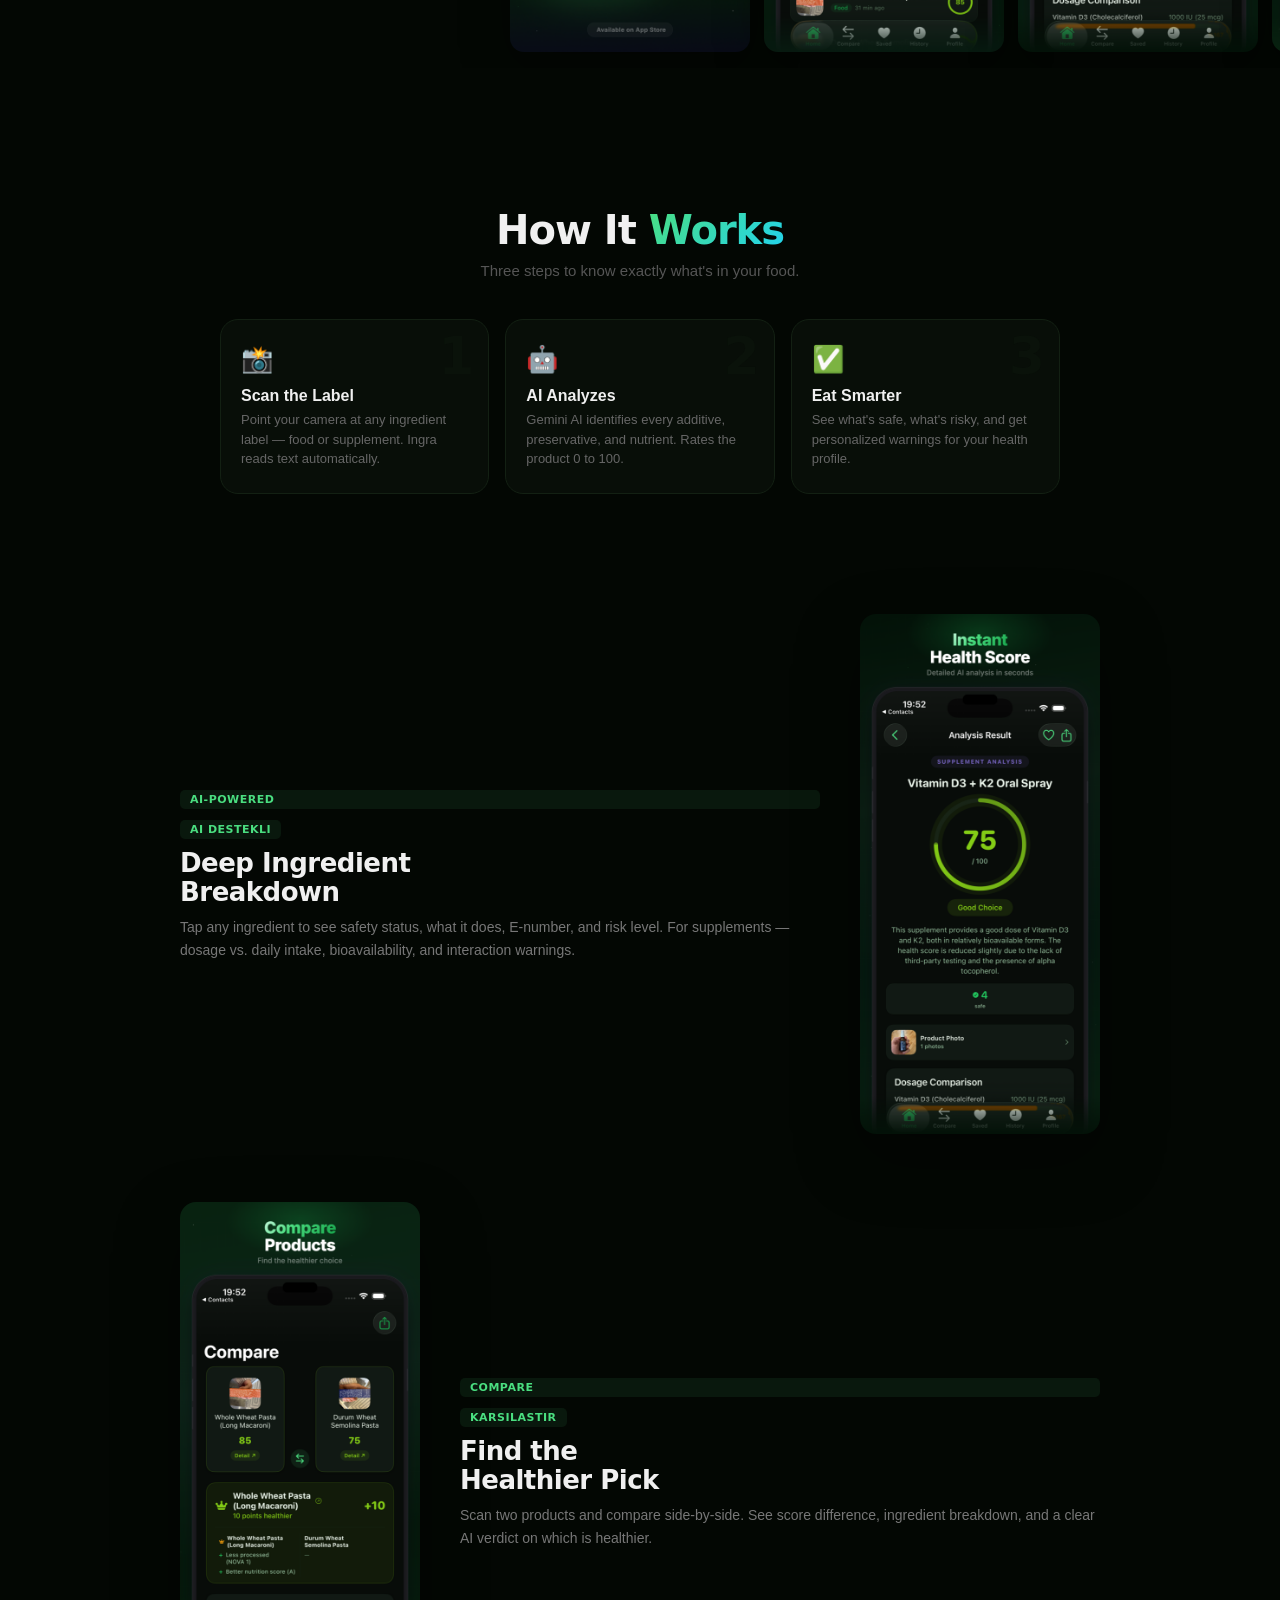
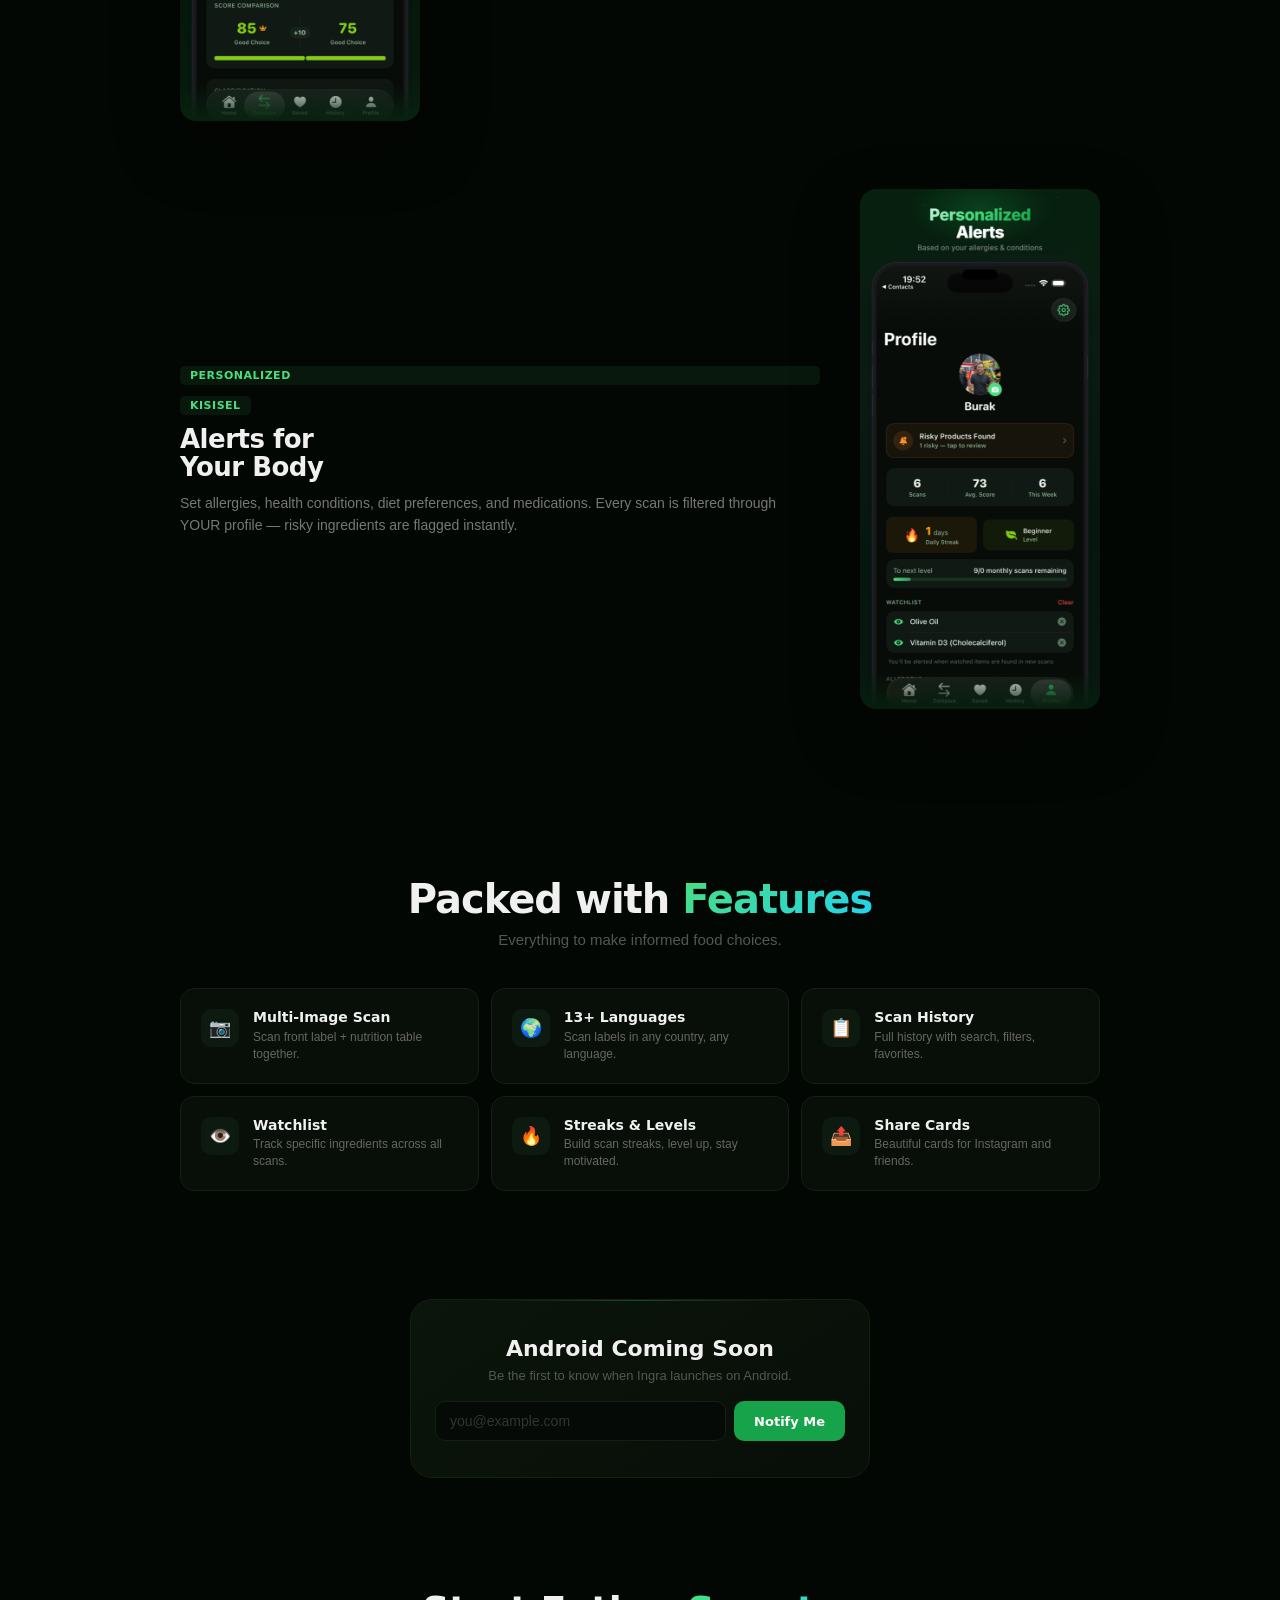
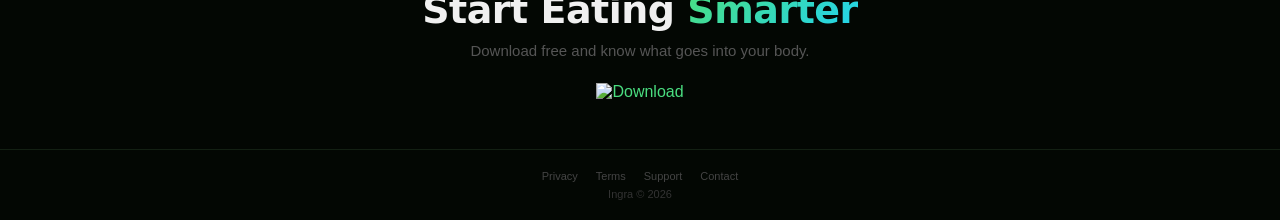
==== commit 6c7e726a: "Update App Store links to correct URL" ====
--- a/index.html
+++ b/index.html
@@ -215,7 +215,7 @@
   <p class="sub tr">Kameranizi herhangi bir icerik etiketine tutun. Aninda AI saglik skoru, kisisel alerji uyarilari ve tam olarak ne yediginizi bilin.</p>
 
   <div class="cta-row">
-    <a href="https://apps.apple.com/app/ingra-ingredient-scanner/id6760588507" target="_blank">
+    <a href="https://apps.apple.com/tr/app/ingra-i-%C3%A7erik-taray%C4%B1c%C4%B1/id6760588507" target="_blank">
       <img src="https://developer.apple.com/assets/elements/badges/download-on-the-app-store.svg" alt="Download on App Store" class="btn-store">
     </a>
     <a href="#waitlist" class="btn-wait">
@@ -380,7 +380,7 @@
   <h2 class="tr">Daha Akilli <span class="gr">Beslenmeye Basla</span></h2>
   <p class="en">Download free and know what goes into your body.</p>
   <p class="tr">Ucretsiz indirin ve vucudunuza girenleri bilin.</p>
-  <a href="https://apps.apple.com/app/ingra-ingredient-scanner/id6760588507" target="_blank">
+  <a href="https://apps.apple.com/tr/app/ingra-i-%C3%A7erik-taray%C4%B1c%C4%B1/id6760588507" target="_blank">
     <img src="https://developer.apple.com/assets/elements/badges/download-on-the-app-store.svg" alt="Download" class="btn-store">
   </a>
 </section>
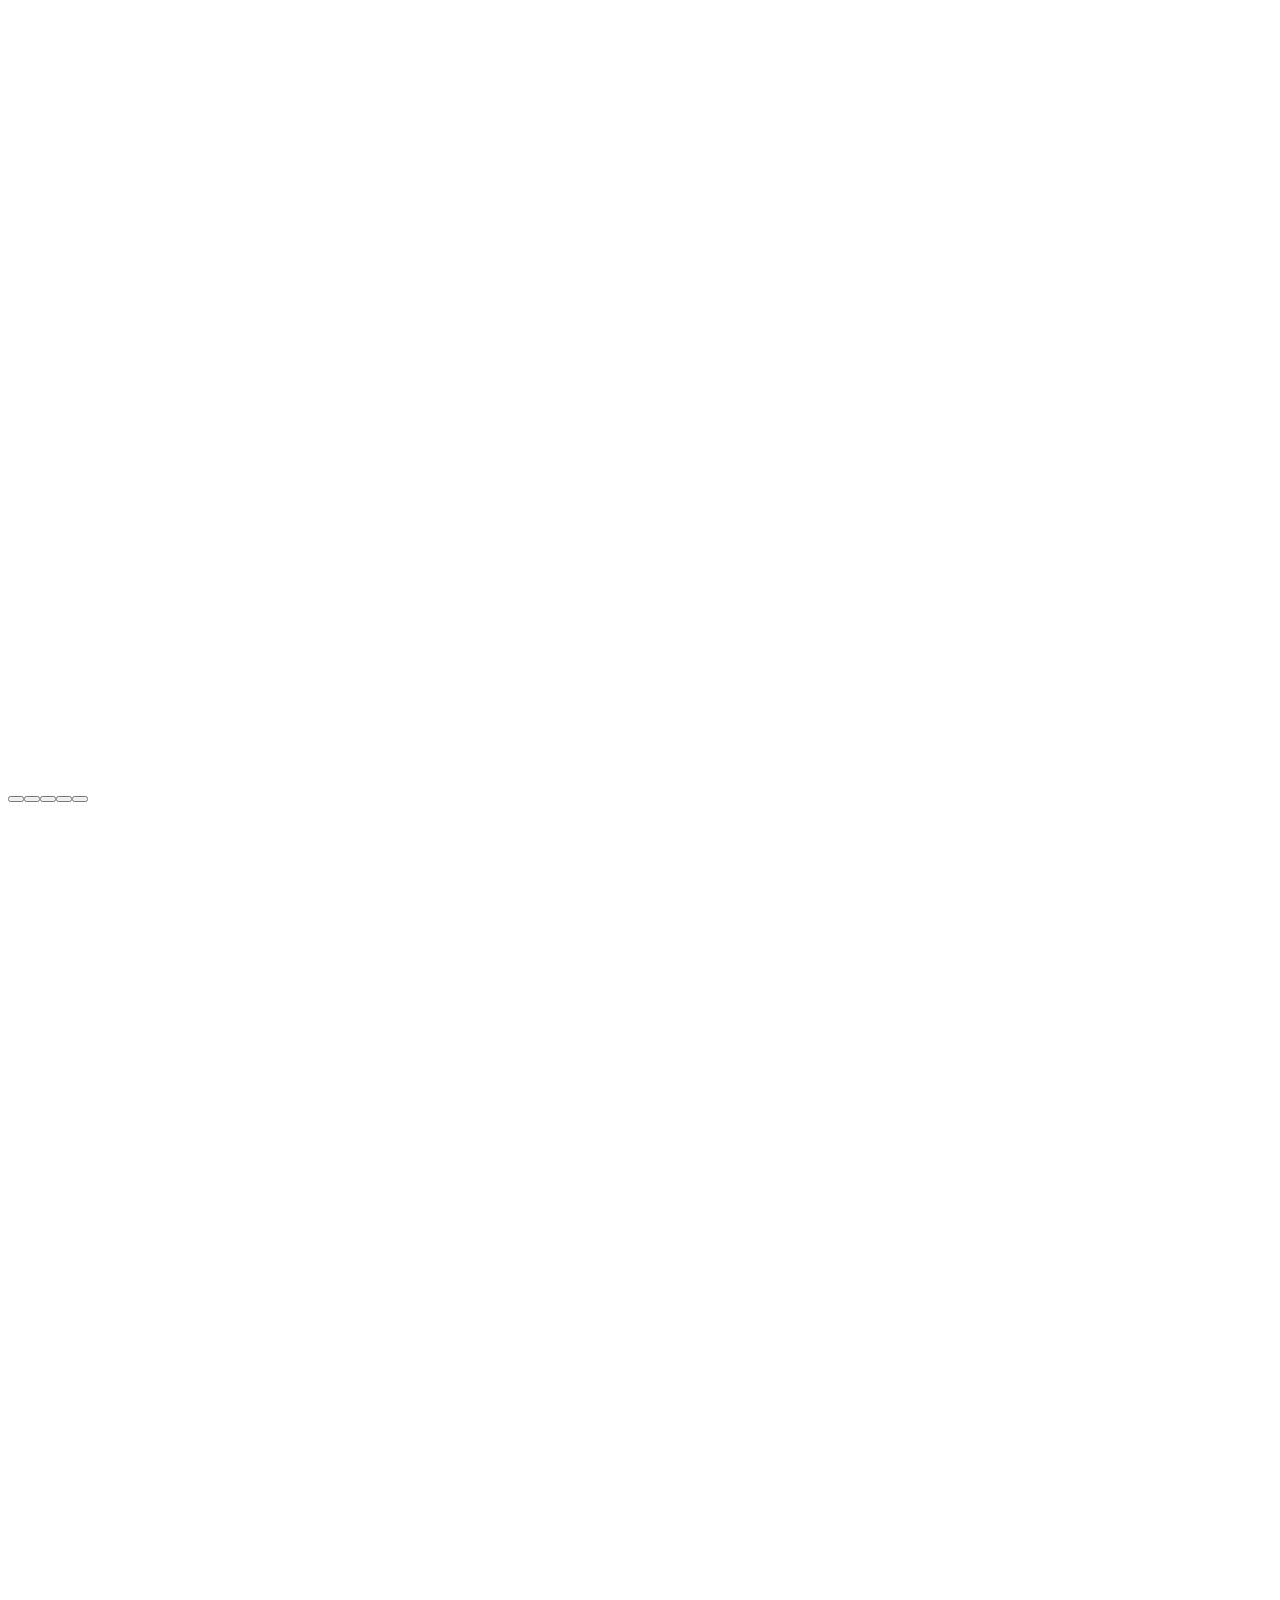
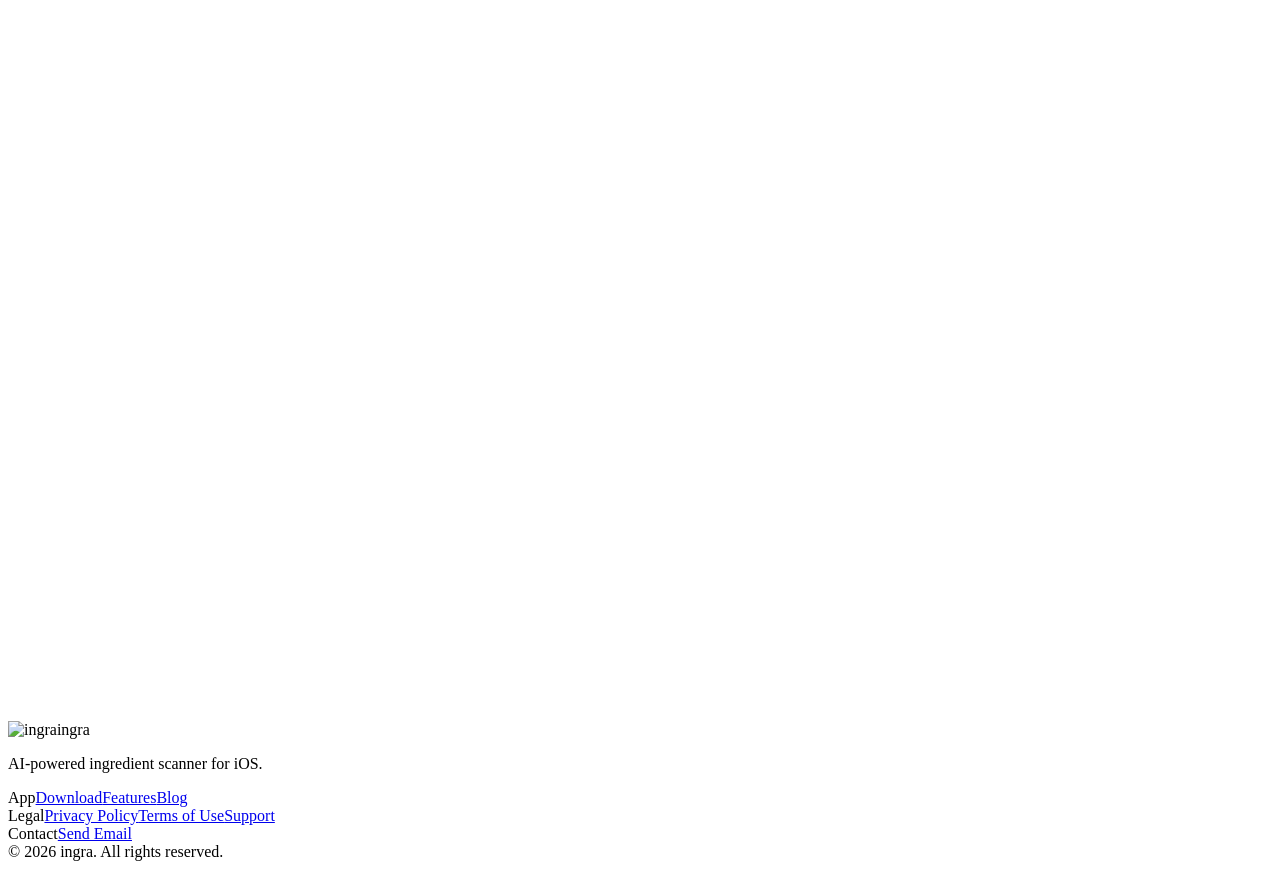
==== commit 6d11fca5: "Redesign website with Next.js: phone showcase, new animations, blog - Migrate from single HTML to Ne" ====
--- a/index.html
+++ b/index.html
@@ -1,430 +1 @@
-<!DOCTYPE html>
-<html lang="en">
-<head>
-<meta charset="UTF-8">
-<meta name="viewport" content="width=device-width, initial-scale=1.0">
-<title>Ingra — AI-Powered Ingredient Scanner</title>
-<meta name="description" content="Scan any ingredient label with AI. Get instant health scores, personalized allergy alerts, and product comparisons. Free on iOS.">
-<meta name="apple-itunes-app" content="app-id=6760588507">
-<meta property="og:title" content="Ingra — Know What You Eat">
-<meta property="og:description" content="AI-powered ingredient scanner. Instant health scores, allergy alerts, product comparison. Free on iOS.">
-<meta property="og:image" content="https://buraka.github.io/ingra-app/ingra-00-branding.png">
-<meta property="og:url" content="https://buraka.github.io/ingra-app/">
-<meta property="og:type" content="website">
-<meta name="twitter:card" content="summary_large_image">
-<link rel="icon" type="image/png" href="icon.png">
-<style>
-*{margin:0;padding:0;box-sizing:border-box}
-:root{--g:#4ADE80;--gd:#16A34A;--bg:#030703;--card:#080e08;--border:#132013;--text:#999;--white:#f0f0f0}
-body{font-family:-apple-system,BlinkMacSystemFont,'SF Pro Display','Segoe UI',sans-serif;background:var(--bg);color:var(--text);-webkit-font-smoothing:antialiased;overflow-x:hidden}
-a{color:var(--g);text-decoration:none}
-
-/* ── Lang ── */
-.lang{position:fixed;top:14px;right:14px;z-index:200;display:flex;gap:2px;background:#080e08dd;backdrop-filter:blur(12px);padding:3px;border-radius:8px;border:1px solid var(--border)}
-.lang b{background:none;border:none;color:#555;font:700 11px/1 system-ui;padding:5px 11px;border-radius:6px;cursor:pointer;transition:.2s}
-.lang b.on{background:var(--gd);color:#fff}
-
-/* ── Nav ── */
-nav{position:fixed;top:0;left:0;right:0;z-index:100;padding:12px 20px;display:flex;align-items:center;gap:8px;transition:all .3s}
-nav.s{background:#030703ee;backdrop-filter:blur(12px);border-bottom:1px solid var(--border)}
-nav img{width:28px;height:28px;border-radius:7px}
-nav span{font:700 15px/1 system-ui;color:var(--white);letter-spacing:-.3px}
-
-/* ═══════════════ HERO ═══════════════ */
-.hero{position:relative;overflow:hidden;padding:100px 20px 0;display:flex;flex-direction:column;align-items:center}
-
-/* Animated grid background */
-.grid-bg{position:absolute;inset:0;background-image:
-  linear-gradient(rgba(74,222,128,.03) 1px,transparent 1px),
-  linear-gradient(90deg,rgba(74,222,128,.03) 1px,transparent 1px);
-background-size:60px 60px;mask-image:radial-gradient(ellipse 60% 50% at 50% 30%,black,transparent);-webkit-mask-image:radial-gradient(ellipse 60% 50% at 50% 30%,black,transparent);animation:gridMove 20s linear infinite}
-@keyframes gridMove{from{transform:translateY(0)}to{transform:translateY(60px)}}
-
-/* Glow orbs */
-.orb{position:absolute;border-radius:50%;filter:blur(120px);pointer-events:none}
-.o1{width:500px;height:500px;background:var(--g);top:-150px;left:50%;transform:translateX(-50%);opacity:.06;animation:breathe 6s ease-in-out infinite}
-.o2{width:300px;height:300px;background:#22D3EE;top:200px;right:-50px;opacity:.04;animation:breathe 8s ease-in-out 2s infinite}
-@keyframes breathe{0%,100%{opacity:.05;transform:scale(1)}50%{opacity:.1;transform:scale(1.15)}}
-
-/* Pill badge */
-.pill{display:inline-flex;align-items:center;gap:6px;background:rgba(74,222,128,.08);border:1px solid rgba(74,222,128,.15);color:var(--g);font:600 12px/1 system-ui;padding:6px 14px;border-radius:20px;margin-bottom:20px;animation:fadeDown .6s ease-out}
-.pill .dot{width:6px;height:6px;background:var(--g);border-radius:50%;animation:blink 2s infinite}
-@keyframes blink{0%,100%{opacity:1}50%{opacity:.3}}
-@keyframes fadeDown{from{opacity:0;transform:translateY(-10px)}to{opacity:1;transform:translateY(0)}}
-
-.hero h1{font-size:clamp(42px,9vw,80px);font-weight:800;color:var(--white);text-align:center;letter-spacing:-2.5px;line-height:1;margin-bottom:18px;animation:fadeUp .7s ease-out}
-.gr{background:linear-gradient(135deg,#4ADE80,#22D3EE);-webkit-background-clip:text;-webkit-text-fill-color:transparent;background-clip:text}
-.hero p.sub{font-size:clamp(15px,2.5vw,18px);color:#666;max-width:480px;text-align:center;line-height:1.6;margin-bottom:32px;animation:fadeUp .8s ease-out}
-@keyframes fadeUp{from{opacity:0;transform:translateY(20px)}to{opacity:1;transform:translateY(0)}}
-
-/* CTA buttons */
-.cta-row{display:flex;gap:12px;align-items:center;flex-wrap:wrap;justify-content:center;animation:fadeUp .9s ease-out}
-.btn-store{height:48px;transition:transform .2s}
-.btn-store:hover{transform:scale(1.05)}
-.btn-wait{display:inline-flex;align-items:center;gap:7px;background:rgba(255,255,255,.04);border:1px solid var(--border);color:#777;font:600 13px/1 system-ui;padding:13px 18px;border-radius:12px;transition:.2s;cursor:pointer}
-.btn-wait:hover{border-color:var(--g);color:var(--g)}
-.btn-wait svg{width:15px;height:15px;fill:currentColor}
-
-/* ── Hero phone showcase ── */
-.hero-phones{position:relative;margin-top:48px;width:100%;max-width:700px;height:500px;display:flex;align-items:flex-end;justify-content:center}
-.hp{position:absolute;border-radius:18px;box-shadow:0 30px 80px rgba(0,0,0,.6);transition:transform .4s,box-shadow .4s}
-.hp-center{width:240px;bottom:0;left:50%;transform:translateX(-50%);z-index:3;animation:heroRise 1s ease-out forwards}
-.hp-center:hover{transform:translateX(-50%) translateY(-10px);box-shadow:0 40px 100px rgba(74,222,128,.15)}
-.hp-left{width:200px;bottom:20px;left:50%;transform:translateX(-180%) rotate(-6deg);z-index:2;opacity:.7;animation:heroLeft 1s ease-out .2s both}
-.hp-left:hover{transform:translateX(-180%) rotate(-4deg) translateY(-10px);opacity:.9;box-shadow:0 40px 100px rgba(74,222,128,.1)}
-.hp-right{width:200px;bottom:20px;left:50%;transform:translateX(80%) rotate(6deg);z-index:2;opacity:.7;animation:heroRight 1s ease-out .2s both}
-.hp-right:hover{transform:translateX(80%) rotate(4deg) translateY(-10px);opacity:.9;box-shadow:0 40px 100px rgba(74,222,128,.1)}
-@keyframes heroRise{from{opacity:0;transform:translateX(-50%) translateY(60px)}to{opacity:1;transform:translateX(-50%)}}
-@keyframes heroLeft{from{opacity:0;transform:translateX(-180%) rotate(-6deg) translateY(40px)}to{opacity:.7;transform:translateX(-180%) rotate(-6deg)}}
-@keyframes heroRight{from{opacity:0;transform:translateX(80%) rotate(6deg) translateY(40px)}to{opacity:.7;transform:translateX(80%) rotate(6deg)}}
-
-/* Bottom fade */
-.hero-fade{position:absolute;bottom:0;left:0;right:0;height:120px;background:linear-gradient(transparent,var(--bg));pointer-events:none;z-index:5}
-
-/* ═══════════════ SOCIAL PROOF ═══════════════ */
-.proof{display:flex;justify-content:center;align-items:center;gap:24px;padding:32px 20px;flex-wrap:wrap}
-.proof-item{display:flex;align-items:center;gap:8px;color:#555;font:500 13px/1 system-ui}
-.proof-item .stars{color:#FBBF24;font-size:15px;letter-spacing:1px}
-.proof-item strong{color:var(--white)}
-
-/* ═══════════════ CAROUSEL ═══════════════ */
-.carousel-section{padding:20px 0 60px}
-.carousel-title{text-align:center;font:800 clamp(24px,4vw,32px)/1.1 system-ui;color:var(--white);letter-spacing:-.5px;margin-bottom:24px;padding:0 20px}
-.carousel{display:flex;gap:14px;overflow-x:auto;scroll-snap-type:x mandatory;-webkit-overflow-scrolling:touch;padding:0 calc(50vw - 130px) 16px;scrollbar-width:none}
-.carousel::-webkit-scrollbar{display:none}
-.carousel img{width:240px;flex-shrink:0;border-radius:14px;scroll-snap-align:center;box-shadow:0 16px 48px rgba(0,0,0,.4);transition:transform .3s}
-.carousel img:hover{transform:scale(1.03)}
-
-/* ═══════════════ HOW IT WORKS ═══════════════ */
-.how{padding:80px 20px;max-width:880px;margin:0 auto}
-.sec-h{text-align:center;font:800 clamp(28px,5vw,40px)/1.1 system-ui;color:var(--white);letter-spacing:-1px;margin-bottom:10px}
-.sec-p{text-align:center;color:#555;font-size:15px;margin-bottom:40px;max-width:420px;margin-left:auto;margin-right:auto}
-.steps{display:grid;grid-template-columns:repeat(auto-fit,minmax(230px,1fr));gap:16px}
-.step{background:var(--card);border:1px solid var(--border);border-radius:18px;padding:24px 20px;position:relative;overflow:hidden;transition:transform .3s,border-color .3s}
-.step:hover{transform:translateY(-4px);border-color:var(--gd)}
-.step::before{content:attr(data-n);position:absolute;top:10px;right:14px;font:900 52px/1 system-ui;color:#0a120a}
-.step-ic{font-size:26px;margin-bottom:12px}
-.step h3{color:var(--white);font-size:16px;font-weight:700;margin-bottom:5px}
-.step p{font-size:13px;color:#666;line-height:1.5}
-
-/* ═══════════════ SHOWCASE ═══════════════ */
-.showcase{padding:40px 20px 60px;max-width:960px;margin:0 auto}
-.sw-row{display:flex;align-items:center;gap:40px;margin-bottom:64px}
-.sw-row.rev{flex-direction:row-reverse}
-.sw-txt{flex:1}
-.sw-txt .tag{display:inline-block;background:rgba(74,222,128,.08);color:var(--g);font:600 11px/1 system-ui;padding:4px 10px;border-radius:5px;margin-bottom:10px;text-transform:uppercase;letter-spacing:.5px}
-.sw-txt h2{font:800 26px/1.1 system-ui;color:var(--white);margin-bottom:10px;letter-spacing:-.5px}
-.sw-txt p{font-size:14px;color:#777;line-height:1.6}
-.sw-img{flex:0 0 240px}
-.sw-img img{width:100%;border-radius:16px;box-shadow:0 24px 64px rgba(0,0,0,.4)}
-
-/* ═══════════════ FEATURES ═══════════════ */
-.features{padding:40px 20px 60px;max-width:960px;margin:0 auto}
-.fg{display:grid;grid-template-columns:repeat(auto-fit,minmax(270px,1fr));gap:12px}
-.f{background:var(--card);border:1px solid var(--border);border-radius:14px;padding:20px;display:flex;gap:14px;transition:transform .3s,border-color .3s}
-.f:hover{transform:translateY(-3px);border-color:var(--gd)}
-.f-ic{width:38px;height:38px;min-width:38px;background:rgba(74,222,128,.06);border-radius:10px;display:flex;align-items:center;justify-content:center;font-size:18px}
-.f h3{color:var(--white);font:600 14px/1.2 system-ui;margin-bottom:3px}
-.f p{font-size:12px;color:#666;line-height:1.4}
-
-/* ═══════════════ WAITLIST ═══════════════ */
-.wl{padding:48px 20px 64px;text-align:center}
-.wl-box{max-width:460px;margin:0 auto;background:linear-gradient(145deg,#0b150b,var(--card));border:1px solid var(--border);border-radius:22px;padding:36px 24px;position:relative;overflow:hidden}
-.wl-box::before{content:'';position:absolute;top:0;left:15%;right:15%;height:1px;background:linear-gradient(90deg,transparent,rgba(74,222,128,.25),transparent)}
-.wl-box h2{color:var(--white);font:700 22px/1.2 system-ui;margin-bottom:6px}
-.wl-box>p{color:#555;font-size:13px;margin-bottom:18px}
-.wl-f{display:flex;gap:8px}
-.wl-f input{flex:1;background:#060a06;border:1px solid var(--border);color:var(--white);padding:11px 14px;border-radius:10px;font-size:14px;outline:none;transition:border .2s}
-.wl-f input:focus{border-color:var(--g)}
-.wl-f input::placeholder{color:#333}
-.wl-f button{background:var(--gd);color:#fff;border:none;padding:11px 20px;border-radius:10px;font:700 13px/1 system-ui;cursor:pointer;transition:.2s;white-space:nowrap}
-.wl-f button:hover{background:var(--g);color:#000}
-#wl-ok{display:none;color:var(--g);font-size:13px;margin-top:12px}
-
-/* ═══════════════ FINAL CTA ═══════════════ */
-.final{padding:48px 20px;text-align:center}
-.final h2{font:800 clamp(26px,5vw,38px)/1.1 system-ui;color:var(--white);margin-bottom:10px;letter-spacing:-.5px}
-.final p{color:#555;font-size:15px;margin-bottom:24px}
-
-/* ═══════════════ FOOTER ═══════════════ */
-footer{text-align:center;padding:20px;border-top:1px solid var(--border);font-size:11px;color:#333}
-footer .fl{display:flex;justify-content:center;gap:18px;margin-bottom:6px;flex-wrap:wrap}
-footer .fl a{color:#444;font-size:11px;transition:color .2s}
-footer .fl a:hover{color:var(--g)}
-
-/* ── Animations ── */
-.fi{opacity:0;transform:translateY(20px);transition:opacity .6s,transform .6s}
-.fi.v{opacity:1;transform:translateY(0)}
-/* Ensure sections with fi have min-height so observer triggers */
-section.fi,div.fi{min-height:1px}
-
-/* ── i18n ── */
-.en,.tr{display:none}
-.lang-en .en{display:block}
-.lang-tr .tr{display:block}
-.lang-en .en-i{display:inline}
-.lang-tr .tr-i{display:inline}
-.en-i,.tr-i{display:none}
-
-@media(max-width:768px){
-  .hero-phones{height:360px;max-width:100%}
-  .hp-center{width:180px}
-  .hp-left{width:150px;transform:translateX(-160%) rotate(-6deg)}
-  .hp-right{width:150px;transform:translateX(60%) rotate(6deg)}
-  .hp-center:hover{transform:translateX(-50%) translateY(-6px)}
-  .hp-left{transform:translateX(-160%) rotate(-6deg)}
-  .hp-left:hover{transform:translateX(-160%) rotate(-4deg) translateY(-6px)}
-  .hp-right{transform:translateX(60%) rotate(6deg)}
-  .hp-right:hover{transform:translateX(60%) rotate(4deg) translateY(-6px)}
-  @keyframes heroRise{from{opacity:0;transform:translateX(-50%) translateY(40px)}to{opacity:1;transform:translateX(-50%)}}
-  @keyframes heroLeft{from{opacity:0;transform:translateX(-160%) rotate(-6deg) translateY(30px)}to{opacity:.7;transform:translateX(-160%) rotate(-6deg)}}
-  @keyframes heroRight{from{opacity:0;transform:translateX(60%) rotate(6deg) translateY(30px)}to{opacity:.7;transform:translateX(60%) rotate(6deg)}}
-  .sw-row,.sw-row.rev{flex-direction:column;text-align:center}
-  .sw-img{flex:0 0 auto;width:200px;margin:0 auto}
-  .wl-f{flex-direction:column}
-  .wl-f button{width:100%}
-  .proof{gap:16px}
-}
-</style>
-</head>
-<body class="lang-en">
-
-<nav id="nav">
-  <img src="icon.png" alt="Ingra" width="28" height="28">
-  <span>Ingra</span>
-</nav>
-<div class="lang">
-  <b class="on" onclick="L('en')">EN</b>
-  <b onclick="L('tr')">TR</b>
-</div>
-
-<!-- ═══════════════════════════════════════════
-     HERO
-     ═══════════════════════════════════════════ -->
-<section class="hero">
-  <div class="grid-bg"></div>
-  <div class="orb o1"></div>
-  <div class="orb o2"></div>
-
-  <div class="pill"><span class="dot"></span> <span class="en-i">AI-Powered Scanner</span><span class="tr-i">AI Destekli Tarayici</span></div>
-
-  <h1 class="en">Scan. Score.<br><span class="gr">Eat Smarter.</span></h1>
-  <h1 class="tr">Tara. Puanla.<br><span class="gr">Akilli Beslen.</span></h1>
-
-  <p class="sub en">Point your camera at any ingredient label. Get an instant AI health score, personalized allergy alerts, and know exactly what you're eating.</p>
-  <p class="sub tr">Kameranizi herhangi bir icerik etiketine tutun. Aninda AI saglik skoru, kisisel alerji uyarilari ve tam olarak ne yediginizi bilin.</p>
-
-  <div class="cta-row">
-    <a href="https://apps.apple.com/tr/app/ingra-i-%C3%A7erik-taray%C4%B1c%C4%B1/id6760588507" target="_blank">
-      <img src="https://developer.apple.com/assets/elements/badges/download-on-the-app-store.svg" alt="Download on App Store" class="btn-store">
-    </a>
-    <a href="#waitlist" class="btn-wait">
-      <svg viewBox="0 0 24 24"><path d="M17.523 2.273l1.74-1.418a.29.29 0 00-.186-.513.287.287 0 00-.18.063l-1.872 1.525A8.862 8.862 0 0012 .858a8.862 8.862 0 00-5.025 1.072L5.103.405a.29.29 0 00-.407.05.29.29 0 00.041.4l1.74 1.418C3.905 3.88 2.247 6.893 2.247 10.327h19.506c0-3.434-1.658-6.447-4.23-8.054zM8.49 7.393a.89.89 0 110-1.78.89.89 0 010 1.78zm7.02 0a.89.89 0 110-1.78.89.89 0 010 1.78zM2.247 11.327v8.25c0 .966.784 1.75 1.75 1.75h1.167v2.923a1.75 1.75 0 103.5 0V21.327h2.672v2.923a1.75 1.75 0 103.5 0V21.327h1.167c.966 0 1.75-.784 1.75-1.75v-8.25H2.247z"/></svg>
-      <span class="en-i">Android Waitlist</span><span class="tr-i">Android Bekleme</span>
-    </a>
-  </div>
-
-  <!-- Hero phones - 3 screenshots fanned out -->
-  <div class="hero-phones">
-    <img src="ingra-05-profile.png" alt="Profile" class="hp hp-left">
-    <img src="ingra-01-home.png" alt="Home" class="hp hp-center">
-    <img src="ingra-02-analysis.png" alt="Analysis" class="hp hp-right">
-  </div>
-  <div class="hero-fade"></div>
-</section>
-
-<!-- ═══════════════════════════════════════════
-     SOCIAL PROOF
-     ═══════════════════════════════════════════ -->
-<div class="proof fi">
-  <div class="proof-item"><span class="stars">★★★★★</span></div>
-  <div class="proof-item en"><strong>100+</strong>&nbsp;ingredients detected per scan</div>
-  <div class="proof-item tr"><strong>100+</strong>&nbsp;icerik tarama basina tespit</div>
-  <div class="proof-item">•</div>
-  <div class="proof-item en"><strong>13+</strong>&nbsp;languages supported</div>
-  <div class="proof-item tr"><strong>13+</strong>&nbsp;dil destegi</div>
-  <div class="proof-item">•</div>
-  <div class="proof-item en"><strong>Free</strong>&nbsp;to start</div>
-  <div class="proof-item tr"><strong>Ucretsiz</strong>&nbsp;baslangic</div>
-</div>
-
-<!-- ═══════════════════════════════════════════
-     SCREENSHOT CAROUSEL
-     ═══════════════════════════════════════════ -->
-<section class="carousel-section fi">
-  <div class="carousel">
-    <img src="ingra-00-branding.png" alt="Branding" loading="lazy">
-    <img src="ingra-01-home.png" alt="Home" loading="lazy">
-    <img src="ingra-02-analysis.png" alt="Analysis" loading="lazy">
-    <img src="ingra-03-compare.png" alt="Compare" loading="lazy">
-    <img src="ingra-04-history.png" alt="History" loading="lazy">
-    <img src="ingra-05-profile.png" alt="Profile" loading="lazy">
-    <img src="ingra-06-streak.png" alt="Streak" loading="lazy">
-    <img src="ingra-07-calendar.png" alt="Calendar" loading="lazy">
-  </div>
-</section>
-
-<!-- ═══════════════════════════════════════════
-     HOW IT WORKS
-     ═══════════════════════════════════════════ -->
-<section class="how fi">
-  <h2 class="sec-h en">How It <span class="gr">Works</span></h2>
-  <h2 class="sec-h tr">Nasil <span class="gr">Calisir</span></h2>
-  <p class="sec-p en">Three steps to know exactly what's in your food.</p>
-  <p class="sec-p tr">Yediginizde ne oldugunu ogrenmek icin uc adim.</p>
-
-  <div class="steps">
-    <div class="step" data-n="1">
-      <div class="step-ic">📸</div>
-      <h3 class="en">Scan the Label</h3><h3 class="tr">Etiketi Tara</h3>
-      <p class="en">Point your camera at any ingredient label — food or supplement. Ingra reads text automatically.</p>
-      <p class="tr">Kameranizi herhangi bir icerik etiketine tutun. Ingra metni otomatik okur.</p>
-    </div>
-    <div class="step" data-n="2">
-      <div class="step-ic">🤖</div>
-      <h3 class="en">AI Analyzes</h3><h3 class="tr">AI Analiz Eder</h3>
-      <p class="en">Gemini AI identifies every additive, preservative, and nutrient. Rates the product 0 to 100.</p>
-      <p class="tr">Gemini AI tum katki maddelerini ve besinleri tespit eder. Urunu 0-100 arasi puanlar.</p>
-    </div>
-    <div class="step" data-n="3">
-      <div class="step-ic">✅</div>
-      <h3 class="en">Eat Smarter</h3><h3 class="tr">Akilli Beslen</h3>
-      <p class="en">See what's safe, what's risky, and get personalized warnings for your health profile.</p>
-      <p class="tr">Neyin guvenli, neyin riskli oldugunu gorun ve saglik profilinize gore uyarilar alin.</p>
-    </div>
-  </div>
-</section>
-
-<!-- ═══════════════════════════════════════════
-     SHOWCASE
-     ═══════════════════════════════════════════ -->
-<section class="showcase">
-  <div class="sw-row fi">
-    <div class="sw-txt">
-      <div class="tag en">AI-Powered</div><div class="tag tr">AI Destekli</div>
-      <h2 class="en">Deep Ingredient<br>Breakdown</h2>
-      <h2 class="tr">Detayli Icerik<br>Analizi</h2>
-      <p class="en">Tap any ingredient to see safety status, what it does, E-number, and risk level. For supplements — dosage vs. daily intake, bioavailability, and interaction warnings.</p>
-      <p class="tr">Herhangi bir icerege tiklayarak guvenlik durumunu, ne ise yaradigini, E-numarasini ve risk seviyesini gorun. Takviyeler icin doz karsilastirmasi ve etkilesim uyarilari.</p>
-    </div>
-    <div class="sw-img"><img src="ingra-02-analysis.png" alt="Analysis" loading="lazy"></div>
-  </div>
-
-  <div class="sw-row rev fi">
-    <div class="sw-txt">
-      <div class="tag en">Compare</div><div class="tag tr">Karsilastir</div>
-      <h2 class="en">Find the<br>Healthier Pick</h2>
-      <h2 class="tr">Daha Sagliklisini<br>Bulun</h2>
-      <p class="en">Scan two products and compare side-by-side. See score difference, ingredient breakdown, and a clear AI verdict on which is healthier.</p>
-      <p class="tr">Iki urunu tarayin ve yan yana karsilastirin. Puan farkini, icerik analizini ve AI yorumunu gorun.</p>
-    </div>
-    <div class="sw-img"><img src="ingra-03-compare.png" alt="Compare" loading="lazy"></div>
-  </div>
-
-  <div class="sw-row fi">
-    <div class="sw-txt">
-      <div class="tag en">Personalized</div><div class="tag tr">Kisisel</div>
-      <h2 class="en">Alerts for<br>Your Body</h2>
-      <h2 class="tr">Vucudunuza Gore<br>Uyarilar</h2>
-      <p class="en">Set allergies, health conditions, diet preferences, and medications. Every scan is filtered through YOUR profile — risky ingredients are flagged instantly.</p>
-      <p class="tr">Alerji, saglik durumu, diyet tercihi ve ilaclarinizi belirleyin. Her tarama SIZIN profiliniz uzerinden filtrelenir.</p>
-    </div>
-    <div class="sw-img"><img src="ingra-05-profile.png" alt="Profile" loading="lazy"></div>
-  </div>
-</section>
-
-<!-- ═══════════════════════════════════════════
-     FEATURES
-     ═══════════════════════════════════════════ -->
-<section class="features fi">
-  <h2 class="sec-h en">Packed with <span class="gr">Features</span></h2>
-  <h2 class="sec-h tr">Ozelliklerle <span class="gr">Dolu</span></h2>
-  <p class="sec-p en">Everything to make informed food choices.</p>
-  <p class="sec-p tr">Bilincli gida secimleri icin her sey.</p>
-  <div class="fg">
-    <div class="f"><div class="f-ic">📷</div><div><h3 class="en">Multi-Image Scan</h3><h3 class="tr">Coklu Gorsel</h3><p class="en">Scan front label + nutrition table together.</p><p class="tr">On etiket + besin tablosunu birlikte tarayin.</p></div></div>
-    <div class="f"><div class="f-ic">🌍</div><div><h3 class="en">13+ Languages</h3><h3 class="tr">13+ Dil</h3><p class="en">Scan labels in any country, any language.</p><p class="tr">Herhangi bir ulkede, herhangi bir dilde tarayin.</p></div></div>
-    <div class="f"><div class="f-ic">📋</div><div><h3 class="en">Scan History</h3><h3 class="tr">Tarama Gecmisi</h3><p class="en">Full history with search, filters, favorites.</p><p class="tr">Arama, filtre ve favorilerle tam gecmis.</p></div></div>
-    <div class="f"><div class="f-ic">👁️</div><div><h3 class="en">Watchlist</h3><h3 class="tr">Izleme Listesi</h3><p class="en">Track specific ingredients across all scans.</p><p class="tr">Belirli icerikleri tum taramalarda takip edin.</p></div></div>
-    <div class="f"><div class="f-ic">🔥</div><div><h3 class="en">Streaks & Levels</h3><h3 class="tr">Seriler & Seviye</h3><p class="en">Build scan streaks, level up, stay motivated.</p><p class="tr">Tarama serileri olusturun, seviye atlayin.</p></div></div>
-    <div class="f"><div class="f-ic">📤</div><div><h3 class="en">Share Cards</h3><h3 class="tr">Paylasim Kartlari</h3><p class="en">Beautiful cards for Instagram and friends.</p><p class="tr">Instagram ve arkadaslar icin paylasim kartlari.</p></div></div>
-  </div>
-</section>
-
-<!-- ═══════════════════════════════════════════
-     ANDROID WAITLIST
-     ═══════════════════════════════════════════ -->
-<section class="wl" id="waitlist">
-  <div class="wl-box fi">
-    <h2 class="en">Android Coming Soon</h2>
-    <h2 class="tr">Android Yakinda</h2>
-    <p class="en">Be the first to know when Ingra launches on Android.</p>
-    <p class="tr">Ingra Android'e geldiginde ilk haberdar olun.</p>
-    <form class="wl-f" action="https://formspree.io/f/xdawypjw" method="POST" onsubmit="return W(event)">
-      <input type="email" name="email" placeholder="you@example.com" required>
-      <input type="hidden" name="_subject" value="Ingra Android Waitlist">
-      <button type="submit"><span class="en-i">Notify Me</span><span class="tr-i">Haber Ver</span></button>
-    </form>
-    <div id="wl-ok">
-      <span class="en-i">You're on the list!</span>
-      <span class="tr-i">Listedesiniz!</span>
-    </div>
-  </div>
-</section>
-
-<!-- ═══════════════════════════════════════════
-     FINAL CTA
-     ═══════════════════════════════════════════ -->
-<section class="final fi">
-  <h2 class="en">Start Eating <span class="gr">Smarter</span></h2>
-  <h2 class="tr">Daha Akilli <span class="gr">Beslenmeye Basla</span></h2>
-  <p class="en">Download free and know what goes into your body.</p>
-  <p class="tr">Ucretsiz indirin ve vucudunuza girenleri bilin.</p>
-  <a href="https://apps.apple.com/tr/app/ingra-i-%C3%A7erik-taray%C4%B1c%C4%B1/id6760588507" target="_blank">
-    <img src="https://developer.apple.com/assets/elements/badges/download-on-the-app-store.svg" alt="Download" class="btn-store">
-  </a>
-</section>
-
-<!-- ═══════════════════════════════════════════
-     FOOTER
-     ═══════════════════════════════════════════ -->
-<footer>
-  <div class="fl">
-    <a href="privacy-policy.html"><span class="en-i">Privacy</span><span class="tr-i">Gizlilik</span></a>
-    <a href="terms-of-use.html"><span class="en-i">Terms</span><span class="tr-i">Sartlar</span></a>
-    <a href="support.html"><span class="en-i">Support</span><span class="tr-i">Destek</span></a>
-    <a href="mailto:ingra.app.contact@gmail.com"><span class="en-i">Contact</span><span class="tr-i">Iletisim</span></a>
-  </div>
-  Ingra &copy; 2026
-</footer>
-
-<script>
-function L(l){
-  document.body.className='lang-'+l;
-  document.querySelectorAll('.lang b').forEach(b=>b.classList.toggle('on',b.textContent===l.toUpperCase()));
-  document.documentElement.lang=l;
-  localStorage.setItem('ingra-lang',l);
-}
-const sv=localStorage.getItem('ingra-lang');
-if(sv)L(sv);
-
-// Scroll nav
-addEventListener('scroll',()=>document.getElementById('nav').classList.toggle('s',scrollY>50));
-
-// Scroll fade-in
-const io=new IntersectionObserver(es=>es.forEach(e=>{if(e.isIntersecting)e.target.classList.add('v')}),{threshold:0,rootMargin:'0px 0px 50px 0px'});
-document.querySelectorAll('.fi').forEach(e=>io.observe(e));
-// Fallback: show all fi after 2s
-setTimeout(()=>document.querySelectorAll('.fi').forEach(e=>e.classList.add('v')),2000);
-
-// Waitlist
-function W(e){
-  e.preventDefault();const f=e.target;
-  fetch(f.action,{method:'POST',body:new FormData(f),headers:{'Accept':'application/json'}})
-  .then(r=>{if(r.ok){f.style.display='none';document.getElementById('wl-ok').style.display='block'}})
-  .catch(()=>{const em=f.querySelector('input[type=email]').value;location.href='mailto:ingra.app.contact@gmail.com?subject=Android+Waitlist&body=Notify:+'+em});
-  return false;
-}
-</script>
-</body>
-</html>+<!DOCTYPE html><html lang="en" class="sora_ef28fc39-module__kswL8q__variable inter_a04020eb-module__CNgZeW__variable"><head><meta charSet="utf-8"/><meta name="viewport" content="width=device-width, initial-scale=1"/><link rel="preload" href="/ingra/_next/static/media/6bd983bd58a87a3d-s.p.0h108oidc_0fm.woff2" as="font" crossorigin="" type="font/woff2"/><link rel="preload" href="/ingra/_next/static/media/83afe278b6a6bb3c-s.p.0q-301v4kxxnr.woff2" as="font" crossorigin="" type="font/woff2"/><link rel="preload" as="image" href="/ingra/logo.png"/><link rel="preload" as="image" href="/ingra/screenshots/scan.png"/><link rel="stylesheet" href="/ingra/_next/static/chunks/14can2zvf-wy9.css" data-precedence="next"/><link rel="preload" as="script" fetchPriority="low" href="/ingra/_next/static/chunks/15xrurgzs99gv.js"/><script src="/ingra/_next/static/chunks/0dgq26a5_oy.a.js" async=""></script><script src="/ingra/_next/static/chunks/00ilazh50sdzh.js" async=""></script><script src="/ingra/_next/static/chunks/09c6v~vwitvq3.js" async=""></script><script src="/ingra/_next/static/chunks/turbopack-05gimgfwx9mu7.js" async=""></script><script src="/ingra/_next/static/chunks/01xlw8hd842-c.js" async=""></script><script src="/ingra/_next/static/chunks/0d3shmwh5_nmn.js" async=""></script><script src="/ingra/_next/static/chunks/0vmnvoxd3fv3~.js" async=""></script><script src="/ingra/_next/static/chunks/102toobc3udap.js" async=""></script><meta name="next-size-adjust" content=""/><title>ingra — AI Ingredient Scanner | Know What You Eat</title><meta name="description" content="Scan any ingredient label with AI. Get instant health scores, personalized allergy alerts, and side-by-side product comparisons. Free on iOS."/><meta name="apple-itunes-app" content="app-id=6760588507"/><meta name="theme-color" content="#080C09"/><meta property="og:title" content="ingra — AI Ingredient Scanner | Know What You Eat"/><meta property="og:description" content="Scan any ingredient label with AI. Get instant health scores, personalized allergy alerts, and product comparisons."/><meta property="og:url" content="https://buraka.github.io/ingra/"/><meta property="og:site_name" content="ingra"/><meta property="og:type" content="website"/><meta name="twitter:card" content="summary_large_image"/><meta name="twitter:title" content="ingra — AI Ingredient Scanner"/><meta name="twitter:description" content="Scan any ingredient label with AI. Get instant health scores and personalized alerts. Free on iOS."/><script src="/ingra/_next/static/chunks/03~yq9q893hmn.js" noModule=""></script></head><body class="min-h-screen antialiased"><div hidden=""><!--$--><!--/$--></div><canvas class="fixed inset-0 z-0 pointer-events-none" aria-hidden="true"></canvas><nav class="fixed top-0 left-0 right-0 z-50 transition-all duration-300 bg-transparent" style="opacity:0;transform:translateY(-20px)"><div class="mx-auto max-w-6xl px-6 h-16 flex items-center justify-between"><a class="flex items-center gap-2 group" href="/ingra/"><img src="/ingra/logo.png" alt="ingra logo" width="32" height="32" class="rounded-lg group-hover:scale-110 transition-transform"/><span class="font-[family-name:var(--font-display)] text-lg font-bold text-soft-white">ingra</span></a><div class="hidden md:flex items-center gap-8"><a href="#features" class="text-sm text-moonlight/60 hover:text-soft-white transition-colors">Features</a><a href="#how-it-works" class="text-sm text-moonlight/60 hover:text-soft-white transition-colors">How It Works</a><a href="#download" class="text-sm text-moonlight/60 hover:text-soft-white transition-colors">Download</a></div><div class="hidden md:flex items-center gap-3"><div class="relative"><button class="flex items-center gap-1.5 text-xs font-medium text-moonlight/50 hover:text-soft-white border border-white/10 rounded-full px-3 py-1.5 transition-colors">EN<svg width="10" height="10" viewBox="0 0 10 10" fill="none" stroke="currentColor" stroke-width="1.5" class="transition-transform "><path d="M2.5 3.75L5 6.25L7.5 3.75"></path></svg></button></div><a href="https://apps.apple.com/app/ingra-ingredient-scanner/id6760588507" target="_blank" rel="noopener noreferrer" class="inline-flex items-center justify-center gap-2 rounded-full px-6 py-3 text-sm font-medium transition-all duration-300 bg-primary text-white shadow-[0_0_24px_rgba(22,163,74,0.4)] hover:shadow-[0_0_32px_rgba(22,163,74,0.6)] hover:-translate-y-0.5 ">Get ingra</a></div><div class="flex md:hidden items-center gap-2"><div class="relative"><button class="flex items-center gap-1.5 text-xs font-medium text-moonlight/50 hover:text-soft-white border border-white/10 rounded-full px-3 py-1.5 transition-colors">EN<svg width="10" height="10" viewBox="0 0 10 10" fill="none" stroke="currentColor" stroke-width="1.5" class="transition-transform "><path d="M2.5 3.75L5 6.25L7.5 3.75"></path></svg></button></div><button class="p-2 text-soft-white" aria-label="Toggle menu"><svg width="24" height="24" viewBox="0 0 24 24" fill="none" stroke="currentColor" stroke-width="1.5"><path d="M4 7h16M4 12h16M4 17h16"></path></svg></button></div></div></nav><main class="relative z-10"><section class="relative min-h-screen flex items-center justify-center pt-16"><div class="mx-auto max-w-4xl px-6 text-center"><div class="mb-8 inline-flex items-center gap-2 rounded-full border border-white/10 bg-white/5 px-4 py-1.5" style="opacity:0;transform:translateY(20px)"><span class="relative flex h-2 w-2"><span class="absolute inline-flex h-full w-full rounded-full bg-primary-light opacity-75" style="animation:pulse-dot 2s ease-in-out infinite"></span><span class="relative inline-flex h-2 w-2 rounded-full bg-primary-light"></span></span><span class="text-xs text-moonlight/70">AI-Powered Ingredient Scanner</span></div><h1 class="font-[family-name:var(--font-display)] text-5xl md:text-7xl font-bold leading-tight tracking-tight" style="opacity:0;transform:translateY(20px)">What&#x27;s really in<!-- --> <br class="hidden md:block"/><span class="relative"><span class="italic bg-gradient-to-r from-primary-light via-primary to-emerald bg-clip-text text-transparent">your food?</span><span class="absolute -inset-4 -z-10 rounded-full bg-gradient-to-r from-primary/30 to-primary-light/20 opacity-60" style="animation:glow-morph 4s ease-in-out infinite"></span></span></h1><p class="mt-6 text-lg md:text-xl text-moonlight/50 max-w-2xl mx-auto leading-relaxed" style="opacity:0;transform:translateY(20px)">Point your camera at any ingredient label. Get an instant health score personalized to your body, allergies, and goals — in seconds.</p><div class="mt-10 flex justify-center" style="opacity:0;transform:translateY(20px)"><div class="relative"><div class="relative inline-flex items-center justify-center"><svg width="160" height="160" class="-rotate-90"><circle cx="80" cy="80" r="75" fill="none" stroke="rgba(255,255,255,0.06)" stroke-width="10"></circle><circle cx="80" cy="80" r="75" fill="none" stroke="#22C55E" stroke-width="10" stroke-linecap="round" stroke-dasharray="471.23889803846896" stroke-dashoffset="471.23889803846896" style="filter:drop-shadow(0 0 8px #22C55E40)"></circle></svg><div class="absolute inset-0 flex flex-col items-center justify-center"><span class="text-4xl font-bold tabular-nums" style="color:#22C55E;font-family:var(--font-display)">0</span><span class="text-[10px] text-moonlight/60 mt-0.5">Health Score</span></div></div><div class="absolute -top-2 -right-16 rounded-full bg-green-500/10 border border-green-500/20 px-3 py-1 text-[11px] text-primary-light" style="opacity:0">Vitamin D3</div><div class="absolute -bottom-1 -left-20 rounded-full bg-amber-500/10 border border-amber-500/20 px-3 py-1 text-[11px] text-amber" style="opacity:0">E621</div><div class="absolute top-1/2 -right-24 rounded-full bg-red-500/10 border border-red-500/20 px-3 py-1 text-[11px] text-red" style="opacity:0">Red 40</div></div></div><div class="mt-10 flex flex-col sm:flex-row items-center justify-center gap-4" style="opacity:0;transform:translateY(20px)"><a href="https://apps.apple.com/app/ingra-ingredient-scanner/id6760588507" target="_blank" rel="noopener noreferrer" class="inline-flex items-center justify-center gap-2 rounded-full px-6 py-3 text-sm font-medium transition-all duration-300 bg-primary text-white shadow-[0_0_24px_rgba(22,163,74,0.4)] hover:shadow-[0_0_32px_rgba(22,163,74,0.6)] hover:-translate-y-0.5 text-base px-8 py-3.5"><svg width="18" height="18" viewBox="0 0 18 18" fill="currentColor"><path d="M14.94 13.38c-.34.78-.5 1.13-.94 1.82-.61.97-1.47 2.17-2.54 2.18-1.19.02-1.5-.77-3.11-.76-1.61.01-1.95.78-3.14.76-1.07-.01-1.88-1.08-2.49-2.05C1.22 12.87.67 9.7 1.9 7.57c.87-1.5 2.24-2.38 3.5-2.38 1.3 0 2.12.78 3.19.78 1.04 0 1.68-.78 3.18-.78 1.12 0 2.33.61 3.19 1.66-2.8 1.54-2.35 5.54.48 6.61l-.5-.08zM11.15 3.5c.5-.64.88-1.54.74-2.5-.82.06-1.78.58-2.34 1.26-.5.62-.92 1.53-.76 2.42.9.03 1.83-.5 2.36-1.18z"></path></svg>Download Free</a></div></div><div class="absolute bottom-0 left-0 right-0 h-32 bg-gradient-to-t from-void to-transparent pointer-events-none"></div></section><section class="relative py-16 md:py-24 overflow-hidden"><div class="mx-auto max-w-6xl px-6"><div class="flex items-center justify-center gap-3 md:gap-5" style="perspective:1200px"><div class="cursor-pointer transition-all duration-500 hidden lg:block" style="transform:translateY(50px) scale(0.8);opacity:0;z-index:1;transform-style:preserve-3d"><div class="relative w-[200px] md:w-[230px]"><div class="relative rounded-[2.2rem] border bg-deep p-1.5 shadow-2xl overflow-hidden transition-all duration-500 border-white/8"><img src="/ingra/screenshots/compare.png" alt="Side-by-side product comparison" class="w-full rounded-[1.8rem] object-cover" loading="lazy"/></div></div></div><div class="cursor-pointer transition-all duration-500 hidden sm:block" style="transform:translateY(50px) scale(0.8);opacity:0;z-index:5;transform-style:preserve-3d"><div class="relative w-[200px] md:w-[230px]"><div class="relative rounded-[2.2rem] border bg-deep p-1.5 shadow-2xl overflow-hidden transition-all duration-500 border-white/8"><img src="/ingra/screenshots/history.png" alt="Scan history with search and filters" class="w-full rounded-[1.8rem] object-cover" loading="lazy"/></div></div></div><div class="cursor-pointer transition-all duration-500 " style="transform:translateY(50px) scale(0.8);opacity:0;z-index:10;transform-style:preserve-3d"><div class="relative w-[200px] md:w-[230px]"><div class="absolute -inset-6 rounded-[3rem] bg-gradient-to-b from-primary/20 via-primary/10 to-transparent blur-3xl" style="opacity:0"></div><div class="relative rounded-[2.2rem] border bg-deep p-1.5 shadow-2xl overflow-hidden transition-all duration-500 border-primary/30 shadow-[0_0_40px_rgba(22,163,74,0.15)]"><img src="/ingra/screenshots/scan.png" alt="Home screen with scan and stats" class="w-full rounded-[1.8rem] object-cover" loading="eager"/></div></div></div><div class="cursor-pointer transition-all duration-500 hidden sm:block" style="transform:translateY(50px) scale(0.8);opacity:0;z-index:5;transform-style:preserve-3d"><div class="relative w-[200px] md:w-[230px]"><div class="relative rounded-[2.2rem] border bg-deep p-1.5 shadow-2xl overflow-hidden transition-all duration-500 border-white/8"><img src="/ingra/screenshots/result.png" alt="Health score result with ingredient breakdown" class="w-full rounded-[1.8rem] object-cover" loading="lazy"/></div></div></div><div class="cursor-pointer transition-all duration-500 hidden lg:block" style="transform:translateY(50px) scale(0.8);opacity:0;z-index:1;transform-style:preserve-3d"><div class="relative w-[200px] md:w-[230px]"><div class="relative rounded-[2.2rem] border bg-deep p-1.5 shadow-2xl overflow-hidden transition-all duration-500 border-white/8"><img src="/ingra/screenshots/profile.png" alt="Personal health profile setup" class="w-full rounded-[1.8rem] object-cover" loading="lazy"/></div></div></div></div><div class="flex justify-center gap-2 mt-8"><button class="w-2 h-2 rounded-full transition-all duration-300 bg-white/15 hover:bg-white/30" aria-label="View screenshot 1"></button><button class="w-2 h-2 rounded-full transition-all duration-300 bg-white/15 hover:bg-white/30" aria-label="View screenshot 2"></button><button class="w-2 h-2 rounded-full transition-all duration-300 bg-primary-light w-6" aria-label="View screenshot 3"></button><button class="w-2 h-2 rounded-full transition-all duration-300 bg-white/15 hover:bg-white/30" aria-label="View screenshot 4"></button><button class="w-2 h-2 rounded-full transition-all duration-300 bg-white/15 hover:bg-white/30" aria-label="View screenshot 5"></button></div></div></section><section id="features" class="py-28"><div class="mx-auto max-w-6xl px-6"><div class="" style="opacity:0;transform:translateY(30px)"><p class="text-xs font-medium text-primary-light uppercase tracking-widest mb-3">Features</p><h2 class="font-[family-name:var(--font-display)] text-3xl md:text-5xl font-bold max-w-lg">Everything you need to eat smarter</h2></div><div class="mt-16 grid grid-cols-1 md:grid-cols-6 gap-4"><div class="md:col-span-4" style="opacity:0;transform:translateY(30px)"><div class="group relative h-full rounded-2xl border border-white/5 bg-card/50 p-6 md:p-8 overflow-hidden transition-all duration-300 hover:border-primary/30 hover:-translate-y-1 hover:shadow-[0_8px_32px_rgba(22,163,74,0.1)]"><div class="absolute inset-0 bg-gradient-to-br from-primary/5 to-transparent opacity-0 group-hover:opacity-100 transition-opacity duration-300 rounded-2xl"></div><div class="relative"><span class="text-3xl mb-4 block">📸</span><h3 class="text-lg font-semibold text-soft-white mb-2">AI Ingredient Scanner</h3><p class="text-sm text-moonlight/40 leading-relaxed">Point your camera at any food or supplement label. ingra reads every ingredient, identifies additives and preservatives, then rates the product from 0 to 100. No typing, no searching — just scan.</p></div></div></div><div class="md:col-span-2" style="opacity:0;transform:translateY(30px)"><div class="group relative h-full rounded-2xl border border-white/5 bg-card/50 p-6 md:p-8 overflow-hidden transition-all duration-300 hover:border-primary/30 hover:-translate-y-1 hover:shadow-[0_8px_32px_rgba(22,163,74,0.1)]"><div class="absolute inset-0 bg-gradient-to-br from-primary/5 to-transparent opacity-0 group-hover:opacity-100 transition-opacity duration-300 rounded-2xl"></div><div class="relative"><span class="text-3xl mb-4 block">🎯</span><h3 class="text-lg font-semibold text-soft-white mb-2">Personalized Alerts</h3><p class="text-sm text-moonlight/40 leading-relaxed">Set your allergies, health conditions, medications, and dietary preferences. Every scan is filtered through your profile — if something is risky for you, ingra flags it instantly.</p></div></div></div><div class="md:col-span-2" style="opacity:0;transform:translateY(30px)"><div class="group relative h-full rounded-2xl border border-white/5 bg-card/50 p-6 md:p-8 overflow-hidden transition-all duration-300 hover:border-primary/30 hover:-translate-y-1 hover:shadow-[0_8px_32px_rgba(22,163,74,0.1)]"><div class="absolute inset-0 bg-gradient-to-br from-primary/5 to-transparent opacity-0 group-hover:opacity-100 transition-opacity duration-300 rounded-2xl"></div><div class="relative"><span class="text-3xl mb-4 block">⚖️</span><h3 class="text-lg font-semibold text-soft-white mb-2">Compare Products</h3><p class="text-sm text-moonlight/40 leading-relaxed">Can&#x27;t decide? Scan both products and get a side-by-side comparison with score difference and AI verdict.</p></div></div></div><div class="md:col-span-2" style="opacity:0;transform:translateY(30px)"><div class="group relative h-full rounded-2xl border border-white/5 bg-card/50 p-6 md:p-8 overflow-hidden transition-all duration-300 hover:border-primary/30 hover:-translate-y-1 hover:shadow-[0_8px_32px_rgba(22,163,74,0.1)]"><div class="absolute inset-0 bg-gradient-to-br from-primary/5 to-transparent opacity-0 group-hover:opacity-100 transition-opacity duration-300 rounded-2xl"></div><div class="relative"><span class="text-3xl mb-4 block">💊</span><h3 class="text-lg font-semibold text-soft-white mb-2">Supplement Deep Dive</h3><p class="text-sm text-moonlight/40 leading-relaxed">Dosage vs. recommended intake, bioavailability rating, better form suggestions, and nutrient interaction warnings.</p></div></div></div><div class="md:col-span-2" style="opacity:0;transform:translateY(30px)"><div class="group relative h-full rounded-2xl border border-white/5 bg-card/50 p-6 md:p-8 overflow-hidden transition-all duration-300 hover:border-primary/30 hover:-translate-y-1 hover:shadow-[0_8px_32px_rgba(22,163,74,0.1)]"><div class="absolute inset-0 bg-gradient-to-br from-primary/5 to-transparent opacity-0 group-hover:opacity-100 transition-opacity duration-300 rounded-2xl"></div><div class="relative"><span class="text-3xl mb-4 block">📊</span><h3 class="text-lg font-semibold text-soft-white mb-2">Track Your Habits</h3><p class="text-sm text-moonlight/40 leading-relaxed">Full scan history, favorites, ingredient watchlist, daily streaks, and a leveling system to keep you motivated.</p></div></div></div><div class="md:col-span-2" style="opacity:0;transform:translateY(30px)"><div class="group relative h-full rounded-2xl border border-white/5 bg-card/50 p-6 md:p-8 overflow-hidden transition-all duration-300 hover:border-primary/30 hover:-translate-y-1 hover:shadow-[0_8px_32px_rgba(22,163,74,0.1)]"><div class="absolute inset-0 bg-gradient-to-br from-primary/5 to-transparent opacity-0 group-hover:opacity-100 transition-opacity duration-300 rounded-2xl"></div><div class="relative"><span class="text-3xl mb-4 block">📤</span><h3 class="text-lg font-semibold text-soft-white mb-2">Share Discoveries</h3><p class="text-sm text-moonlight/40 leading-relaxed">Generate beautiful share cards showing your scan results. Perfect for Instagram stories or health-conscious friends.</p></div></div></div></div></div></section><section id="how-it-works" class="py-28"><div class="mx-auto max-w-3xl px-6"><div class="" style="opacity:0;transform:translateY(30px)"><p class="text-xs font-medium text-primary-light uppercase tracking-widest mb-3">How It Works</p><h2 class="font-[family-name:var(--font-display)] text-3xl md:text-5xl font-bold">Three seconds to clarity</h2></div><div class="mt-16 relative"><div class="absolute left-5 top-0 bottom-0 w-px bg-gradient-to-b from-primary via-primary-light to-teal opacity-20"></div><div class="space-y-16"><div class="" style="opacity:0;transform:translateY(30px)"><div class="flex gap-6 items-start"><div class="shrink-0 w-10 h-10 rounded-lg border border-primary shadow-[0_0_12px_rgba(22,163,74,0.3)] flex items-center justify-center"><span class="text-sm font-semibold text-primary">01</span></div><div><h3 class="text-xl font-semibold text-soft-white mb-2">Scan the Label</h3><p class="text-moonlight/40 leading-relaxed">Point your camera at any ingredient label — food, supplement, or snack. ingra reads the text instantly using AI vision.</p></div></div></div><div class="" style="opacity:0;transform:translateY(30px)"><div class="flex gap-6 items-start"><div class="shrink-0 w-10 h-10 rounded-lg border border-primary-light shadow-[0_0_12px_rgba(74,222,128,0.3)] flex items-center justify-center"><span class="text-sm font-semibold text-primary-light">02</span></div><div><h3 class="text-xl font-semibold text-soft-white mb-2">Get Your Score</h3><p class="text-moonlight/40 leading-relaxed">AI analyzes every ingredient against your personal profile. You get a health score from 0 to 100, with detailed breakdown and severity-based alerts.</p></div></div></div><div class="" style="opacity:0;transform:translateY(30px)"><div class="flex gap-6 items-start"><div class="shrink-0 w-10 h-10 rounded-lg border border-teal shadow-[0_0_12px_rgba(45,212,191,0.3)] flex items-center justify-center"><span class="text-sm font-semibold text-teal">03</span></div><div><h3 class="text-xl font-semibold text-soft-white mb-2">Decide Smart</h3><p class="text-moonlight/40 leading-relaxed">Compare products side by side, save favorites, track your scanning habits, and share your discoveries. Make every food choice an informed one.</p></div></div></div></div></div></div></section><section id="download" class="py-28 relative"><div class="absolute inset-0 flex items-center justify-center pointer-events-none"><div class="w-[600px] h-[400px] bg-primary/10 rounded-full blur-[120px]"></div></div><div class="relative mx-auto max-w-2xl px-6 text-center"><div class="" style="opacity:0;transform:translateY(30px)"><h2 class="font-[family-name:var(--font-display)] text-3xl md:text-5xl font-bold leading-tight">Your next meal deserves<!-- --> <span class="italic text-primary-light">better choices</span></h2><p class="mt-6 text-moonlight/40 text-lg">Start scanning ingredients today. It&#x27;s free.</p></div><div class="" style="opacity:0;transform:translateY(30px)"><div class="mt-10 flex flex-col sm:flex-row items-center justify-center gap-4"><a href="https://apps.apple.com/app/ingra-ingredient-scanner/id6760588507" target="_blank" rel="noopener noreferrer" class="inline-flex items-center gap-3 rounded-xl bg-white text-void px-6 py-3.5 font-medium transition-all hover:-translate-y-0.5 hover:shadow-[0_8px_24px_rgba(255,255,255,0.15)]"><svg width="22" height="22" viewBox="0 0 18 18" fill="currentColor"><path d="M14.94 13.38c-.34.78-.5 1.13-.94 1.82-.61.97-1.47 2.17-2.54 2.18-1.19.02-1.5-.77-3.11-.76-1.61.01-1.95.78-3.14.76-1.07-.01-1.88-1.08-2.49-2.05C1.22 12.87.67 9.7 1.9 7.57c.87-1.5 2.24-2.38 3.5-2.38 1.3 0 2.12.78 3.19.78 1.04 0 1.68-.78 3.18-.78 1.12 0 2.33.61 3.19 1.66-2.8 1.54-2.35 5.54.48 6.61l-.5-.08zM11.15 3.5c.5-.64.88-1.54.74-2.5-.82.06-1.78.58-2.34 1.26-.5.62-.92 1.53-.76 2.42.9.03 1.83-.5 2.36-1.18z"></path></svg><div class="text-left"><p class="text-[10px] leading-none opacity-60">Download on the</p><p class="text-sm font-semibold leading-tight">App Store</p></div></a></div></div><div class="" style="opacity:0;transform:translateY(30px)"><div class="mt-16 rounded-2xl border border-white/5 bg-card/50 p-8 max-w-md mx-auto"><div class="flex items-center justify-center gap-2 mb-3"><svg width="20" height="20" viewBox="0 0 24 24" fill="#2dd4bf"><path d="M6 18c0 .55.45 1 1 1h1v3.5c0 .83.67 1.5 1.5 1.5s1.5-.67 1.5-1.5V19h2v3.5c0 .83.67 1.5 1.5 1.5s1.5-.67 1.5-1.5V19h1c.55 0 1-.45 1-1V8H6v10zM3.5 8C2.67 8 2 8.67 2 9.5v7c0 .83.67 1.5 1.5 1.5S5 17.33 5 16.5v-7C5 8.67 4.33 8 3.5 8zm17 0c-.83 0-1.5.67-1.5 1.5v7c0 .83.67 1.5 1.5 1.5s1.5-.67 1.5-1.5v-7c0-.83-.67-1.5-1.5-1.5zm-4.97-5.84l1.3-1.3c.2-.2.2-.51 0-.71-.2-.2-.51-.2-.71 0l-1.48 1.48A5.84 5.84 0 0012 1c-.96 0-1.86.23-2.66.63L7.85.15c-.2-.2-.51-.2-.71 0-.2.2-.2.51 0 .71l1.31 1.31A5.983 5.983 0 006 7h12c0-2.12-1.1-3.98-2.77-5.04zM10 5H9V4h1v1zm5 0h-1V4h1v1z"></path></svg><p class="text-sm font-medium text-teal">Android Coming Soon</p></div><p class="text-xs text-moonlight/40 mb-4">Get notified when ingra launches on Android.</p><form class="flex gap-2"><input type="email" required="" placeholder="your@email.com" class="flex-1 rounded-lg border border-white/10 bg-white/5 px-4 py-2.5 text-sm text-soft-white placeholder:text-moonlight/30 outline-none focus:border-primary/40 transition-colors" name="email"/><button type="submit" class="rounded-lg bg-primary/90 px-5 py-2.5 text-sm font-medium text-white hover:bg-primary transition-colors disabled:opacity-50">Notify Me</button></form></div></div></div></section></main><footer class="border-t border-white/5 bg-void"><div class="mx-auto max-w-6xl px-6 py-12"><div class="flex flex-col md:flex-row justify-between gap-8"><div class="flex flex-col gap-3"><div class="flex items-center gap-2"><img src="/ingra/logo.png" alt="ingra" width="28" height="28" class="rounded-lg"/><span class="font-[family-name:var(--font-display)] text-lg font-bold text-soft-white">ingra</span></div><p class="text-sm text-moonlight/40 max-w-xs">AI-powered ingredient scanner for iOS.</p></div><div class="flex gap-16"><div class="flex flex-col gap-3"><span class="text-xs font-medium text-moonlight/40 uppercase tracking-wider">App</span><a href="https://apps.apple.com/app/ingra-ingredient-scanner/id6760588507" target="_blank" rel="noopener noreferrer" class="text-sm text-moonlight/60 hover:text-soft-white transition-colors">Download</a><a href="#features" class="text-sm text-moonlight/60 hover:text-soft-white transition-colors">Features</a><a class="text-sm text-moonlight/60 hover:text-soft-white transition-colors" href="/ingra/blog/">Blog</a></div><div class="flex flex-col gap-3"><span class="text-xs font-medium text-moonlight/40 uppercase tracking-wider">Legal</span><a class="text-sm text-moonlight/60 hover:text-soft-white transition-colors" href="/ingra/privacy-policy/">Privacy Policy</a><a class="text-sm text-moonlight/60 hover:text-soft-white transition-colors" href="/ingra/terms/">Terms of Use</a><a class="text-sm text-moonlight/60 hover:text-soft-white transition-colors" href="/ingra/support/">Support</a></div><div class="flex flex-col gap-3"><span class="text-xs font-medium text-moonlight/40 uppercase tracking-wider">Contact</span><a href="mailto:ingra.app.contact@gmail.com" class="text-sm text-moonlight/60 hover:text-soft-white transition-colors">Send Email</a></div></div></div><div class="mt-12 pt-6 border-t border-white/5 text-center text-xs text-moonlight/30">© <!-- -->2026<!-- --> ingra. <!-- -->All rights reserved.</div></div></footer><!--$--><!--/$--><script src="/ingra/_next/static/chunks/15xrurgzs99gv.js" id="_R_" async=""></script><script>(self.__next_f=self.__next_f||[]).push([0])</script><script>self.__next_f.push([1,"1:\"$Sreact.fragment\"\n2:I[39756,[\"/ingra/_next/static/chunks/01xlw8hd842-c.js\",\"/ingra/_next/static/chunks/0d3shmwh5_nmn.js\"],\"default\"]\n3:I[37457,[\"/ingra/_next/static/chunks/01xlw8hd842-c.js\",\"/ingra/_next/static/chunks/0d3shmwh5_nmn.js\"],\"default\"]\n4:I[47257,[\"/ingra/_next/static/chunks/01xlw8hd842-c.js\",\"/ingra/_next/static/chunks/0d3shmwh5_nmn.js\"],\"ClientPageRoot\"]\n5:I[52683,[\"/ingra/_next/static/chunks/01xlw8hd842-c.js\",\"/ingra/_next/static/chunks/0d3shmwh5_nmn.js\",\"/ingra/_next/static/chunks/0vmnvoxd3fv3~.js\",\"/ingra/_next/static/chunks/102toobc3udap.js\"],\"default\"]\n8:I[97367,[\"/ingra/_next/static/chunks/01xlw8hd842-c.js\",\"/ingra/_next/static/chunks/0d3shmwh5_nmn.js\"],\"OutletBoundary\"]\n9:\"$Sreact.suspense\"\nb:I[97367,[\"/ingra/_next/static/chunks/01xlw8hd842-c.js\",\"/ingra/_next/static/chunks/0d3shmwh5_nmn.js\"],\"ViewportBoundary\"]\nd:I[97367,[\"/ingra/_next/static/chunks/01xlw8hd842-c.js\",\"/ingra/_next/static/chunks/0d3shmwh5_nmn.js\"],\"MetadataBoundary\"]\nf:I[68027,[\"/ingra/_next/static/chunks/01xlw8hd842-c.js\",\"/ingra/_next/static/chunks/0d3shmwh5_nmn.js\"],\"default\",1]\n:HL[\"/ingra/_next/static/chunks/14can2zvf-wy9.css\",\"style\"]\n:HL[\"/ingra/_next/static/media/6bd983bd58a87a3d-s.p.0h108oidc_0fm.woff2\",\"font\",{\"crossOrigin\":\"\",\"type\":\"font/woff2\"}]\n:HL[\"/ingra/_next/static/media/83afe278b6a6bb3c-s.p.0q-301v4kxxnr.woff2\",\"font\",{\"crossOrigin\":\"\",\"type\":\"font/woff2\"}]\n"])</script><script>self.__next_f.push([1,"0:{\"P\":null,\"c\":[\"\",\"\"],\"q\":\"\",\"i\":false,\"f\":[[[\"\",{\"children\":[\"__PAGE__\",{}]},\"$undefined\",\"$undefined\",16],[[\"$\",\"$1\",\"c\",{\"children\":[[[\"$\",\"link\",\"0\",{\"rel\":\"stylesheet\",\"href\":\"/ingra/_next/static/chunks/14can2zvf-wy9.css\",\"precedence\":\"next\",\"crossOrigin\":\"$undefined\",\"nonce\":\"$undefined\"}],[\"$\",\"script\",\"script-0\",{\"src\":\"/ingra/_next/static/chunks/01xlw8hd842-c.js\",\"async\":true,\"nonce\":\"$undefined\"}],[\"$\",\"script\",\"script-1\",{\"src\":\"/ingra/_next/static/chunks/0d3shmwh5_nmn.js\",\"async\":true,\"nonce\":\"$undefined\"}]],[\"$\",\"html\",null,{\"lang\":\"en\",\"className\":\"sora_ef28fc39-module__kswL8q__variable inter_a04020eb-module__CNgZeW__variable\",\"children\":[\"$\",\"body\",null,{\"className\":\"min-h-screen antialiased\",\"children\":[\"$\",\"$L2\",null,{\"parallelRouterKey\":\"children\",\"error\":\"$undefined\",\"errorStyles\":\"$undefined\",\"errorScripts\":\"$undefined\",\"template\":[\"$\",\"$L3\",null,{}],\"templateStyles\":\"$undefined\",\"templateScripts\":\"$undefined\",\"notFound\":[[[\"$\",\"title\",null,{\"children\":\"404: This page could not be found.\"}],[\"$\",\"div\",null,{\"style\":{\"fontFamily\":\"system-ui,\\\"Segoe UI\\\",Roboto,Helvetica,Arial,sans-serif,\\\"Apple Color Emoji\\\",\\\"Segoe UI Emoji\\\"\",\"height\":\"100vh\",\"textAlign\":\"center\",\"display\":\"flex\",\"flexDirection\":\"column\",\"alignItems\":\"center\",\"justifyContent\":\"center\"},\"children\":[\"$\",\"div\",null,{\"children\":[[\"$\",\"style\",null,{\"dangerouslySetInnerHTML\":{\"__html\":\"body{color:#000;background:#fff;margin:0}.next-error-h1{border-right:1px solid rgba(0,0,0,.3)}@media (prefers-color-scheme:dark){body{color:#fff;background:#000}.next-error-h1{border-right:1px solid rgba(255,255,255,.3)}}\"}}],[\"$\",\"h1\",null,{\"className\":\"next-error-h1\",\"style\":{\"display\":\"inline-block\",\"margin\":\"0 20px 0 0\",\"padding\":\"0 23px 0 0\",\"fontSize\":24,\"fontWeight\":500,\"verticalAlign\":\"top\",\"lineHeight\":\"49px\"},\"children\":404}],[\"$\",\"div\",null,{\"style\":{\"display\":\"inline-block\"},\"children\":[\"$\",\"h2\",null,{\"style\":{\"fontSize\":14,\"fontWeight\":400,\"lineHeight\":\"49px\",\"margin\":0},\"children\":\"This page could not be found.\"}]}]]}]}]],[]],\"forbidden\":\"$undefined\",\"unauthorized\":\"$undefined\"}]}]}]]}],{\"children\":[[\"$\",\"$1\",\"c\",{\"children\":[[\"$\",\"$L4\",null,{\"Component\":\"$5\",\"serverProvidedParams\":{\"searchParams\":{},\"params\":{},\"promises\":[\"$@6\",\"$@7\"]}}],[[\"$\",\"script\",\"script-0\",{\"src\":\"/ingra/_next/static/chunks/0vmnvoxd3fv3~.js\",\"async\":true,\"nonce\":\"$undefined\"}],[\"$\",\"script\",\"script-1\",{\"src\":\"/ingra/_next/static/chunks/102toobc3udap.js\",\"async\":true,\"nonce\":\"$undefined\"}]],[\"$\",\"$L8\",null,{\"children\":[\"$\",\"$9\",null,{\"name\":\"Next.MetadataOutlet\",\"children\":\"$@a\"}]}]]}],{},null,false,null]},null,false,null],[\"$\",\"$1\",\"h\",{\"children\":[null,[\"$\",\"$Lb\",null,{\"children\":\"$Lc\"}],[\"$\",\"div\",null,{\"hidden\":true,\"children\":[\"$\",\"$Ld\",null,{\"children\":[\"$\",\"$9\",null,{\"name\":\"Next.Metadata\",\"children\":\"$Le\"}]}]}],[\"$\",\"meta\",null,{\"name\":\"next-size-adjust\",\"content\":\"\"}]]}],false]],\"m\":\"$undefined\",\"G\":[\"$f\",[[\"$\",\"link\",\"0\",{\"rel\":\"stylesheet\",\"href\":\"/ingra/_next/static/chunks/14can2zvf-wy9.css\",\"precedence\":\"next\",\"crossOrigin\":\"$undefined\",\"nonce\":\"$undefined\"}]]],\"S\":true,\"h\":null,\"s\":\"$undefined\",\"l\":\"$undefined\",\"p\":\"$undefined\",\"d\":\"$undefined\",\"b\":\"W5iYE9nT_gFthMnMgllKB\"}\n"])</script><script>self.__next_f.push([1,"6:{}\n7:\"$0:f:0:1:1:children:0:props:children:0:props:serverProvidedParams:params\"\n"])</script><script>self.__next_f.push([1,"c:[[\"$\",\"meta\",\"0\",{\"charSet\":\"utf-8\"}],[\"$\",\"meta\",\"1\",{\"name\":\"viewport\",\"content\":\"width=device-width, initial-scale=1\"}]]\n"])</script><script>self.__next_f.push([1,"a:null\ne:[[\"$\",\"title\",\"0\",{\"children\":\"ingra — AI Ingredient Scanner | Know What You Eat\"}],[\"$\",\"meta\",\"1\",{\"name\":\"description\",\"content\":\"Scan any ingredient label with AI. Get instant health scores, personalized allergy alerts, and side-by-side product comparisons. Free on iOS.\"}],[\"$\",\"meta\",\"2\",{\"name\":\"apple-itunes-app\",\"content\":\"app-id=6760588507\"}],[\"$\",\"meta\",\"3\",{\"name\":\"theme-color\",\"content\":\"#080C09\"}],[\"$\",\"meta\",\"4\",{\"property\":\"og:title\",\"content\":\"ingra — AI Ingredient Scanner | Know What You Eat\"}],[\"$\",\"meta\",\"5\",{\"property\":\"og:description\",\"content\":\"Scan any ingredient label with AI. Get instant health scores, personalized allergy alerts, and product comparisons.\"}],[\"$\",\"meta\",\"6\",{\"property\":\"og:url\",\"content\":\"https://buraka.github.io/ingra/\"}],[\"$\",\"meta\",\"7\",{\"property\":\"og:site_name\",\"content\":\"ingra\"}],[\"$\",\"meta\",\"8\",{\"property\":\"og:type\",\"content\":\"website\"}],[\"$\",\"meta\",\"9\",{\"name\":\"twitter:card\",\"content\":\"summary_large_image\"}],[\"$\",\"meta\",\"10\",{\"name\":\"twitter:title\",\"content\":\"ingra — AI Ingredient Scanner\"}],[\"$\",\"meta\",\"11\",{\"name\":\"twitter:description\",\"content\":\"Scan any ingredient label with AI. Get instant health scores and personalized alerts. Free on iOS.\"}]]\n"])</script></body></html>
